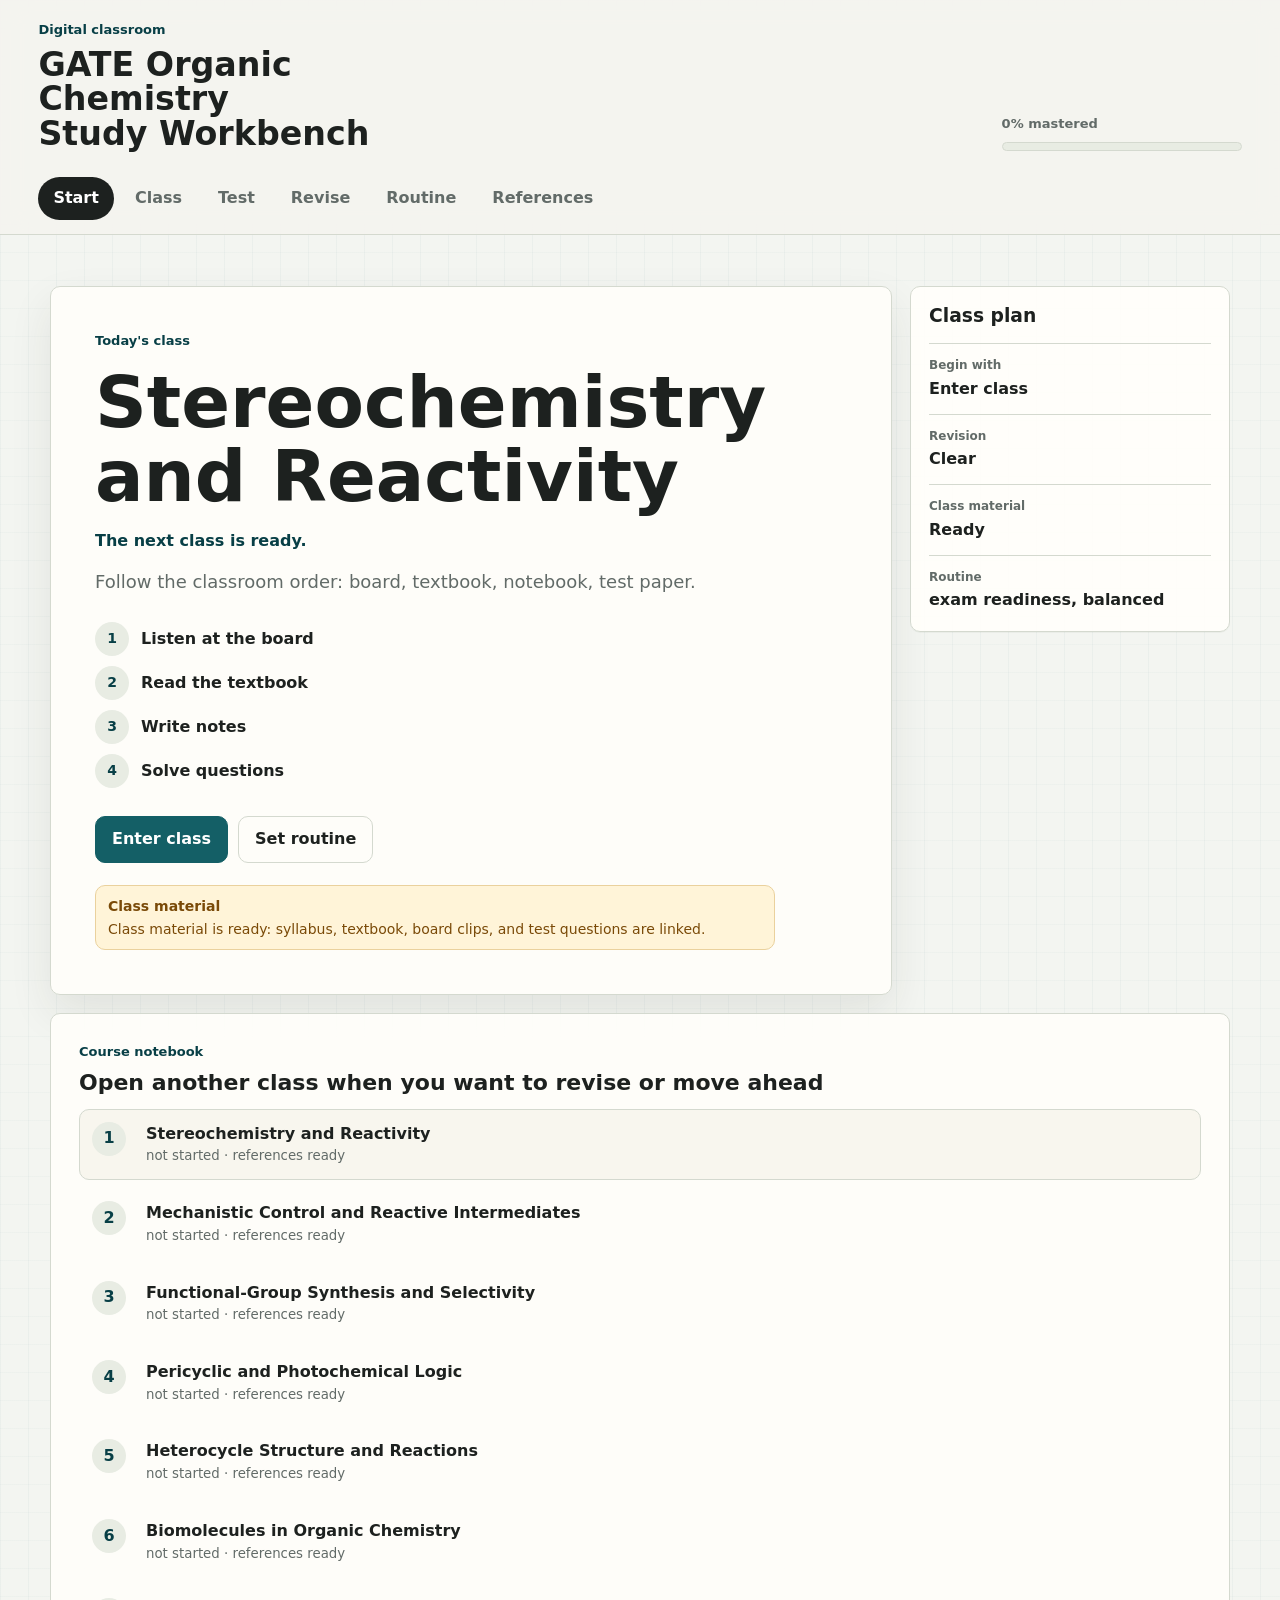
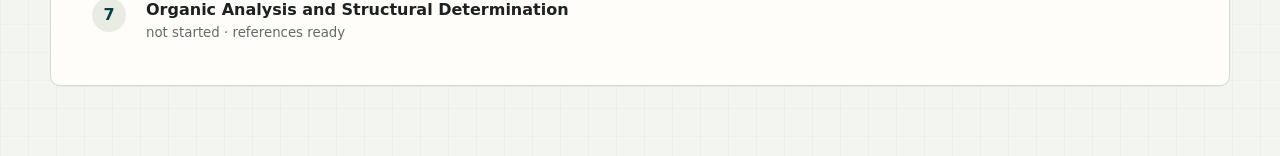
==== courses/gate_organic_chemistry/site/index.html @ 8189024d "Prepare Learning Tutor VideoDB demo submission" ====
<!doctype html>
<html lang="en">
  <head>
    <meta charset="utf-8">
    <meta name="viewport" content="width=device-width, initial-scale=1">
    <meta name="description" content="A digital classroom for guided GATE Organic Chemistry study.">
    <title>GATE Organic Chemistry Study Workbench</title>
    <link rel="stylesheet" href="styles.css">
  </head>
  <body>
    <a class="skip-link" href="#main">Skip to study area</a>
    <div class="app-shell">
      <header class="topbar">
        <div class="brand-block">
          <p class="kicker">Digital classroom</p>
          <h1>GATE Organic Chemistry Study Workbench</h1>
        </div>
        <div class="topbar-progress" aria-label="Course mastery progress">
          <span id="courseProgressText">0% mastered</span>
          <div class="progress-track"><div id="courseProgressBar" class="progress-fill"></div></div>
        </div>
        <nav class="top-nav" aria-label="Study navigation">
          <button type="button" data-view="dashboard" class="active">Start</button>
          <button type="button" data-view="lesson">Class</button>
          <button type="button" data-view="practice">Test</button>
          <button type="button" data-view="review">Revise</button>
          <button type="button" data-view="profile">Routine</button>
          <button type="button" data-view="sources">References</button>
        </nav>
      </header>

      <main id="main" class="workspace">
        <section id="dashboardView" class="app-view"></section>
        <section id="lessonView" class="app-view"></section>
        <section id="practiceView" class="app-view"></section>
        <section id="reviewView" class="app-view"></section>
        <section id="profileView" class="app-view"></section>
        <section id="sourcesView" class="app-view"></section>
      </main>
    </div>

    <script>
      window.COURSE_DATA = {"course": {"title": "GATE Organic Chemistry Study Workbench", "learner_level": "GATE Chemistry candidate", "active_scope": "Official GATE CY Organic Chemistry section only"}, "status": "ready", "lessons": [{"id": "stereochemistry", "order": 1, "title": "Stereochemistry and Reactivity", "module": "Stereochemistry", "syllabus_anchor": "Chirality and symmetry, absolute and relative configuration, topicity, stereoselective and stereospecific synthesis, conformational analysis, geometrical and optical isomerism, atropisomerism, and neighbouring group participation.", "concept_thread": {"id": "chirality_enantiomers", "label": "Chirality, mirror images, and enantiomers", "source_coverage": {"textbook": 2, "video": 2, "questions": 2}, "missing_source_types": [], "alignment_state": "source_backed", "alignment_score": 41.0, "evidence_ids": {"syllabus": ["stereochemistry:syllabus"], "textbook": ["openstax_orgchem_stereo_5_1", "openstax_orgchem_stereo_5_5"], "video": ["gate_organic_graph_stereochemistry_specific_rotation:139.91-203.86", "gate_organic_graph_stereochemistry_specific_rotation:277.68-348.28"], "questions": ["official_gate_cy_2025_0039", "official_gate_cy_2024_0021"]}}, "source_grounded_summary": "Study this lesson as the stereochemical control layer of the official Organic Chemistry syllabus. Use the textbook and video evidence before adding any mechanism-level explanation.", "textbook_evidence": [{"source_id": "openstax_organic_chemistry", "citation_label": "OpenStax Organic Chemistry, John McMurry, 10th edition, 5.1 Enantiomers and the Tetrahedral Carbon", "source_url": "https://openstax.org/books/organic-chemistry/pages/5-1-enantiomers-and-the-tetrahedral-carbon", "license": "CC BY-NC-SA 4.0", "section_title": "5.1 Enantiomers and the Tetrahedral Carbon", "page": null, "chunk_id": "openstax_orgchem_stereo_5_1", "text_preview": "A molecule that is not identical to its mirror image is chiral. OpenStax introduces enantiomers through tetrahedral carbon centers, mirror-image relationships, and the structural test for handedness.", "full_text": "What causes molecular handedness? Look at generalized molecules of the type CH 3 X, CH 2 XY, and CHXYZ shown in Figure 5.2 . On the left are three molecules, and on the right are their images reflected in a mirror. The CH 3 X and CH 2 XY molecules are identical to their mirror images and thus are not handed. If you make a molecular model of each molecule and its mirror image, you find that you can superimpose one on the other so that all atoms coincide. The CHXYZ molecule, by contrast, is not identical to its mirror image. You can’t superimpose a model of this molecule on a model of its mirror image for the same reason that you can’t superimpose a left hand on a right hand: they simply aren’t the same.\n\nFigure 5.2 Tetrahedral carbon atoms and their mirror images. Molecules of the type CH 3 X and CH 2 XY are identical to their mirror images, but a molecule of the type CHXYZ is not. A CHXYZ molecule is related to its mirror image in the same way a right hand is related to a left hand.\n\nA molecule that is not identical to its mirror image is a kind of stereoisomer ( Section 4.2 ) called an enantiomer (e- nan -tee-oh-mer, from the Greek enantio, meaning “opposite”). Enantiomers are related to each other as a right hand is related to a left hand and result whenever a tetrahedral carbon is bonded to four different substituents (one need not be H). For example, lactic acid (2-hydroxypropanoic acid) exists as a pair of enantiomers because there are four different groups (-H, -OH, -CH 3 , -CO 2 H) bonded to the central carbon atom. The enantiomers are called (+)-lactic acid and (-)-lactic acid. Both are found in sour milk, but only the (+) enantiomer occurs in muscle tissue.\n\nNo matter how hard you try, you can’t superimpose a molecule of (+)-lactic acid on a molecule of (-)-lactic acid. If any two groups match up, say -H and -CO 2 H, the remaining two groups don’t match ( Figure 5.3 ).\n\nFigure 5.3 Attempts at superimposing the mirror-image forms of lactic acid. (a) When the -H and -OH substituents match up, the -CO 2 H and -CH 3 substituents don’t; (b) when -CO 2 H and -CH 3 match up, -H and -OH don’t. Regardless of how the molecules are oriented, they aren’t identical.", "content_blocks": [{"type": "paragraph", "text": "What causes molecular handedness? Look at generalized molecules of the type CH 3 X, CH 2 XY, and CHXYZ shown in Figure 5.2 . On the left are three molecules, and on the right are their images reflected in a mirror. The CH 3 X and CH 2 XY molecules are identical to their mirror images and thus are not handed. If you make a molecular model of each molecule and its mirror image, you find that you can superimpose one on the other so that all atoms coincide. The CHXYZ molecule, by contrast, is not identical to its mirror image. You can’t superimpose a model of this molecule on a model of its mirror image for the same reason that you can’t superimpose a left hand on a right hand: they simply aren’t the same."}, {"type": "figure", "caption": "Figure 5.2 Tetrahedral carbon atoms and their mirror images. Molecules of the type CH 3 X and CH 2 XY are identical to their mirror images, but a molecule of the type CHXYZ is not. A CHXYZ molecule is related to its mirror image in the same way a right hand is related to a left hand.", "image_url": "https://openstax.org/apps/image-cdn/v1/f=webp/apps/archive/20260604.144757/resources/ea0210f47007c9dca0b66089bace537efb8982d5", "alt": "The figure shows condensed formulas, structures, and ball-and-stick models of C H 3 X, C H 2 X Y, and C H X Y Z along with their mirror images."}, {"type": "paragraph", "text": "A molecule that is not identical to its mirror image is a kind of stereoisomer ( Section 4.2 ) called an enantiomer (e- nan -tee-oh-mer, from the Greek enantio, meaning “opposite”). Enantiomers are related to each other as a right hand is related to a left hand and result whenever a tetrahedral carbon is bonded to four different substituents (one need not be H). For example, lactic acid (2-hydroxypropanoic acid) exists as a pair of enantiomers because there are four different groups (-H, -OH, -CH 3 , -CO 2 H) bonded to the central carbon atom. The enantiomers are called (+)-lactic acid and (-)-lactic acid. Both are found in sour milk, but only the (+) enantiomer occurs in muscle tissue."}, {"type": "figure", "caption": "", "image_url": "https://openstax.org/apps/image-cdn/v1/f=webp/apps/archive/20260604.144757/resources/691eef8f331622edfe544d197c1810c1d3fc5714", "alt": "Structure of lactic acid with a molecule of the general formula C H X Y Z. Ball-and-stick model and structure of (plus)-lactic acid with its mirror image, displaying (minus)-lactic acid."}, {"type": "paragraph", "text": "No matter how hard you try, you can’t superimpose a molecule of (+)-lactic acid on a molecule of (-)-lactic acid. If any two groups match up, say -H and -CO 2 H, the remaining two groups don’t match ( Figure 5.3 )."}, {"type": "figure", "caption": "Figure 5.3 Attempts at superimposing the mirror-image forms of lactic acid. (a) When the -H and -OH substituents match up, the -CO 2 H and -CH 3 substituents don’t; (b) when -CO 2 H and -CH 3 match up, -H and -OH don’t. Regardless of how the molecules are oriented, they aren’t identical.", "image_url": "https://openstax.org/apps/image-cdn/v1/f=webp/apps/archive/20260604.144757/resources/31713a43f02c4a3216433092dfb8e830aea04a9a", "alt": "Two pairs of lactic acid molecules. Pair a shows the positions of substituents mismatching except hydrogen and hydroxyl groups. Pair b shows substituents mismatching except methyl and carboxylic acid groups."}], "keywords": ["chiral", "enantiomers", "tetrahedral", "mirror", "stereochemistry", "configuration"], "lesson_ids": ["stereochemistry"], "matched_terms": ["curated_lesson_mapping"]}, {"source_id": "openstax_organic_chemistry", "citation_label": "OpenStax Organic Chemistry, John McMurry, 10th edition, 5.5 Sequence Rules for Specifying Configuration", "source_url": "https://openstax.org/books/organic-chemistry/pages/5-5-sequence-rules-for-specifying-configuration", "license": "CC BY-NC-SA 4.0", "section_title": "5.5 Sequence Rules for Specifying Configuration", "page": null, "chunk_id": "openstax_orgchem_stereo_5_5", "text_preview": "The R/S system assigns absolute configuration by ranking substituents around a stereocenter. The section gives the priority-rule logic needed before comparing stereochemical outcomes.", "full_text": "Structural drawings provide a visual representation of stereochemistry, but a written method for indicating the three-dimensional arrangement, or configuration , of substituents at a chirality center is also needed. The method used a set of sequence rules to rank the four groups attached to the chirality center and then looks at the handedness with which those groups are attached. Called the Cahn-Ingold-Prelog rules after the chemists who proposed them, the sequence rules are as follows:\n\nRULE 1 Look at the four atoms directly attached to the chirality center, and rank them according to atomic number. The atom with the highest atomic number has the highest ranking (first), and the atom with the lowest atomic number (usually hydrogen) has the lowest ranking (fourth). When different isotopes of the same element are compared, such as deuterium ( 2 H) and protium ( 1 H), the heavier isotope ranks higher than the lighter isotope. Thus, atoms commonly found in organic compounds have the following order.\n\nRULE 2 If a decision can’t be reached by ranking the first atoms in the substituent, look at the second, third, or fourth atoms away from the chirality center until the first difference is found. A -CH 2 CH 3 substituent and a -CH 3 substituent are equivalent by rule 1 because both have carbon as the first atom. By rule 2, however, ethyl ranks higher than methyl because ethyl has a carbon as its highest second atom, while methyl has only hydrogen as its second atom. Look at the following pairs of examples to see how the rule works:\n\nRULE 3 Multiple-bonded atoms are equivalent to the same number of single-bonded atoms. For example, an aldehyde substituent ( -CH═O -CH═O ), which has a carbon atom doubly bonded to one oxygen, is equivalent to a substituent having a carbon atom singly bonded to two oxygens:\n\nAs further examples, the following pairs are equivalent:\n\nHaving ranked the four groups attached to a chiral carbon, we describe the stereochemical configuration around the carbon by orienting the molecule so that the group with the lowest ranking (4) points directly away from us. We then look at the three remaining substituents, which now appear to radiate toward us like the spokes on a steering wheel ( Figure 5.8 ). If a curved arrow drawn from the highest to second-highest to third-highest ranked substituent (1 → 2 → 3) is clockwise, we say that the chirality center has the R configuration (Latin rectus, meaning “right”). If an arrow from 1 → 2 → 3 is counterclockwise, the chirality center has the S configuration (Latin sinister , meaning “left”). To remember these assignments, think of a car’s steering wheel when making a R ight (clockwise) turn.\n\nFigure 5.8 Assigning R and S configurations to chirality centers. When the molecule is oriented so that the lowest-ranked group ( 4 ) is toward the rear, the remaining three groups radiate toward the viewer like the spokes of a steering wheel. If the direction of travel 1 → 2 → 3 is clockwise (right turn), the center has the R configuration. If the direction of travel 1 → 2 → 3 is counterclockwise (left turn), the center is S .\n\nLook at (-)-lactic acid in Figure 5.9 for an example of how to assign configuration. Sequence rule 1 says that -OH is ranked 1 and -H is ranked 4, but it doesn’t allow us to distinguish between -CH 3 and -CO 2 H because both groups have carbon as their first atom. Sequence rule 2, however, says that -CO 2 H ranks higher than -CH 3 because O (the highest second atom in -CO 2 H) outranks H (the highest second atom in -CH 3 ). Now, turn the molecule so that the fourth-ranked group (-H) is oriented toward the rear, away from the observer. Since a curved arrow from 1 (-OH) to 2 (-CO 2 H) to 3 (-CH 3 ) is clockwise (right turn of the steering wheel), (-)-lactic acid has the R configuration. Applying the same procedure to (+)-lactic acid leads to the opposite assignment.\n\nFigure 5.9 Assigning configuration to (a) ( R )-(-)-lactic acid and (b) ( S )-(+)-lactic acid.\n\nFurther examples are provided by naturally occurring (-)-glyceraldehyde and (+)-alanine, which both have the S configuration as shown in Figure 5.10 . Note that the sign of optical rotation, (+) or (-), is not related to the R,S designation. ( S )-Glyceraldehyde happens to be levorotatory (-), and ( S )-alanine happens to be dextrorotatory (+). There is no simple correlation between R,S configuration and direction or magnitude of optical rotation.\n\nFigure 5.10 Assigning configuration to (a) (-)-glyceraldehyde. (b) (+)-alanine. Both happen to have the S configuration, although one is levorotatory and the other is dextrorotatory.\n\nOne additional point needs to be mentioned-the matter of absolute configuration . How do we know that the assignments of R and S configuration are correct in an absolute sense , rather than a relative, sense? Since there is no correlation between the R,S configuration and the direction or magnitude of optical rotation, how do we know that the R configuration belongs to the levorotatory enantiomer of lactic acid? This difficult question was finally solved in 1951, when an X-ray diffraction method was found for determining the absolute spatial arrangement of atoms in a molecule. Based on those results, we can say with certainty that the R , S conventions are correct.\n\nWorked Example 5.3 Assigning Configuration to Chirality Centers Orient each of the following drawings so that the lowest-ranked group is toward the rear, and then assign R or S configuration to each: Strategy It takes practice to be able to visualize and orient a chirality center in three dimensions. You might start by indicating where the observer must be located-180° opposite the lowest-ranked group. Then imagine yourself in the position of the observer, and redraw what you would see. Solution In (a) , you would be located in front of the page toward the top right of the molecule, and you would see group 2 to your left, group 3 to your right, and group 1 below you. This corresponds to an R configuration. In (b) , you would be located behind the page toward the top left of the molecule from your point of view, and you would see group 3 to your left, group 1 to your right, and group 2 below you. This also corresponds to an R configuration.\n\nWorked Example 5.4 Drawing the Three-Dimensional Structure of a Specific Enantiomer Draw a tetrahedral representation of ( R )-2-chlorobutane. Strategy Begin by ranking the four substituents bonded to the chirality center: (1) -Cl, (2) -CH 2 CH 3 , (3) -CH 3 , (4) -H. To draw a tetrahedral representation of the molecule, orient the lowest-ranked group (-H) away from you and imagine that the other three groups are coming out of the page toward you. Then, place the remaining three substituents such that the direction of travel 1 → 2 → 3 is clockwise (right turn), and tilt the molecule toward you to bring the rear hydrogen into view. Using molecular models is a real help in working problems of this sort. Solution\n\nProblem 5-7 Which member in each of the following sets ranks higher? (a) -H or -Br (b) -Cl or -Br (c) -CH 3 or -CH 2 CH 3 (d) -NH 2 or -OH (e) -CH 2 OH or -CH 3 (f) -CH 2 OH or -CH = O Problem 5-8 Rank each of the following sets of substituents: (a) -H, -OH, -CH 2 CH 3 , -CH 2 CH 2 OH (b) -CO 2 H, -CO 2 CH 3 , -CH 2 OH, -OH (c) -CN, -CH 2 NH 2 , -CH 2 NHCH 3 , -NH 2 (d) -SH, -CH 2 SCH 3 , -CH 3 , -SSCH 3 Problem 5-9 Orient each of the following drawings so that the lowest-ranked group is toward the rear, and then assign R or S configuration: (a) (b) (c) Problem 5-10 Assign R or S configuration to the chirality center in each of the following molecules: (a) (b) (c) Problem 5-11 Draw a tetrahedral representation of ( S )-2-pentanol (2-hydroxypentane). Problem 5-12 Assign R or S configuration to the chirality center in the following molecular model of the amino acid methionine (blue = N, yellow = S):", "content_blocks": [{"type": "paragraph", "text": "Structural drawings provide a visual representation of stereochemistry, but a written method for indicating the three-dimensional arrangement, or configuration , of substituents at a chirality center is also needed. The method used a set of sequence rules to rank the four groups attached to the chirality center and then looks at the handedness with which those groups are attached. Called the Cahn-Ingold-Prelog rules after the chemists who proposed them, the sequence rules are as follows:"}, {"type": "paragraph", "text": "RULE 1 Look at the four atoms directly attached to the chirality center, and rank them according to atomic number. The atom with the highest atomic number has the highest ranking (first), and the atom with the lowest atomic number (usually hydrogen) has the lowest ranking (fourth). When different isotopes of the same element are compared, such as deuterium ( 2 H) and protium ( 1 H), the heavier isotope ranks higher than the lighter isotope. Thus, atoms commonly found in organic compounds have the following order."}, {"type": "figure", "caption": "", "image_url": "https://openstax.org/apps/image-cdn/v1/f=webp/apps/archive/20260604.144757/resources/d4494b9d9e93d9a06f0db4aca584418416851f59", "alt": "The atoms are arranged in descending order of their ranking and atomic number as follows: B r, C l, S, P, O, N, C, 2 H, and 1 H."}, {"type": "paragraph", "text": "RULE 2 If a decision can’t be reached by ranking the first atoms in the substituent, look at the second, third, or fourth atoms away from the chirality center until the first difference is found. A -CH 2 CH 3 substituent and a -CH 3 substituent are equivalent by rule 1 because both have carbon as the first atom. By rule 2, however, ethyl ranks higher than methyl because ethyl has a carbon as its highest second atom, while methyl has only hydrogen as its second atom. Look at the following pairs of examples to see how the rule works:"}, {"type": "figure", "caption": "", "image_url": "https://openstax.org/apps/image-cdn/v1/f=webp/apps/archive/20260604.144757/resources/51cf31dd72ca5bab6103fe7f69308164c00c2e8e", "alt": "Four pairs of structures are ranked. Within each pair, one structure is labeled as lower while the other as higher."}, {"type": "paragraph", "text": "RULE 3 Multiple-bonded atoms are equivalent to the same number of single-bonded atoms. For example, an aldehyde substituent ( -CH═O -CH═O ), which has a carbon atom doubly bonded to one oxygen, is equivalent to a substituent having a carbon atom singly bonded to two oxygens:"}, {"type": "figure", "caption": "", "image_url": "https://openstax.org/apps/image-cdn/v1/f=webp/apps/archive/20260604.144757/resources/f4103fdb17b6bd0efe5a9551cb1377828c50ddc3", "alt": "Two equivalent structures. The first structure has a carbonyl group. The second structure has a carbon bonded to hydrogen and two oxygens. One of the oxygens is bonded to carbon."}, {"type": "paragraph", "text": "As further examples, the following pairs are equivalent:"}, {"type": "figure", "caption": "", "image_url": "https://openstax.org/apps/image-cdn/v1/f=webp/apps/archive/20260604.144757/resources/504d497384085135e5d9ba1f4d7055b5ea8b410a", "alt": "Two pairs of equivalent structures. First pair shows alkene and a 4-carbon chain. Second pair shows alkyne and a 2-carbon chain, in which each carbon is bonded to two carbons"}, {"type": "paragraph", "text": "Having ranked the four groups attached to a chiral carbon, we describe the stereochemical configuration around the carbon by orienting the molecule so that the group with the lowest ranking (4) points directly away from us. We then look at the three remaining substituents, which now appear to radiate toward us like the spokes on a steering wheel ( Figure 5.8 ). If a curved arrow drawn from the highest to second-highest to third-highest ranked substituent (1 → 2 → 3) is clockwise, we say that the chirality center has the R configuration (Latin rectus, meaning “right”). If an arrow from 1 → 2 → 3 is counterclockwise, the chirality center has the S configuration (Latin sinister , meaning “left”). To remember these assignments, think of a car’s steering wheel when making a R ight (clockwise) turn."}, {"type": "figure", "caption": "Figure 5.8 Assigning R and S configurations to chirality centers. When the molecule is oriented so that the lowest-ranked group ( 4 ) is toward the rear, the remaining three groups radiate toward the viewer like the spokes of a steering wheel. If the direction of travel 1 → 2 → 3 is clockwise (right turn), the center has the R configuration. If the direction of travel 1 → 2 → 3 is counterclockwise (left turn), the center is S .", "image_url": "https://openstax.org/apps/image-cdn/v1/f=webp/apps/archive/20260604.144757/resources/0fb436033dd896bd19bc760c52806b4fd5b8063f", "alt": "Substituents in the compound form R configuration, depicted as a right turn of the steering wheel. Its mirror image forms S configuration, depicted as left turn of the steering wheel."}, {"type": "paragraph", "text": "Look at (-)-lactic acid in Figure 5.9 for an example of how to assign configuration. Sequence rule 1 says that -OH is ranked 1 and -H is ranked 4, but it doesn’t allow us to distinguish between -CH 3 and -CO 2 H because both groups have carbon as their first atom. Sequence rule 2, however, says that -CO 2 H ranks higher than -CH 3 because O (the highest second atom in -CO 2 H) outranks H (the highest second atom in -CH 3 ). Now, turn the molecule so that the fourth-ranked group (-H) is oriented toward the rear, away from the observer. Since a curved arrow from 1 (-OH) to 2 (-CO 2 H) to 3 (-CH 3 ) is clockwise (right turn of the steering wheel), (-)-lactic acid has the R configuration. Applying the same procedure to (+)-lactic acid leads to the opposite assignment."}, {"type": "figure", "caption": "Figure 5.9 Assigning configuration to (a) ( R )-(-)-lactic acid and (b) ( S )-(+)-lactic acid.", "image_url": "https://openstax.org/apps/image-cdn/v1/f=webp/apps/archive/20260604.144757/resources/9d735eb45ff80921e4e4dbd2658124fc9581c053", "alt": "Structure and ball-and-stick model of (minus)-lactic acid with R configuration. Its mirror image shows ball-and-stick model of (plus)-lactic acid with S configuration. The figure also shows structure of (plus)-lactic acid."}, {"type": "paragraph", "text": "Further examples are provided by naturally occurring (-)-glyceraldehyde and (+)-alanine, which both have the S configuration as shown in Figure 5.10 . Note that the sign of optical rotation, (+) or (-), is not related to the R,S designation. ( S )-Glyceraldehyde happens to be levorotatory (-), and ( S )-alanine happens to be dextrorotatory (+). There is no simple correlation between R,S configuration and direction or magnitude of optical rotation."}, {"type": "figure", "caption": "Figure 5.10 Assigning configuration to (a) (-)-glyceraldehyde. (b) (+)-alanine. Both happen to have the S configuration, although one is levorotatory and the other is dextrorotatory.", "image_url": "https://openstax.org/apps/image-cdn/v1/f=webp/apps/archive/20260604.144757/resources/2e34e20602f17714860b222edd832cbeb4d4a0c0", "alt": "The structures and ball-and-stick models of (S)-Glyceraldehyde [(S)-(minus)-2,3-dihydroxypropanal] and (S)-alanine [(S)-(plus)-2-aminopropanoic acid with their [alpha] D values equals minus 8.7 and plus 8.5, respectively."}, {"type": "paragraph", "text": "One additional point needs to be mentioned-the matter of absolute configuration . How do we know that the assignments of R and S configuration are correct in an absolute sense , rather than a relative, sense? Since there is no correlation between the R,S configuration and the direction or magnitude of optical rotation, how do we know that the R configuration belongs to the levorotatory enantiomer of lactic acid? This difficult question was finally solved in 1951, when an X-ray diffraction method was found for determining the absolute spatial arrangement of atoms in a molecule. Based on those results, we can say with certainty that the R , S conventions are correct."}, {"type": "paragraph", "text": "Worked Example 5.3 Assigning Configuration to Chirality Centers Orient each of the following drawings so that the lowest-ranked group is toward the rear, and then assign R or S configuration to each: Strategy It takes practice to be able to visualize and orient a chirality center in three dimensions. You might start by indicating where the observer must be located-180° opposite the lowest-ranked group. Then imagine yourself in the position of the observer, and redraw what you would see. Solution In (a) , you would be located in front of the page toward the top right of the molecule, and you would see group 2 to your left, group 3 to your right, and group 1 below you. This corresponds to an R configuration. In (b) , you would be located behind the page toward the top left of the molecule from your point of view, and you would see group 3 to your left, group 1 to your right, and group 2 below you. This also corresponds to an R configuration."}, {"type": "paragraph", "text": "Worked Example 5.4 Drawing the Three-Dimensional Structure of a Specific Enantiomer Draw a tetrahedral representation of ( R )-2-chlorobutane. Strategy Begin by ranking the four substituents bonded to the chirality center: (1) -Cl, (2) -CH 2 CH 3 , (3) -CH 3 , (4) -H. To draw a tetrahedral representation of the molecule, orient the lowest-ranked group (-H) away from you and imagine that the other three groups are coming out of the page toward you. Then, place the remaining three substituents such that the direction of travel 1 → 2 → 3 is clockwise (right turn), and tilt the molecule toward you to bring the rear hydrogen into view. Using molecular models is a real help in working problems of this sort. Solution"}, {"type": "paragraph", "text": "Problem 5-7 Which member in each of the following sets ranks higher? (a) -H or -Br (b) -Cl or -Br (c) -CH 3 or -CH 2 CH 3 (d) -NH 2 or -OH (e) -CH 2 OH or -CH 3 (f) -CH 2 OH or -CH = O Problem 5-8 Rank each of the following sets of substituents: (a) -H, -OH, -CH 2 CH 3 , -CH 2 CH 2 OH (b) -CO 2 H, -CO 2 CH 3 , -CH 2 OH, -OH (c) -CN, -CH 2 NH 2 , -CH 2 NHCH 3 , -NH 2 (d) -SH, -CH 2 SCH 3 , -CH 3 , -SSCH 3 Problem 5-9 Orient each of the following drawings so that the lowest-ranked group is toward the rear, and then assign R or S configuration: (a) (b) (c) Problem 5-10 Assign R or S configuration to the chirality center in each of the following molecules: (a) (b) (c) Problem 5-11 Draw a tetrahedral representation of ( S )-2-pentanol (2-hydroxypentane). Problem 5-12 Assign R or S configuration to the chirality center in the following molecular model of the amino acid methionine (blue = N, yellow = S):"}], "keywords": ["sequence", "rules", "configuration", "absolute", "stereocenter", "priority"], "lesson_ids": ["stereochemistry"], "matched_terms": ["curated_lesson_mapping"]}], "video_evidence": [{"source_id": "gate_organic_graph_stereochemistry_specific_rotation", "title": "Optical Activity - Specific Rotation & Enantiomeric Excess - Stereochemistry", "citation_label": "The Organic Chemistry Tutor optical activity and specific rotation lecture via VideoDB", "source_url": "https://www.youtube.com/watch?v=duGxp_XZzvw", "video_id": "m-z-019f9f53-86c6-79f3-8304-d9dabec3e2b5", "collection_id": "c-fae8a4fb-d45d-4489-9993-16b861216501", "timestamp_start": 139.91, "timestamp_end": 203.86, "timestamp_label": "02:19-03:23", "transcript_preview": "So the molecule on the left is called S lactic acid, whereas the molecule on the right, this is called R lactic acid. These two enantiomers, which are mirrored images of each other, they have different optical properties, but they have the same physical properties. So enantiomers have same physical properties, like boiling point, melting point density, solubility is the same. For these two isomers. However, their optical properties are different. The way they rotate plane polarized light is not the same. It turns out that the S isomer rotates light towards the right and the ART isomer rotates plane polarized light towards the left.", "evidence_mode": "videodb_spoken_word_search"}], "question_evidence": [{"question_id": "official_gate_cy_2025_0039", "citation_label": "Official GATE 2025 Chemistry question paper", "year": 2025, "source_url": "https://gate2026.iitg.ac.in/doc/download/2025/CY2025.pdf", "source_path": "resources/question_banks/official_gate/gate_cy_2025_question_paper.pdf", "page": 24, "prompt_preview": "Q.33 The specific rotation of enantiomerically pure ( S)-2-butanol is +14 . The specific rotation of enantiomeric mixture of 2 -butanol obtained from an asymmetric reduction of 2-butanone is found to be +7. The percentage of (R)-2-butanol present in the reaction mixture is _____ (in integer).", "keywords": ["specific", "rotation", "enantiomerically", "butanol", "enantiomeric", "mixture", "obtained", "asymmetric", "reduction", "butanone", "found", "percentage", "present", "reaction", "integer"], "matched_terms": ["specific rotation", "asymmetric"]}, {"question_id": "official_gate_cy_2024_0021", "citation_label": "Official GATE 2024 Chemistry question paper", "year": 2024, "source_url": "https://gate2026.iitg.ac.in/doc/download/2024/CY24S1.pdf", "source_path": "resources/question_banks/official_gate/gate_cy_2024_question_paper.pdf", "page": 12, "prompt_preview": "Q.15 Among the following, the chiral compound is (A) P (B) Q (C) R (D) S", "keywords": ["among", "following", "chiral", "compound"], "matched_terms": ["chiral"]}], "review_prompts": ["Can you identify the stereochemical relation before choosing a reaction pathway?", "Can you separate configurational effects from conformational effects?"], "readiness": {"state": "ready", "completeness": {"syllabus": true, "textbook": true, "video": true, "questions": true}, "source_states": {"syllabus": {"state": "source_backed", "label": "Source-backed", "message": "This lesson has processed source evidence."}, "textbook": {"state": "source_backed", "label": "Source-backed", "message": "This lesson has processed source evidence."}, "video": {"state": "source_backed", "label": "Source-backed", "message": "This lesson has processed source evidence."}, "questions": {"state": "source_backed", "label": "Source-backed", "message": "This lesson has processed source evidence."}}, "source_integrity_state": "source_backed", "evidence_completeness_score": 1.0, "missing_messages": []}, "mastery_state": "not_started"}, {"id": "reaction_mechanisms", "order": 2, "title": "Mechanistic Control and Reactive Intermediates", "module": "Reaction Mechanisms", "syllabus_anchor": "Kinetic versus thermodynamic control, Hammond postulate, Curtin-Hammett principle, mechanism determination, linear free-energy relationships, substitution, addition, elimination, reactive intermediates, and rearrangements.", "concept_thread": {"id": "mechanisms_and_intermediates", "label": "Reaction mechanisms and intermediates", "source_coverage": {"textbook": 2, "video": 3, "questions": 2}, "missing_source_types": [], "alignment_state": "source_backed", "alignment_score": 42.5, "evidence_ids": {"syllabus": ["reaction_mechanisms:syllabus"], "textbook": ["openstax_orgchem_mechanisms_6_2", "openstax_orgchem_mechanisms_6_10"], "video": ["gate_organic_pilot_reaction_mechanism_ifas:270.06-360.94", "gate_organic_pilot_reaction_mechanism_ifas:2520.03-2610.13", "gate_organic_pilot_reaction_mechanism_ifas:7474.11-7560.08"], "questions": ["official_gate_cy_2025_0033", "official_gate_cy_2025_0062"]}}, "source_grounded_summary": "Study this lesson as the decision layer for why a pathway is favored. Keep claims tied to mechanism evidence, product evidence, kinetics, or intermediate stability.", "textbook_evidence": [{"source_id": "openstax_organic_chemistry", "citation_label": "OpenStax Organic Chemistry, John McMurry, 10th edition, 6.2 How Organic Reactions Occur: Mechanisms", "source_url": "https://openstax.org/books/organic-chemistry/pages/6-2-how-organic-reactions-occur-mechanisms", "license": "CC BY-NC-SA 4.0", "section_title": "6.2 How Organic Reactions Occur: Mechanisms", "page": null, "chunk_id": "openstax_orgchem_mechanisms_6_2", "text_preview": "A reaction mechanism describes the individual steps by which reactants are converted into products. OpenStax frames mechanisms as bond-breaking and bond-forming events tracked with electron movement.", "full_text": "Having looked at the kinds of reactions that take place, let’s now see how they occur. An overall description of how a reaction occurs is called a reaction mechanism . A mechanism describes in detail exactly what takes place at each stage of a chemical transformation-which bonds are broken and in what order, which bonds are formed and in what order, and what the relative rates are for each step. A complete mechanism must also account for all reactants used and all products formed.\n\nAll chemical reactions involve bond-breaking and bond-making. When two molecules come together, react, and yield products, specific bonds in the reactant molecules are broken and specific bonds in the product molecules are formed. Fundamentally, there are two ways in which a covalent two-electron bond can break. A bond can break in an electronically unsymmetrical way so that both bonding electrons remain with one product fragment, leaving the other with a vacant orbital, or a bond can break in an electronically symmetrical way so that one electron remains with each product fragment. The unsymmetrical cleavage is said to be heterolytic , and the symmetrical cleavage is said to be homolytic .\n\nWe’ll develop this point in more detail later, but note for now that the movement of two electrons in the unsymmetrical process is indicated using a full-headed curved arrow ( ), whereas the movement of one electron in the symmetrical process is indicated using a half-headed, or “fishhook,” arrow ( ).\n\nJust as there are two ways in which a bond can break, there are two ways in which a covalent two-electron bond can form. A bond can form in an electronically unsymmetrical way if both bonding electrons are donated to the new bond by one reactant, or in a symmetrical way if one electron is donated by each reactant.\n\nProcesses that involve unsymmetrical bond-breaking and bond-making are called polar reactions . Polar reactions involve species that have an even number of electrons and thus have only electron pairs in their orbitals. Polar processes are by far the more common reaction type in both organic and biological chemistry, and a large part of this book is devoted to their description.\n\nProcesses that involve symmetrical bond-breaking and bond-making are called radical reactions . A radical , often called a free radical , is a neutral chemical species that contains an odd number of electrons and thus has a single, unpaired electron in one of its orbitals.\n\nIn addition to polar and radical reactions, there is a third, less commonly encountered process called a pericyclic reaction . Rather than explain pericyclic reactions now, though, we’ll look at them more carefully in Chapter 30.", "content_blocks": [{"type": "paragraph", "text": "Having looked at the kinds of reactions that take place, let’s now see how they occur. An overall description of how a reaction occurs is called a reaction mechanism . A mechanism describes in detail exactly what takes place at each stage of a chemical transformation-which bonds are broken and in what order, which bonds are formed and in what order, and what the relative rates are for each step. A complete mechanism must also account for all reactants used and all products formed."}, {"type": "paragraph", "text": "All chemical reactions involve bond-breaking and bond-making. When two molecules come together, react, and yield products, specific bonds in the reactant molecules are broken and specific bonds in the product molecules are formed. Fundamentally, there are two ways in which a covalent two-electron bond can break. A bond can break in an electronically unsymmetrical way so that both bonding electrons remain with one product fragment, leaving the other with a vacant orbital, or a bond can break in an electronically symmetrical way so that one electron remains with each product fragment. The unsymmetrical cleavage is said to be heterolytic , and the symmetrical cleavage is said to be homolytic ."}, {"type": "paragraph", "text": "We’ll develop this point in more detail later, but note for now that the movement of two electrons in the unsymmetrical process is indicated using a full-headed curved arrow ( ), whereas the movement of one electron in the symmetrical process is indicated using a half-headed, or “fishhook,” arrow ( )."}, {"type": "figure", "caption": "", "image_url": "https://openstax.org/apps/image-cdn/v1/f=webp/apps/archive/20260604.144757/resources/b23a7575ae41777f18d7770474ea204f58189e4e", "alt": "Two reactions of A B with a shared pair of electrons show unsymmetrical bond-breaking (full arrow) and symmetrical bond-breaking (fish hook arrows), respectively."}, {"type": "paragraph", "text": "Just as there are two ways in which a bond can break, there are two ways in which a covalent two-electron bond can form. A bond can form in an electronically unsymmetrical way if both bonding electrons are donated to the new bond by one reactant, or in a symmetrical way if one electron is donated by each reactant."}, {"type": "figure", "caption": "", "image_url": "https://openstax.org/apps/image-cdn/v1/f=webp/apps/archive/20260604.144757/resources/043b2271f5b3754c94f984657871f9a8a968ffc4", "alt": "Two reactions for the formation of A B with a shared pair of electrons show unsymmetrical bond-making (full arrow) and symmetrical bond-making (fish hook arrows), respectively."}, {"type": "paragraph", "text": "Processes that involve unsymmetrical bond-breaking and bond-making are called polar reactions . Polar reactions involve species that have an even number of electrons and thus have only electron pairs in their orbitals. Polar processes are by far the more common reaction type in both organic and biological chemistry, and a large part of this book is devoted to their description."}, {"type": "paragraph", "text": "Processes that involve symmetrical bond-breaking and bond-making are called radical reactions . A radical , often called a free radical , is a neutral chemical species that contains an odd number of electrons and thus has a single, unpaired electron in one of its orbitals."}, {"type": "paragraph", "text": "In addition to polar and radical reactions, there is a third, less commonly encountered process called a pericyclic reaction . Rather than explain pericyclic reactions now, though, we’ll look at them more carefully in Chapter 30."}], "keywords": ["mechanism", "reactions", "electron", "bond", "reactants", "products"], "lesson_ids": ["reaction_mechanisms"], "matched_terms": ["curated_lesson_mapping"]}, {"source_id": "openstax_organic_chemistry", "citation_label": "OpenStax Organic Chemistry, John McMurry, 10th edition, 6.10 Describing a Reaction: Intermediates", "source_url": "https://openstax.org/books/organic-chemistry/pages/6-10-describing-a-reaction-intermediates", "license": "CC BY-NC-SA 4.0", "section_title": "6.10 Describing a Reaction: Intermediates", "page": null, "chunk_id": "openstax_orgchem_mechanisms_6_10", "text_preview": "Reaction-coordinate diagrams distinguish transition states from intermediates. This supports the lesson's focus on kinetic reasoning, intermediate stability, and evidence for a proposed pathway.", "full_text": "How can we describe the carbocation formed in the first step of the reaction of ethylene with HBr? The carbocation is clearly different from the reactants, yet it isn’t a transition state and it isn’t a final product.\n\nWe call the carbocation, which exists only transiently during the course of the multistep reaction, a reaction intermediate . As soon as the intermediate is formed in the first step by reaction of ethylene with H + , it reacts further with Br - in a second step to give the final product, bromoethane. This second step has its own activation energy (Δ G ‡ ), its own transition state, and its own energy change (Δ G °). We can picture the second transition state as an activated complex between the electrophilic carbocation intermediate and the nucleophilic bromide anion, in which Br - donates a pair of electrons to the positively charged carbon atom as the new C-Br bond just starts to form.\n\nA complete energy diagram for the overall reaction of ethylene with HBr is shown in Figure 6.8 . In essence, we draw a diagram for each of the individual steps and then join them so that the carbocation product of step 1 is the reactant for step 2. As indicated in Figure 6.8 , the reaction intermediate lies at an energy minimum between steps. Because the energy level of the intermediate is higher than the level of either the reactant that formed it or the product it yields, the intermediate can’t normally be isolated. It is, however, more stable than its two neighboring transition states.\n\nFigure 6.8 An energy diagram for the reaction of ethylene with HBr. Two separate steps are involved, each with its own activation energy (Δ G ‡ ) and free-energy change (Δ G °). The overall Δ G ‡ for the complete reaction is the energy difference between reactants and the highest transition state (which corresponds to Δ G 1 ‡ in this case), and the overall Δ G ° for the reaction is the energy difference between reactants and final products.\n\nEach step in a multistep process can always be considered separately. Each step has its own Δ G ‡ and its own Δ G °. The overall activation energy that controls the rate of the reaction, however, is the energy difference between initial reactants and the highest transition state, regardless of which step it occurs in. The overall Δ G ° of the reaction is the energy difference between reactants and final products.\n\nThe biological reactions that take place in living organisms have the same energy requirements as reactions that take place in the laboratory and can be described in similar ways. They are, however, constrained by the fact that they must have low enough activation energies to occur at moderate temperatures, and they must release energy in relatively small amounts to avoid overheating the organism. These constraints can be met through the use of large, structurally complex, enzyme catalysts that alter the mechanism of a reaction to a pathway that can proceed through a series of small steps rather than one or two large steps. Thus, an energy diagram for a biological reaction might look like that in Figure 6.9 .\n\nFigure 6.9 Energy diagrams for a typical, enzyme-catalyzed biological reaction and an uncatalyzed laboratory reaction . The biological reaction involves many steps, each of which has a relatively small activation energy and small energy change. The end result is the same, however.\n\nWorked Example 6.3 Drawing a Reaction Energy Diagram Sketch an energy diagram for a one-step reaction that is fast and highly exergonic. Strategy A fast reaction has a small Δ G ‡ , and a highly exergonic reaction has a large negative Δ G °. Solution\n\nWorked Example 6.4 Drawing a Reaction Energy Diagram Sketch an energy diagram for a two-step exergonic reaction whose second step has a higher-energy transition state than its first step. Show Δ G ‡ and Δ G ° for the overall reaction. Strategy A two-step reaction has two transition states and an intermediate between them. The Δ G ‡ for the overall reaction is the energy change between reactants and the highest-energy transition state-the second one in this case. An exergonic reaction has a negative overall Δ G °. Solution\n\nProblem 6-13 Sketch an energy diagram for a two-step reaction in which both steps are exergonic and in which the second step has a higher-energy transition state than the first. Label the parts of the diagram corresponding to reactant, product, intermediate, overall Δ G ‡ , and overall Δ G °.", "content_blocks": [{"type": "paragraph", "text": "How can we describe the carbocation formed in the first step of the reaction of ethylene with HBr? The carbocation is clearly different from the reactants, yet it isn’t a transition state and it isn’t a final product."}, {"type": "figure", "caption": "", "image_url": "https://openstax.org/apps/image-cdn/v1/f=webp/apps/archive/20260604.144757/resources/ed10b6e09d79fa30d221fedd077f131e1c3c77cb", "alt": "A reaction mechanism shows ethene attacking hydrogen bromide to form a carbocation (labeled intermediate), which is attacked by a bromide ion to form ethyl bromide."}, {"type": "paragraph", "text": "We call the carbocation, which exists only transiently during the course of the multistep reaction, a reaction intermediate . As soon as the intermediate is formed in the first step by reaction of ethylene with H + , it reacts further with Br - in a second step to give the final product, bromoethane. This second step has its own activation energy (Δ G ‡ ), its own transition state, and its own energy change (Δ G °). We can picture the second transition state as an activated complex between the electrophilic carbocation intermediate and the nucleophilic bromide anion, in which Br - donates a pair of electrons to the positively charged carbon atom as the new C-Br bond just starts to form."}, {"type": "paragraph", "text": "A complete energy diagram for the overall reaction of ethylene with HBr is shown in Figure 6.8 . In essence, we draw a diagram for each of the individual steps and then join them so that the carbocation product of step 1 is the reactant for step 2. As indicated in Figure 6.8 , the reaction intermediate lies at an energy minimum between steps. Because the energy level of the intermediate is higher than the level of either the reactant that formed it or the product it yields, the intermediate can’t normally be isolated. It is, however, more stable than its two neighboring transition states."}, {"type": "figure", "caption": "Figure 6.8 An energy diagram for the reaction of ethylene with HBr. Two separate steps are involved, each with its own activation energy (Δ G ‡ ) and free-energy change (Δ G °). The overall Δ G ‡ for the complete reaction is the energy difference between reactants and the highest transition state (which corresponds to Δ G 1 ‡ in this case), and the overall Δ G ° for the reaction is the energy difference between reactants and final products.", "image_url": "https://openstax.org/apps/image-cdn/v1/f=webp/apps/archive/20260604.144757/resources/6da88a01383de5fd0291b93a6db6790e38c7cc9d", "alt": "Energy diagram for ethyl bromide formation shows two transition state peaks (first is higher), with net negative delta G naught."}, {"type": "paragraph", "text": "Each step in a multistep process can always be considered separately. Each step has its own Δ G ‡ and its own Δ G °. The overall activation energy that controls the rate of the reaction, however, is the energy difference between initial reactants and the highest transition state, regardless of which step it occurs in. The overall Δ G ° of the reaction is the energy difference between reactants and final products."}, {"type": "paragraph", "text": "The biological reactions that take place in living organisms have the same energy requirements as reactions that take place in the laboratory and can be described in similar ways. They are, however, constrained by the fact that they must have low enough activation energies to occur at moderate temperatures, and they must release energy in relatively small amounts to avoid overheating the organism. These constraints can be met through the use of large, structurally complex, enzyme catalysts that alter the mechanism of a reaction to a pathway that can proceed through a series of small steps rather than one or two large steps. Thus, an energy diagram for a biological reaction might look like that in Figure 6.9 ."}, {"type": "figure", "caption": "Figure 6.9 Energy diagrams for a typical, enzyme-catalyzed biological reaction and an uncatalyzed laboratory reaction . The biological reaction involves many steps, each of which has a relatively small activation energy and small energy change. The end result is the same, however.", "image_url": "https://openstax.org/apps/image-cdn/v1/f=webp/apps/archive/20260604.144757/resources/dc3e7cd31d405f66de01a1ef1ff4bcf4425513b3", "alt": "Two energy diagrams for the same reaction; catalyzed shows multiple transition states each with low activation barrier, uncatalyzed shows single transition state with high activation barrier."}, {"type": "paragraph", "text": "Worked Example 6.3 Drawing a Reaction Energy Diagram Sketch an energy diagram for a one-step reaction that is fast and highly exergonic. Strategy A fast reaction has a small Δ G ‡ , and a highly exergonic reaction has a large negative Δ G °. Solution"}, {"type": "paragraph", "text": "Worked Example 6.4 Drawing a Reaction Energy Diagram Sketch an energy diagram for a two-step exergonic reaction whose second step has a higher-energy transition state than its first step. Show Δ G ‡ and Δ G ° for the overall reaction. Strategy A two-step reaction has two transition states and an intermediate between them. The Δ G ‡ for the overall reaction is the energy change between reactants and the highest-energy transition state-the second one in this case. An exergonic reaction has a negative overall Δ G °. Solution"}, {"type": "paragraph", "text": "Problem 6-13 Sketch an energy diagram for a two-step reaction in which both steps are exergonic and in which the second step has a higher-energy transition state than the first. Label the parts of the diagram corresponding to reactant, product, intermediate, overall Δ G ‡ , and overall Δ G °."}], "keywords": ["intermediates", "transition", "state", "kinetic", "energy", "reaction"], "lesson_ids": ["reaction_mechanisms"], "matched_terms": ["curated_lesson_mapping"]}], "video_evidence": [{"source_id": "gate_organic_pilot_reaction_mechanism_ifas", "title": "Reaction Mechanism | Organic Chemistry | CSIR NET Chemistry | IFAS", "citation_label": "IFAS reaction mechanism video via VideoDB", "source_url": "https://www.youtube.com/watch?v=hkh70pllOlo", "video_id": "m-z-019f9deb-0e6e-7533-b064-09fa80d54428", "collection_id": "c-fae8a4fb-d45d-4489-9993-16b861216501", "timestamp_start": 2520.03, "timestamp_end": 2610.13, "timestamp_label": "42:00-43:30", "transcript_preview": "बीच का इंटरमीडिएट है वो ऑप्टिकली एक्टिव है या इनएक्टिव सर देखिये आपने अभी न 1 ही फॉर्म बनाई है। आप इसका रेजुनेटिंग स्ट्रक्चर भी तो बना सकते हैं। बात तो सही है। तो अगर मैं रेजोनेंस हाइब्रिड स्ट्रक्चर को ड्रा करूँ तो ऑक्सीजन ऑक्सीजन ऐसा बीच में पॉजिटिव। देखिये सिर कितना फर्स्ट क्लास इसमें प्लेन ऑफ सिमिट्री प्रेजेंट है तो हम क्या कहेंगे हम ये कहेंगे सिर कि इसमें पी ओ एस प्रेजेंट है। अब की तो शार्ट ट्रिक लगा लीजिये। अगर आपका इन्टरमीडिएट ऑप्टिकली इन एक्टिव बनता है न तो डायरेक्ट बता दीजिये की आपका प्रोडक्ट भी क्या होगा ऑप्टिकली इन एक्टिव होगा। अच्छा अच्छा मतलब आंसर तो मिल गया लेकिन ऑप्टिकली इनएक्टिव कैसे बनेगा। क्योंकि जो प्रोडक्ट्स होंगे रेस्मिक मिक्चर होंगे। 1 बार अटैक यहाँ हो सकता है और 1 बार अटैक यहाँ हो सकता है। दोनों प्रोडक्ट्स को देखने की कोशिश करिएगा। देखो अगर ऊपर वाले सेंटर पर एसिटेट अटैक करेगा तो बेलोदी प्लेन और अबवधीप्लेन और अगर नीचे वाले सेंटर से ओपन करेगा तो यहाँ पर बेलोदी प्लेन और यहाँ पर अबवदीप्लेन जल्दी बताएगा। अगर ये 2 प्रोडक्ट्स हैं एक्स और वाई तो इनके बीच में क्या रिलेशनशिप है। अगर मैंने 2 प्रोडक्ट्स बनाये, 1 ऊपर वाले सेंटर से अटैक करके बनाया, 1 नीचे वाले सेंटर से अटैक करके बनाया तो इन दोनों में क्या रिलेशनशिप", "evidence_mode": "videodb_spoken_word_search"}], "question_evidence": [{"question_id": "official_gate_cy_2025_0033", "citation_label": "Official GATE 2025 Chemistry question paper", "year": 2025, "source_url": "https://gate2026.iitg.ac.in/doc/download/2025/CY2025.pdf", "source_path": "resources/question_banks/official_gate/gate_cy_2025_question_paper.pdf", "page": 22, "prompt_preview": "Q.27 Choose the correct option(s) with regard to mechanism of the following transformation. (A) It proceeds through divinyl cyclopropane rearrangement (B) It involves a diradical intermediate (C) It proceeds through di--methane rearrangement (D) It proceeds through [2+2+2] cycloaddition reaction", "keywords": ["choose", "correct", "options", "regard", "mechanism", "following", "transformation", "proceeds", "through", "divinyl", "cyclopropane", "rearrangement", "involves", "diradical", "intermediate", "methane", "cycloaddition", "reaction"], "matched_terms": ["mechanism", "transformation", "rearrangement", "intermediate"]}, {"question_id": "official_gate_cy_2025_0062", "citation_label": "Official GATE 2025 Chemistry question paper", "year": 2025, "source_url": "https://gate2026.iitg.ac.in/doc/download/2025/CY2025.pdf", "source_path": "resources/question_banks/official_gate/gate_cy_2025_question_paper.pdf", "page": 41, "prompt_preview": "Q.54 The process(es) and/or intermediate(s) through which the following transformation proceeds is/are (A) 1,2-methide shift (B) 1,3-methide shift (C) non-classical carbocation (D) tertiary carbocation", "keywords": ["processes", "andor", "intermediates", "through", "which", "following", "transformation", "proceeds", "isare", "methide", "shift", "classical", "carbocation", "tertiary"], "matched_terms": ["transformation", "intermediate"]}], "review_prompts": ["What evidence would distinguish a kinetic product from a thermodynamic product?", "Which intermediate or transition-state argument is actually being tested?"], "readiness": {"state": "ready", "completeness": {"syllabus": true, "textbook": true, "video": true, "questions": true}, "source_states": {"syllabus": {"state": "source_backed", "label": "Source-backed", "message": "This lesson has processed source evidence."}, "textbook": {"state": "source_backed", "label": "Source-backed", "message": "This lesson has processed source evidence."}, "video": {"state": "source_backed", "label": "Source-backed", "message": "This lesson has processed source evidence."}, "questions": {"state": "source_backed", "label": "Source-backed", "message": "This lesson has processed source evidence."}}, "source_integrity_state": "source_backed", "evidence_completeness_score": 1.0, "missing_messages": []}, "mastery_state": "not_started"}, {"id": "organic_synthesis", "order": 3, "title": "Functional-Group Synthesis and Selectivity", "module": "Organic Synthesis", "syllabus_anchor": "Reactions, mechanisms and selectivity of major functional groups; main-group reagents; coupling reactions; retrosynthesis; atom economy; umpolung; chemo-, regio- and stereoselectivity; protection/deprotection; asymmetric synthesis; enolate and carbonyl stereoselective additions.", "concept_thread": {"id": "synthesis_planning", "label": "Synthesis planning and reaction sequences", "source_coverage": {"textbook": 2, "video": 2, "questions": 5}, "missing_source_types": [], "alignment_state": "source_backed", "alignment_score": 42.0, "evidence_ids": {"syllabus": ["organic_synthesis:syllabus"], "textbook": ["openstax_orgchem_synthesis_9_matters", "openstax_orgchem_synthesis_19_11"], "video": ["gate_organic_pilot_organic_synthesis_retrosynthesis:180.12-270.14", "gate_organic_pilot_organic_synthesis_retrosynthesis:90.03-180.12"], "questions": ["official_gate_cy_2025_0031", "official_gate_cy_2025_0061", "official_gate_cy_2025_0049", "official_gate_cy_2025_0051", "official_gate_cy_2025_0052"]}}, "source_grounded_summary": "Study this lesson as a synthesis planning layer. The app should connect reactions to selectivity, disconnections, reagent choice, and evidence-backed practice.", "textbook_evidence": [{"source_id": "openstax_organic_chemistry", "citation_label": "OpenStax Organic Chemistry, John McMurry, 10th edition, Chemistry Matters: The Art of Organic Synthesis", "source_url": "https://openstax.org/books/organic-chemistry/pages/9-chemistry-matters-the-art-of-organic-synthesis", "license": "CC BY-NC-SA 4.0", "section_title": "Chemistry Matters: The Art of Organic Synthesis", "page": null, "chunk_id": "openstax_orgchem_synthesis_9_matters", "text_preview": "OpenStax presents synthesis as planned construction of complex molecules, where route design often forces chemists to revise reactions and discover new chemical principles.", "full_text": "Chemistry Matters - The Art of Organic Synthesis 9 • Chemistry Matters 9 • Chemistry Matters Figure 9.8 Vitamin B 12 has been synthesized from scratch in the laboratory, but the bacteria growing on sludge from municipal sewage plants do a much better job. (credit: “Aeration and sludge-wasting” by U.S. Department of Agriculture/Flickr, Public Domain) If you think some of the synthesis problems at the end of this chapter are difficult, try devising a synthesis of vitamin B 12 starting only from simple substances you can buy in a chemical catalog. This extraordinary achievement was reported in 1973 as the culmination of a collaborative effort headed by Robert B. Woodward of Harvard University and Albert Eschenmoser of the Swiss Federal Institute of Technology in Zürich. More than 100 graduate students and postdoctoral associates contributed to the work, which took more than a decade to complete. Why put such extraordinary effort into the laboratory synthesis of a molecule so easily obtained from natural sources? There are many reasons. On a basic human level, a chemist might be motivated primarily by the challenge, much as a climber might be challenged by the ascent of a difficult peak. Beyond the pure challenge, the completion of a difficult synthesis is also valuable in that it establishes new standards and raises the field to a new level. If vitamin B 12 can be made, then why can’t any molecule found in nature be made? Indeed, the decades that have passed since the work of Woodward and Eschenmoser have seen the laboratory synthesis of many enormously complex and valuable substances. Sometimes these substances-for instance, the anticancer compound paclitaxel, trade named Taxol-are not easily available in nature, so laboratory synthesis is the only method for obtaining larger quantities. But perhaps the most important reason for undertaking a complex synthesis is that, in so doing, new reactions and new chemistry are discovered. It invariably happens in a complex synthesis that a point is reached at which the planned route fails. At such a time, the only alternatives are either to quit or to devise a way around the difficulty. New reactions and new principles come from such situations, and it is in this way that the science of organic chemistry grows richer. In the synthesis of vitamin B 12 , for example, unexpected findings emerged that led to the understanding of an entire new class of reactions-the pericyclic reactions that are the subject of Chapter 30 in this book. From synthesizing vitamin B 12 to understanding pericyclic reactions-no one could have possibly predicted such a link at the beginning of the synthesis, but that is the way of science.", "content_blocks": [{"type": "paragraph", "text": "Chemistry Matters - The Art of Organic Synthesis 9 • Chemistry Matters 9 • Chemistry Matters Figure 9.8 Vitamin B 12 has been synthesized from scratch in the laboratory, but the bacteria growing on sludge from municipal sewage plants do a much better job. (credit: “Aeration and sludge-wasting” by U.S. Department of Agriculture/Flickr, Public Domain) If you think some of the synthesis problems at the end of this chapter are difficult, try devising a synthesis of vitamin B 12 starting only from simple substances you can buy in a chemical catalog. This extraordinary achievement was reported in 1973 as the culmination of a collaborative effort headed by Robert B. Woodward of Harvard University and Albert Eschenmoser of the Swiss Federal Institute of Technology in Zürich. More than 100 graduate students and postdoctoral associates contributed to the work, which took more than a decade to complete. Why put such extraordinary effort into the laboratory synthesis of a molecule so easily obtained from natural sources? There are many reasons. On a basic human level, a chemist might be motivated primarily by the challenge, much as a climber might be challenged by the ascent of a difficult peak. Beyond the pure challenge, the completion of a difficult synthesis is also valuable in that it establishes new standards and raises the field to a new level. If vitamin B 12 can be made, then why can’t any molecule found in nature be made? Indeed, the decades that have passed since the work of Woodward and Eschenmoser have seen the laboratory synthesis of many enormously complex and valuable substances. Sometimes these substances-for instance, the anticancer compound paclitaxel, trade named Taxol-are not easily available in nature, so laboratory synthesis is the only method for obtaining larger quantities. But perhaps the most important reason for undertaking a complex synthesis is that, in so doing, new reactions and new chemistry are discovered. It invariably happens in a complex synthesis that a point is reached at which the planned route fails. At such a time, the only alternatives are either to quit or to devise a way around the difficulty. New reactions and new principles come from such situations, and it is in this way that the science of organic chemistry grows richer. In the synthesis of vitamin B 12 , for example, unexpected findings emerged that led to the understanding of an entire new class of reactions-the pericyclic reactions that are the subject of Chapter 30 in this book. From synthesizing vitamin B 12 to understanding pericyclic reactions-no one could have possibly predicted such a link at the beginning of the synthesis, but that is the way of science."}], "keywords": ["synthesis", "route", "reactions", "complex", "molecules", "planning"], "lesson_ids": ["organic_synthesis"], "matched_terms": ["curated_lesson_mapping"]}, {"source_id": "openstax_organic_chemistry", "citation_label": "OpenStax Organic Chemistry, John McMurry, 10th edition, 19.11 Nucleophilic Addition of Phosphorus Ylides: The Wittig Reaction", "source_url": "https://openstax.org/books/organic-chemistry/pages/19-11-nucleophilic-addition-of-phosphorus-ylides-the-wittig-reaction", "license": "CC BY-NC-SA 4.0", "section_title": "19.11 Nucleophilic Addition of Phosphorus Ylides: The Wittig Reaction", "page": null, "chunk_id": "openstax_orgchem_synthesis_19_11", "text_preview": "The Wittig reaction is presented as a carbonyl-to-alkene transformation using a phosphorus ylide. It is useful evidence for functional-group synthesis and selectivity planning.", "full_text": "Aldehydes and ketones are converted into alkenes by means of a nucleophilic addition called the Wittig reaction , after the German chemist Georg Wittig who won the 1979 Nobel Prize in Chemistry. The reaction has no direct biological counterpart but is important both because of its wide use in drug manufacture and because of its mechanistic similarity to reactions of the coenzyme thiamin diphosphate, which we’ll see in Section 29.6 .\n\nIn the Wittig reaction, a triphenylphosphorus ylide, R 2 C - - P + Ph 3 R 2 C - - P + Ph 3 also called a phosphorane and sometimes written in the resonance form R 2 C═ P(Ph) 3 R 2 C═ P(Ph) 3 , adds to an aldehyde or ketone to yield a four-membered cyclic intermediate called an oxaphosphetane. The oxaphosphetane is not isolated, but instead spontaneously decomposes to give an alkene plus triphenylphosphine oxide, O═ PPh 3 O═ PPh 3 . In effect, the oxygen atom of the aldehyde or ketone and the R 2 C= bonded to phosphorus exchange places. (An ylide -pronounced ill -id-is a neutral, dipolar compound with adjacent positive and negative charges.)\n\nThe initial addition takes place by different pathways depending on the structure of the reactants and the exact experimental conditions. One pathway involves a one-step cycloaddition process analogous to the Diels-Alder cycloaddition reaction ( Section 14.4 ). The other pathway involves a nucleophilic addition reaction to give a dipolar intermediate called a betaine ( bay -ta-een), which undergoes ring closure.\n\nThe phosphorus ylides necessary for Wittig reaction are easily prepared by S N 2 reaction of primary (and some secondary) alkyl halides with triphenylphosphine, (Ph) 3 P, followed by treatment with base. Triphenylphosphine is a good nucleophile in S N 2 reactions, and yields of the resultant alkyltriphenylphosphonium salts are high. Because of the positive charge on phosphorus, the hydrogen on the neighboring carbon is weakly acidic and can be removed by a strong base such as butyllithium (BuLi) to generate the neutral ylide. For example:\n\nThe Wittig reaction is extremely general, and a great many monosubstituted, disubstituted, and trisubstituted alkenes can be prepared from the appropriate combination of phosphorane and aldehyde or ketone. Tetrasubstituted alkenes, however, can’t be prepared this way because of steric hindrance.\n\nThe real value of the Wittig reaction is that it yields a pure alkene of predictable structure. The C═C C═C bond in the product is always exactly where the C═O C═O group was in the reactant, and no alkene isomers (except E , Z isomers) are formed. For example, Wittig reaction of cyclohexanone with methylenetriphenylphosphorane yields only the single alkene product methylenecyclohexane. By contrast, addition of methylmagnesium bromide to cyclohexanone, followed by dehydration with POCl 3 , yields a roughly 9 : 1 mixture of two alkenes.\n\nWittig reactions are used commercially in the synthesis of numerous pharmaceutical products. For example, the German chemical company BASF prepares vitamin A by using a Wittig reaction between a 15-carbon ylide and a 5-carbon aldehyde.\n\nWorked Example 19.3 Synthesizing an Alkene Using a Wittig Reaction What carbonyl compound and what phosphorus ylide might you use to prepare 3-ethyl-2-pentene? Strategy An aldehyde or ketone reacts with a phosphorus ylide to yield an alkene in which the oxygen atom of the carbonyl reactant is replaced by the ═CR 2 of the ylide. Preparation of the phosphorus ylide itself usually involves S N 2 reaction of a primary alkyl halide with triphenylphosphine, so the ylide is typically primary, RCH═ P(Ph) 3 RCH═ P(Ph) 3 . This means that the disubstituted alkene carbon in the product comes from the carbonyl reactant, while the monosubstituted alkene carbon comes from the ylide. Solution\n\nProblem 19-16 What carbonyl compound and what phosphorus ylide might you use to prepare each of the following compounds? (a) (b) (c) (d) (e) (f) Problem 19-17 β -Carotene, a yellow food-coloring agent and dietary source of vitamin A can be prepared by a double Wittig reaction between 2 equivalents of β -ionylideneacetaldehyde and a diylide. Show the structure of the β -carotene product.", "content_blocks": [{"type": "paragraph", "text": "Aldehydes and ketones are converted into alkenes by means of a nucleophilic addition called the Wittig reaction , after the German chemist Georg Wittig who won the 1979 Nobel Prize in Chemistry. The reaction has no direct biological counterpart but is important both because of its wide use in drug manufacture and because of its mechanistic similarity to reactions of the coenzyme thiamin diphosphate, which we’ll see in Section 29.6 ."}, {"type": "paragraph", "text": "In the Wittig reaction, a triphenylphosphorus ylide, R 2 C - - P + Ph 3 R 2 C - - P + Ph 3 also called a phosphorane and sometimes written in the resonance form R 2 C═ P(Ph) 3 R 2 C═ P(Ph) 3 , adds to an aldehyde or ketone to yield a four-membered cyclic intermediate called an oxaphosphetane. The oxaphosphetane is not isolated, but instead spontaneously decomposes to give an alkene plus triphenylphosphine oxide, O═ PPh 3 O═ PPh 3 . In effect, the oxygen atom of the aldehyde or ketone and the R 2 C= bonded to phosphorus exchange places. (An ylide -pronounced ill -id-is a neutral, dipolar compound with adjacent positive and negative charges.)"}, {"type": "figure", "caption": "", "image_url": "https://openstax.org/apps/image-cdn/v1/f=webp/apps/archive/20260604.144757/resources/65e9368151273bd8f815a8d35bbcc3e6305930c4", "alt": "An aldehyde or ketone reacts with ylide to form an oxaphosphetane. This further forms alkene plus triphenylphosphine oxide."}, {"type": "paragraph", "text": "The initial addition takes place by different pathways depending on the structure of the reactants and the exact experimental conditions. One pathway involves a one-step cycloaddition process analogous to the Diels-Alder cycloaddition reaction ( Section 14.4 ). The other pathway involves a nucleophilic addition reaction to give a dipolar intermediate called a betaine ( bay -ta-een), which undergoes ring closure."}, {"type": "figure", "caption": "", "image_url": "https://openstax.org/apps/image-cdn/v1/f=webp/apps/archive/20260604.144757/resources/e2e42986bc368006462b641d4f3155c142648820", "alt": "A cyclic reversible reaction where aldehyde or ketone reacts with ylide, to form betaine (intermediate), which further forms oxaphosphetane. This transforms back to the reactants, aldehyde or ketone and ylide."}, {"type": "paragraph", "text": "The phosphorus ylides necessary for Wittig reaction are easily prepared by S N 2 reaction of primary (and some secondary) alkyl halides with triphenylphosphine, (Ph) 3 P, followed by treatment with base. Triphenylphosphine is a good nucleophile in S N 2 reactions, and yields of the resultant alkyltriphenylphosphonium salts are high. Because of the positive charge on phosphorus, the hydrogen on the neighboring carbon is weakly acidic and can be removed by a strong base such as butyllithium (BuLi) to generate the neutral ylide. For example:"}, {"type": "figure", "caption": "", "image_url": "https://openstax.org/apps/image-cdn/v1/f=webp/apps/archive/20260604.144757/resources/4ea2f2d49e6e420825ceaa74fa652259d5aef3d2", "alt": "Triphenylphosphine reacts with bromomethane via an S N 2 reaction to produce methyltriphenylphosphonium bromide, which then reacts with B u L i and T H F to form methylenetriphenylphosphorane."}, {"type": "paragraph", "text": "The Wittig reaction is extremely general, and a great many monosubstituted, disubstituted, and trisubstituted alkenes can be prepared from the appropriate combination of phosphorane and aldehyde or ketone. Tetrasubstituted alkenes, however, can’t be prepared this way because of steric hindrance."}, {"type": "paragraph", "text": "The real value of the Wittig reaction is that it yields a pure alkene of predictable structure. The C═C C═C bond in the product is always exactly where the C═O C═O group was in the reactant, and no alkene isomers (except E , Z isomers) are formed. For example, Wittig reaction of cyclohexanone with methylenetriphenylphosphorane yields only the single alkene product methylenecyclohexane. By contrast, addition of methylmagnesium bromide to cyclohexanone, followed by dehydration with POCl 3 , yields a roughly 9 : 1 mixture of two alkenes."}, {"type": "figure", "caption": "", "image_url": "https://openstax.org/apps/image-cdn/v1/f=webp/apps/archive/20260604.144757/resources/fc2a4c30db5ee715a631a0f0d0b9ecbd2eb10f26", "alt": "Cyclohexanone reacts with methylmagnesium bromide, then phosphoryl trichloride, forming1-methylcyclohexene and methylenecyclohexane in 9: 1 ratio. It also reacts with methylenenetriphenylphosphorane and tetrahydrofuran to form methylenecyclohexane and Ph 3 P O."}, {"type": "paragraph", "text": "Wittig reactions are used commercially in the synthesis of numerous pharmaceutical products. For example, the German chemical company BASF prepares vitamin A by using a Wittig reaction between a 15-carbon ylide and a 5-carbon aldehyde."}, {"type": "figure", "caption": "", "image_url": "https://openstax.org/apps/image-cdn/v1/f=webp/apps/archive/20260604.144757/resources/9ee34dda75791fee22141b29403c19096db14a87", "alt": "A reaction where fifteen-carbon ylide, carbon-carbon aldehyde react in the presence of methanol, and sodium methoxide form vitamin A acetate."}, {"type": "paragraph", "text": "Worked Example 19.3 Synthesizing an Alkene Using a Wittig Reaction What carbonyl compound and what phosphorus ylide might you use to prepare 3-ethyl-2-pentene? Strategy An aldehyde or ketone reacts with a phosphorus ylide to yield an alkene in which the oxygen atom of the carbonyl reactant is replaced by the ═CR 2 of the ylide. Preparation of the phosphorus ylide itself usually involves S N 2 reaction of a primary alkyl halide with triphenylphosphine, so the ylide is typically primary, RCH═ P(Ph) 3 RCH═ P(Ph) 3 . This means that the disubstituted alkene carbon in the product comes from the carbonyl reactant, while the monosubstituted alkene carbon comes from the ylide. Solution"}, {"type": "paragraph", "text": "Problem 19-16 What carbonyl compound and what phosphorus ylide might you use to prepare each of the following compounds? (a) (b) (c) (d) (e) (f) Problem 19-17 β -Carotene, a yellow food-coloring agent and dietary source of vitamin A can be prepared by a double Wittig reaction between 2 equivalents of β -ionylideneacetaldehyde and a diylide. Show the structure of the β -carotene product."}], "keywords": ["wittig", "carbonyl", "alkene", "phosphorus", "ylide", "synthesis"], "lesson_ids": ["organic_synthesis"], "matched_terms": ["curated_lesson_mapping"]}], "video_evidence": [{"source_id": "gate_organic_pilot_organic_synthesis_retrosynthesis", "title": "Retrosynthesis Organic Chemistry MSc Chemistry | Disconnection Approach | Reductive Amination | Umpolung", "citation_label": "J Chemistry Team retrosynthesis video via VideoDB", "source_url": "https://www.youtube.com/watch?v=2I5vmNkYTOk", "video_id": "m-z-019f9df7-8edd-79a1-869d-a5ceb34bcea6", "collection_id": "c-fae8a4fb-d45d-4489-9993-16b861216501", "timestamp_start": 90.03, "timestamp_end": 180.12, "timestamp_label": "01:30-03:00", "transcript_preview": "ऑर्गेनिक अभी तक पढ़ी है वो सब सब चीजें हम यहाँ पर यूज करेंगे। मोस्टली जितने भी रिएक्शंस है ठीक है इसमें कवरअप हो जायेंगे। तो ये बहुत बड़ा कारण है जिसके लिए आपको रेट्रो सिंथेसिस पढ़ना चाहिए और 1 पर्सनल कारण भी है कि रेट्रोसिंटसिस पढके आपको मजा भी आएगा ठीक है। इट इज वेरी इंटरेस्टिंग टॉपिक सो, वो चीजें तो प्रोसीड करने से पहले आपको बताता हूं फिर कुछ टर्म्स आपको पता नी चाहिए थी। सबसे पहले तो आपको रेट्रो सिंटसाइजटदेखोरेडरो का मतलब क्या है? यू गो बैक आ पीछे जाते हो, पीछे जाने का मतलब है फॉर एग्जांपल, अगर आपके पास स्टार्टिंग मटीरियल है आपको सिंथेसाइज करते हो उसको जो आपने सिंथेसाइज किया उसको बोलते हो टार्गेट मालिकूल तो वो तो फॉरवर्ड सिंथेसिस है। ठीक है बट उस फॉरवर्ड सिंथेसिस को प्लान करने के लिए देखो आपको बताए आपको ये चीज बनानी है, आपको कोई टारगेट मॉलिक्यूल बनाना है उस टारगेट मॉलिक्यूल को बनाने के लिए आपको कौन कौन से रॉ मैटीरियल्स चाहिए होंगे जो रेड लि अवेलेबल भी है कमर्शली ठीक है और रूट्स क्या क्या होंगी राइट? तो उसको प्लान करने के लिए रेट्रो सं 10 इस इम्पॉर्टेंट है यह आपको क्या देगा बेसिकली बैकवर्ड में आपको समझ आएगी कि आप क्या क्या चीजें ले सकते हो जिसे आप ये टारगेट मालिकुल बना सकते हो। यूजिंग यौर ऑर्गेनिक केमिस्ट्री नॉलेज, ठीक है। तो इसी के साथ अभी हम स्टार्ट करते हैं, ठीक है। तो मैं कुछ टर्म्स बोल रहा था वो मैं एग्जाम्पल के थ्रू आपको टर्म समझा भी दूंगा देखो", "evidence_mode": "videodb_spoken_word_search"}], "question_evidence": [{"question_id": "official_gate_cy_2025_0031", "citation_label": "Official GATE 2025 Chemistry question paper", "year": 2025, "source_url": "https://gate2026.iitg.ac.in/doc/download/2025/CY2025.pdf", "source_path": "resources/question_banks/official_gate/gate_cy_2025_question_paper.pdf", "page": 20, "prompt_preview": "Q.25 The correct option(s) of reagents and reaction sequences suitable for carrying out the following transformation is/are (A) (i) NBS, (PhCOO)2; (ii) aq. NaOH; (iii) active MnO2; (iv) Li/liq.NH3, t-BuOH (B) (i) m-CPBA; (ii) BF3.Et2O (C) (i) SeO2; (ii) Dess-Martin periodinane; (iii) K[BH(s-Bu)3] (K-selectride) (D) (i) dil. KMnO4; (ii) NaIO4", "keywords": ["correct", "options", "reagents", "reaction", "sequences", "suitable", "carrying", "following", "transformation", "isare", "phcoo2", "active", "liliqnh3", "bf3et2o", "martin", "periodinane", "selectride", "kmno4", "naio4"], "matched_terms": ["reaction sequence", "reagents", "transformation"]}, {"question_id": "official_gate_cy_2025_0061", "citation_label": "Official GATE 2025 Chemistry question paper", "year": 2025, "source_url": "https://gate2026.iitg.ac.in/doc/download/2025/CY2025.pdf", "source_path": "resources/question_banks/official_gate/gate_cy_2025_question_paper.pdf", "page": 40, "prompt_preview": "Q.53 The correct option(s) of reagents and reaction sequences suitable for carrying out the following transformation is/are (A) (B) (C) (D)", "keywords": ["correct", "options", "reagents", "reaction", "sequences", "suitable", "carrying", "following", "transformation", "isare"], "matched_terms": ["reaction sequence", "reagents", "transformation"]}, {"question_id": "official_gate_cy_2025_0049", "citation_label": "Official GATE 2025 Chemistry question paper", "year": 2025, "source_url": "https://gate2026.iitg.ac.in/doc/download/2025/CY2025.pdf", "source_path": "resources/question_banks/official_gate/gate_cy_2025_question_paper.pdf", "page": 30, "prompt_preview": "Q.41 The major products X and Y formed in the following reaction sequences are (A) (B) (C) (D)", "keywords": ["major", "products", "formed", "following", "reaction", "sequences"], "matched_terms": ["major product", "reaction sequence"]}, {"question_id": "official_gate_cy_2025_0051", "citation_label": "Official GATE 2025 Chemistry question paper", "year": 2025, "source_url": "https://gate2026.iitg.ac.in/doc/download/2025/CY2025.pdf", "source_path": "resources/question_banks/official_gate/gate_cy_2025_question_paper.pdf", "page": 32, "prompt_preview": "Q.43 The major product formed in the following reaction sequences is (A) (B) (C) (D)", "keywords": ["major", "product", "formed", "following", "reaction", "sequences"], "matched_terms": ["major product", "reaction sequence"]}, {"question_id": "official_gate_cy_2025_0052", "citation_label": "Official GATE 2025 Chemistry question paper", "year": 2025, "source_url": "https://gate2026.iitg.ac.in/doc/download/2025/CY2025.pdf", "source_path": "resources/question_banks/official_gate/gate_cy_2025_question_paper.pdf", "page": 33, "prompt_preview": "Q.44 In the following asymmetric transformation, the key aldol reaction involves the attack of (A) Si face of enolate on to the Re face of aldehyde (B) Si face of enolate on to the Si face of aldehyde (C) Re face of enolate on to the Re face of aldehyde (D) Re face of enolate on to the Si face of aldehyde", "keywords": ["following", "asymmetric", "transformation", "aldol", "reaction", "involves", "attack", "enolate", "aldehyde"], "matched_terms": ["transformation", "aldol"]}], "review_prompts": ["Can you explain the role of each reagent instead of memorizing the sequence?", "Can you state the selectivity issue before solving the transformation?"], "readiness": {"state": "ready", "completeness": {"syllabus": true, "textbook": true, "video": true, "questions": true}, "source_states": {"syllabus": {"state": "source_backed", "label": "Source-backed", "message": "This lesson has processed source evidence."}, "textbook": {"state": "source_backed", "label": "Source-backed", "message": "This lesson has processed source evidence."}, "video": {"state": "source_backed", "label": "Source-backed", "message": "This lesson has processed source evidence."}, "questions": {"state": "source_backed", "label": "Source-backed", "message": "This lesson has processed source evidence."}}, "source_integrity_state": "source_backed", "evidence_completeness_score": 1.0, "missing_messages": []}, "mastery_state": "not_started"}, {"id": "pericyclic_photochemistry", "order": 4, "title": "Pericyclic and Photochemical Logic", "module": "Pericyclic Reactions and Photochemistry", "syllabus_anchor": "Electrocyclic, cycloaddition and sigmatropic reactions; FMO and PMO treatments; Woodward-Hoffmann rule; photochemistry of alkenes, arenes and carbonyl compounds; photooxidation, photoreduction, di-pi-methane rearrangement, Barton-McCombie reaction, and Norrish type-I and II cleavage.", "concept_thread": {"id": "pericyclic_selection_rules", "label": "Pericyclic selection rules and electrocyclic motion", "source_coverage": {"textbook": 2, "video": 1, "questions": 1}, "missing_source_types": [], "alignment_state": "source_backed", "alignment_score": 38.5, "evidence_ids": {"syllabus": ["pericyclic_photochemistry:syllabus"], "textbook": ["openstax_orgchem_pericyclic_30_intro", "openstax_orgchem_photochemistry_30_8"], "video": ["gate_organic_expansion_pericyclic_photochemistry_jchem:1530.18-1620.07"], "questions": ["official_gate_cy_2025_0033"]}}, "source_grounded_summary": "Study this lesson as orbital-symmetry and excited-state evidence. Do not reduce it to name recall; require orbital or photochemical rationale from sources.", "textbook_evidence": [{"source_id": "openstax_organic_chemistry", "citation_label": "OpenStax Organic Chemistry, John McMurry, 10th edition, 30.9 A Summary of Rules for Pericyclic Reactions", "source_url": "https://openstax.org/books/organic-chemistry/pages/30-9-a-summary-of-rules-for-pericyclic-reactions", "license": "CC BY-NC-SA 4.0", "section_title": "30.9 A Summary of Rules for Pericyclic Reactions", "page": null, "chunk_id": "openstax_orgchem_pericyclic_30_intro", "text_preview": "Pericyclic reactions occur through concerted cyclic transition states. The OpenStax treatment connects electrocyclic, cycloaddition, and sigmatropic outcomes to orbital symmetry.", "full_text": "How can you keep straight all the rules about pericyclic reactions? The summary in Table 30.1 , Table 30.2 , and Table 30.3 can be distilled into a mnemonic phrase that provides an easy way to predict the stereochemical outcome of any pericyclic reaction:\n\nThe Electrons Circle Around ( TECA )\n\nT hermal reactions with an E ven number of electron pairs are C onrotatory or A ntarafacial.\n\nA change either from thermal to photochemical or from an even to an odd number of electron pairs changes the outcome from conrotatory/antarafacial to disrotatory/suprafacial. A change from both thermal and even to photochemical and odd causes no change because two negatives make a positive.\n\nThese selection rules are summarized in Table 30.4 ; knowing them gives you the ability to predict the stereochemistry of literally thousands of pericyclic reactions.\n\nTable 30.4 Stereochemical Rules for Pericyclic Reactions Electronic state Electron pairs Stereochemistry Ground state (thermal) Even number Odd number Antara-con Supra-dis Excited state (photochemical) Even number Odd number Supra-dis Antara-con\n\nProblem 30-12 Predict the stereochemistry of the following pericyclic reactions: (a) The thermal cyclization of a conjugated tetraene (b) The photochemical cyclization of a conjugated tetraene (c) A photochemical [4 + 4] cycloaddition (d) A thermal [2 + 6] cycloaddition (e) A photochemical [3,5] sigmatropic rearrangement", "content_blocks": [{"type": "paragraph", "text": "How can you keep straight all the rules about pericyclic reactions? The summary in Table 30.1 , Table 30.2 , and Table 30.3 can be distilled into a mnemonic phrase that provides an easy way to predict the stereochemical outcome of any pericyclic reaction:"}, {"type": "paragraph", "text": "The Electrons Circle Around ( TECA )"}, {"type": "paragraph", "text": "T hermal reactions with an E ven number of electron pairs are C onrotatory or A ntarafacial."}, {"type": "paragraph", "text": "A change either from thermal to photochemical or from an even to an odd number of electron pairs changes the outcome from conrotatory/antarafacial to disrotatory/suprafacial. A change from both thermal and even to photochemical and odd causes no change because two negatives make a positive."}, {"type": "paragraph", "text": "These selection rules are summarized in Table 30.4 ; knowing them gives you the ability to predict the stereochemistry of literally thousands of pericyclic reactions."}, {"type": "paragraph", "text": "Table 30.4 Stereochemical Rules for Pericyclic Reactions Electronic state Electron pairs Stereochemistry Ground state (thermal) Even number Odd number Antara-con Supra-dis Excited state (photochemical) Even number Odd number Supra-dis Antara-con"}, {"type": "paragraph", "text": "Problem 30-12 Predict the stereochemistry of the following pericyclic reactions: (a) The thermal cyclization of a conjugated tetraene (b) The photochemical cyclization of a conjugated tetraene (c) A photochemical [4 + 4] cycloaddition (d) A thermal [2 + 6] cycloaddition (e) A photochemical [3,5] sigmatropic rearrangement"}], "keywords": ["pericyclic", "thermal", "photochemical", "conrotatory", "disrotatory", "suprafacial", "antarafacial", "selection", "rules"], "lesson_ids": ["pericyclic_photochemistry"], "matched_terms": ["curated_lesson_mapping"]}, {"source_id": "openstax_organic_chemistry", "citation_label": "OpenStax Organic Chemistry, John McMurry, 10th edition, 30.4 Photochemical Electrocyclic Reactions", "source_url": "https://openstax.org/books/organic-chemistry/pages/30-4-photochemical-electrocyclic-reactions", "license": "CC BY-NC-SA 4.0", "section_title": "30.4 Photochemical Electrocyclic Reactions", "page": null, "chunk_id": "openstax_orgchem_photochemistry_30_8", "text_preview": "Photochemical electrocyclic reactions reverse the orbital-occupancy logic of thermal reactions. The section supports comparing ground-state and excited-state reaction pathways.", "full_text": "We noted previously that photochemical electrocyclic reactions take a different stereochemical course than their thermal counterparts, and we can now explain this difference. Ultraviolet irradiation of a polyene causes an excitation of one electron from the ground-state HOMO to the ground-state LUMO, thus changing their symmetries. But because electronic excitation changes the symmetries of HOMO and LUMO, it also changes the reaction stereochemistry. (2 E ,4 E )-2,4-Hexadiene, for instance, undergoes photochemical cyclization by a disrotatory path, whereas the thermal reaction is conrotatory. Similarly, (2 E ,4 Z ,6 E )-2,4,6-octatriene undergoes photochemical cyclization by a conrotatory path, whereas the thermal reaction is disrotatory ( Figure 30.8 ).\n\nFigure 30.8 Photochemical cyclizations of conjugated dienes and trienes. The two processes occur with different stereochemistry because of their different orbital symmetries.\n\nThermal and photochemical electrocyclic reactions always take place with opposite stereochemistry because the symmetries of the frontier orbitals are always different. Table 30.1 gives some simple rules that make it possible to predict the stereochemistry of electrocyclic reactions.\n\nTable 30.1 Stereochemical Rules for Electrocyclic Reactions Electron pairs (double bonds) Thermal reaction Photochemical reaction Even number Conrotatory Disrotatory Odd number Disrotatory Conrotatory\n\nProblem 30-4 What product would you expect to obtain from the photochemical cyclization of (2 E ,4 Z ,6 E )-2,4,6-octatriene? Of (2 E ,4 Z ,6 Z )-2,4,6-octatriene?", "content_blocks": [{"type": "paragraph", "text": "We noted previously that photochemical electrocyclic reactions take a different stereochemical course than their thermal counterparts, and we can now explain this difference. Ultraviolet irradiation of a polyene causes an excitation of one electron from the ground-state HOMO to the ground-state LUMO, thus changing their symmetries. But because electronic excitation changes the symmetries of HOMO and LUMO, it also changes the reaction stereochemistry. (2 E ,4 E )-2,4-Hexadiene, for instance, undergoes photochemical cyclization by a disrotatory path, whereas the thermal reaction is conrotatory. Similarly, (2 E ,4 Z ,6 E )-2,4,6-octatriene undergoes photochemical cyclization by a conrotatory path, whereas the thermal reaction is disrotatory ( Figure 30.8 )."}, {"type": "figure", "caption": "Figure 30.8 Photochemical cyclizations of conjugated dienes and trienes. The two processes occur with different stereochemistry because of their different orbital symmetries.", "image_url": "https://openstax.org/apps/image-cdn/v1/f=webp/apps/archive/20260604.144757/resources/a6b4df9b6e3c412f7f320e3ee4d4adce7f5a846b", "alt": "Conjugated dienes and trienes undergoing photochemical cyclization. (2E,4E)-2,4-hexadiene reacts with light through disrotation to form cis-3,4-dimethylcyclobutene. (2E,4Z,6E)-2,4,6-octatriene reacts with light through conrotation to form trans-5,6-dimethyl-1,3-cyclohexadiene."}, {"type": "paragraph", "text": "Thermal and photochemical electrocyclic reactions always take place with opposite stereochemistry because the symmetries of the frontier orbitals are always different. Table 30.1 gives some simple rules that make it possible to predict the stereochemistry of electrocyclic reactions."}, {"type": "paragraph", "text": "Table 30.1 Stereochemical Rules for Electrocyclic Reactions Electron pairs (double bonds) Thermal reaction Photochemical reaction Even number Conrotatory Disrotatory Odd number Disrotatory Conrotatory"}, {"type": "paragraph", "text": "Problem 30-4 What product would you expect to obtain from the photochemical cyclization of (2 E ,4 Z ,6 E )-2,4,6-octatriene? Of (2 E ,4 Z ,6 Z )-2,4,6-octatriene?"}], "keywords": ["photochemical", "electrocyclic", "pericyclic", "conrotatory", "disrotatory", "frontier", "orbitals"], "lesson_ids": ["pericyclic_photochemistry"], "matched_terms": ["curated_lesson_mapping"]}], "video_evidence": [{"source_id": "gate_organic_expansion_pericyclic_photochemistry_jchem", "title": "Pericyclic Reactions | Photochemistry | GATE Chemistry Crash Course | IIT JAM Crash Course Chemistry", "citation_label": "J Chemistry Team pericyclic and photochemistry crash course via VideoDB", "source_url": "https://www.youtube.com/watch?v=vCUhjaAPc20", "video_id": "m-z-019f9e12-1767-77b0-83b1-76e80dae1106", "collection_id": "c-fae8a4fb-d45d-4489-9993-16b861216501", "timestamp_start": 1530.18, "timestamp_end": 1620.07, "timestamp_label": "25:30-27:00", "transcript_preview": "पा इलेक्ट्रॉन वॉलेस में देखो यहाँ पे एनआईएन है तुझ ये दुबारा से क्लोजिंग करेगा तो क्लोजिंग में देखो आप देख सकते हो 22 नाइन के पाल इलेक्ट्रॉन हो गए और 2 इस डबल वान के हो गए तो टोटल कितने बार लेक्ट्रॉनसइनवाल्ड है फोर पाई इलेक्ट्रॉन इन बोल्ड सो फोरएनपायलेक्ट्रॉन सिस्टम है अंडर थर्मल कंडीशंस हम करा रहे हैं तो आपको क्या मिलेगा कॉनोटेशन मिलेगी ठीक है आपको क्या मिलेगा कौन रोटेशन मिलेगी अब यहाँ से आप यहाँ जा रहे हो है अब आपने देखना है कि इन 2 कीस्तीरोकमिस्ट्री कैसे रहे देखो अगर मैं यहाँ पर मैंने क्या दिखाया दोनों आउटवर्ड दिखाया है सिमिलर ली मैं दोनों इनवर्ट भी दिखा सकता हूँ तो दोनों आउटवर्ड रहेंगे दोनों इनवर्ड रहेंगे अंडर कॉनटेन क्या चले जायेंगे 1 दूसरे के ट्रांस से ले जाएंगे तो यहाँ पर क्या है दोनों यहाँ पर 1 दूसरे के सिस है तो वहाँ पर स्टीरियो क्या होगी क्योंकि आपको पता यहाँ पे फुरेन पाय इलेक्ट्रॉन सिस्टम है मींस के वहाँ पर कॉनोटेशन है तो कॉन्डेटेशन के बाद तो इनको तो ट्रांस आना चाहिए था न बिकाज हमने बात करी बोतारआउटवर्ड तो बोथार आउटवर्ड मींज के अगर हम कॉन्डिडेशन करेंगे तो दोनों ट्रांस आ जाने चाहिए पर रिंग क्लोजिग देख रहा हूँ रंग क्लोजिंग में वो आपस में क्या जा रहे हैं से जा रहे हैं सो पर डस दैट मीन के ये आउटवर्ड इनवर्ड है क्या है बहुत आउटवर्ड है बहुत इनवर्ड नहीं है आउटवर्ड इनवर्ड है तो वहा", "evidence_mode": "videodb_spoken_word_search"}], "question_evidence": [{"question_id": "official_gate_cy_2025_0033", "citation_label": "Official GATE 2025 Chemistry question paper", "year": 2025, "source_url": "https://gate2026.iitg.ac.in/doc/download/2025/CY2025.pdf", "source_path": "resources/question_banks/official_gate/gate_cy_2025_question_paper.pdf", "page": 22, "prompt_preview": "Q.27 Choose the correct option(s) with regard to mechanism of the following transformation. (A) It proceeds through divinyl cyclopropane rearrangement (B) It involves a diradical intermediate (C) It proceeds through di--methane rearrangement (D) It proceeds through [2+2+2] cycloaddition reaction", "keywords": ["choose", "correct", "options", "regard", "mechanism", "following", "transformation", "proceeds", "through", "divinyl", "cyclopropane", "rearrangement", "involves", "diradical", "intermediate", "methane", "cycloaddition", "reaction"], "matched_terms": ["cycloaddition", "divinyl cyclopropane", "rearrangement"]}], "review_prompts": ["Can you identify the reaction class before applying a rule?", "Can you connect the allowed pathway to orbital symmetry or excited-state behavior?"], "readiness": {"state": "ready", "completeness": {"syllabus": true, "textbook": true, "video": true, "questions": true}, "source_states": {"syllabus": {"state": "source_backed", "label": "Source-backed", "message": "This lesson has processed source evidence."}, "textbook": {"state": "source_backed", "label": "Source-backed", "message": "This lesson has processed source evidence."}, "video": {"state": "source_backed", "label": "Source-backed", "message": "This lesson has processed source evidence."}, "questions": {"state": "source_backed", "label": "Source-backed", "message": "This lesson has processed source evidence."}}, "source_integrity_state": "source_backed", "evidence_completeness_score": 1.0, "missing_messages": []}, "mastery_state": "not_started"}, {"id": "heterocycles", "order": 5, "title": "Heterocycle Structure and Reactions", "module": "Heterocyclic Compounds", "syllabus_anchor": "Structure, preparation, properties and reactions of furan, pyrrole, thiophene, pyridine, indole, quinoline and isoquinoline.", "concept_thread": {"id": "aromatic_heterocycles", "label": "Aromatic heterocycles and heteroatom effects", "source_coverage": {"textbook": 1, "video": 4, "questions": 1}, "missing_source_types": [], "alignment_state": "source_backed", "alignment_score": 40.0, "evidence_ids": {"syllabus": ["heterocycles:syllabus"], "textbook": ["openstax_orgchem_heterocycles_15_5"], "video": ["gate_organic_expansion_heterocycles_sp_structure_reactions:630.04-720.06", "gate_organic_expansion_heterocycles_sp_structure_reactions:2160.03-2250.08", "gate_organic_expansion_heterocycles_sp_structure_reactions:900.39-990.16", "gate_organic_expansion_heterocycles_sp_structure_reactions:1890.09-1980.12"], "questions": ["official_gate_cy_2024_0029"]}}, "source_grounded_summary": "Study this lesson as structure-reactivity comparison across named heterocycles. Claims should cite the source treatment of aromaticity, heteroatom effect, and reaction position.", "textbook_evidence": [{"source_id": "openstax_organic_chemistry", "citation_label": "OpenStax Organic Chemistry, John McMurry, 10th edition, 15.5 Aromatic Heterocycles: Pyridine and Pyrrole", "source_url": "https://openstax.org/books/organic-chemistry/pages/15-5-aromatic-heterocycles-pyridine-and-pyrrole", "license": "CC BY-NC-SA 4.0", "section_title": "15.5 Aromatic Heterocycles: Pyridine and Pyrrole", "page": null, "chunk_id": "openstax_orgchem_heterocycles_15_5", "text_preview": "Pyridine and pyrrole are aromatic heterocycles with different lone-pair roles. The section gives the structure-reactivity contrast needed for heterocycle comparison.", "full_text": "Look back once again at the definition of aromaticity in Section 15.3 : a cyclic, conjugated molecule containing 4 n + 2 π electrons. Nothing in this definition says that the atoms in the ring must be carbon. In fact, heterocyclic compounds can also be aromatic. A heterocycle is a cyclic compound that contains atoms of more than one element in its ring, usually carbon along with nitrogen, oxygen, or sulfur. Pyridine and pyrimidine, for example, are six-membered heterocycles with carbon and nitrogen in their rings ( Figure 15.9 ).\n\nFigure 15.9 Pyridine and pyrimidine are nitrogen-containing aromatic heterocycles with π electron arrangements like that of benzene. Both have a lone pair of electrons on nitrogen in an sp 2 orbital in the plane of the ring.\n\nPyridine is much like benzene in its π electron structure. Each of the five sp 2 -hybridized carbons has a p orbital perpendicular to the plane of the ring, and each p orbital contains one π electron. The nitrogen atom is also sp 2 -hybridized and has one electron in a p orbital, bringing the total to six π electrons. The nitrogen lone-pair electrons (red in an electrostatic potential map) are in a sp 2 orbital in the plane of the ring and are not part of the aromatic π system. Pyrimidine, also shown in Figure 15.9 , is a benzene analog that has two nitrogen atoms in a six-membered, unsaturated ring. Both nitrogens are sp 2 -hybridized, and each contributes one electron to the aromatic π system.\n\nPyrrole (spelled with two r ’s and one l ) and imidazole are five -membered heterocycles, yet both have six π electrons and are aromatic. In pyrrole, each of the four sp 2 -hybridized carbons contributes one π electron and the sp 2 -hybridized nitrogen atom contributes the two from its lone pair, which occupies a p orbital ( Figure 15.10 ). Imidazole, also shown in Figure 15.10 , is an analog of pyrrole that has two nitrogen atoms in a five-membered, unsaturated ring. Both nitrogens are sp 2 -hybridized, but one is in a double bond and contributes only one electron to the aromatic π system whereas the other is not in a double bond and contributes two from its lone pair.\n\nFigure 15.10 Pyrrole and imidazole are five-membered, nitrogen-containing heterocycles but have six- π -electron arrangements like that of the cyclopentadienyl anion. Both have a lone pair of electrons on nitrogen in a p orbital perpendicular to the ring.\n\nNote that nitrogen atoms have different roles depending on the structure of the molecule. The nitrogen atoms in pyridine and pyrimidine are both in double bonds and contribute only one π electron to the aromatic sextet, just as a carbon atom in benzene does. The nitrogen atom in pyrrole, however, is not in a double bond and contributes two π electrons (its lone pair) to the aromatic sextet. In imidazole, both kinds of nitrogen are present in the same molecule-a double-bonded “pyridine-like” nitrogen that contributes one π electron and a “pyrrole-like” nitrogen that contributes two.\n\nPyrimidine and imidazole rings are particularly important in biological chemistry. Pyrimidine, for instance, is the parent ring system in cytosine, thymine, and uracil, three of the five heterocyclic amine bases found in nucleic acids. An aromatic imidazole ring is present in histidine, one of the 20 amino acids found in proteins.\n\nWorked Example 15.1 Accounting for the Aromaticity of a Heterocycle Thiophene, a sulfur-containing heterocycle, undergoes typical aromatic substitution reactions rather than addition reactions. Why is thiophene aromatic? Strategy Recall the requirements for aromaticity-a planar, cyclic, conjugated molecule with 4 n + 2 π electrons-and see how these requirements apply to thiophene. Solution Thiophene is the sulfur analog of pyrrole. The sulfur atom is sp 2 -hybridized and has a lone pair of electrons in a p orbital perpendicular to the plane of the ring. Sulfur also has a second lone pair of electrons in the ring plane.\n\nProblem 15-9 Draw an orbital picture of furan to show how the molecule is aromatic. Problem 15-10 Thiamin, or vitamin B 1 , contains a positively charged five-membered nitrogen-sulfur heterocycle called a thiazolium ring. Explain why the thiazolium ring is aromatic.", "content_blocks": [{"type": "paragraph", "text": "Look back once again at the definition of aromaticity in Section 15.3 : a cyclic, conjugated molecule containing 4 n + 2 π electrons. Nothing in this definition says that the atoms in the ring must be carbon. In fact, heterocyclic compounds can also be aromatic. A heterocycle is a cyclic compound that contains atoms of more than one element in its ring, usually carbon along with nitrogen, oxygen, or sulfur. Pyridine and pyrimidine, for example, are six-membered heterocycles with carbon and nitrogen in their rings ( Figure 15.9 )."}, {"type": "figure", "caption": "Figure 15.9 Pyridine and pyrimidine are nitrogen-containing aromatic heterocycles with π electron arrangements like that of benzene. Both have a lone pair of electrons on nitrogen in an sp 2 orbital in the plane of the ring.", "image_url": "https://openstax.org/apps/image-cdn/v1/f=webp/apps/archive/20260604.144757/resources/d74473162ee2f9b4ed49ad74bcbc80758babd7ad", "alt": "Structures, orbital representations, and ball-and-stick model along with electrostatic potential maps of pyridine and pyrimidine. The lone pair in s p 2 orbital is labeled in both structures."}, {"type": "paragraph", "text": "Pyridine is much like benzene in its π electron structure. Each of the five sp 2 -hybridized carbons has a p orbital perpendicular to the plane of the ring, and each p orbital contains one π electron. The nitrogen atom is also sp 2 -hybridized and has one electron in a p orbital, bringing the total to six π electrons. The nitrogen lone-pair electrons (red in an electrostatic potential map) are in a sp 2 orbital in the plane of the ring and are not part of the aromatic π system. Pyrimidine, also shown in Figure 15.9 , is a benzene analog that has two nitrogen atoms in a six-membered, unsaturated ring. Both nitrogens are sp 2 -hybridized, and each contributes one electron to the aromatic π system."}, {"type": "paragraph", "text": "Pyrrole (spelled with two r ’s and one l ) and imidazole are five -membered heterocycles, yet both have six π electrons and are aromatic. In pyrrole, each of the four sp 2 -hybridized carbons contributes one π electron and the sp 2 -hybridized nitrogen atom contributes the two from its lone pair, which occupies a p orbital ( Figure 15.10 ). Imidazole, also shown in Figure 15.10 , is an analog of pyrrole that has two nitrogen atoms in a five-membered, unsaturated ring. Both nitrogens are sp 2 -hybridized, but one is in a double bond and contributes only one electron to the aromatic π system whereas the other is not in a double bond and contributes two from its lone pair."}, {"type": "figure", "caption": "Figure 15.10 Pyrrole and imidazole are five-membered, nitrogen-containing heterocycles but have six- π -electron arrangements like that of the cyclopentadienyl anion. Both have a lone pair of electrons on nitrogen in a p orbital perpendicular to the ring.", "image_url": "https://openstax.org/apps/image-cdn/v1/f=webp/apps/archive/20260604.144757/resources/3cc81c513bd6ba229c9b922528fd64811d973d6f", "alt": "Structures, orbital representations, and ball-and-stick model along with electrostatic potential maps of pyrrole and imidazole. The lone pair in p and s p 2 orbital is labeled in both structures."}, {"type": "paragraph", "text": "Note that nitrogen atoms have different roles depending on the structure of the molecule. The nitrogen atoms in pyridine and pyrimidine are both in double bonds and contribute only one π electron to the aromatic sextet, just as a carbon atom in benzene does. The nitrogen atom in pyrrole, however, is not in a double bond and contributes two π electrons (its lone pair) to the aromatic sextet. In imidazole, both kinds of nitrogen are present in the same molecule-a double-bonded “pyridine-like” nitrogen that contributes one π electron and a “pyrrole-like” nitrogen that contributes two."}, {"type": "paragraph", "text": "Pyrimidine and imidazole rings are particularly important in biological chemistry. Pyrimidine, for instance, is the parent ring system in cytosine, thymine, and uracil, three of the five heterocyclic amine bases found in nucleic acids. An aromatic imidazole ring is present in histidine, one of the 20 amino acids found in proteins."}, {"type": "figure", "caption": "", "image_url": "https://openstax.org/apps/image-cdn/v1/f=webp/apps/archive/20260604.144757/resources/82df9386fce5cdf89c049d15edb2e537c083cf8f", "alt": "The structures of cytosine (in D N A and R N A), thymine (in D N A), uracil (in R N A), and histidine (an amino acid)."}, {"type": "paragraph", "text": "Worked Example 15.1 Accounting for the Aromaticity of a Heterocycle Thiophene, a sulfur-containing heterocycle, undergoes typical aromatic substitution reactions rather than addition reactions. Why is thiophene aromatic? Strategy Recall the requirements for aromaticity-a planar, cyclic, conjugated molecule with 4 n + 2 π electrons-and see how these requirements apply to thiophene. Solution Thiophene is the sulfur analog of pyrrole. The sulfur atom is sp 2 -hybridized and has a lone pair of electrons in a p orbital perpendicular to the plane of the ring. Sulfur also has a second lone pair of electrons in the ring plane."}, {"type": "paragraph", "text": "Problem 15-9 Draw an orbital picture of furan to show how the molecule is aromatic. Problem 15-10 Thiamin, or vitamin B 1 , contains a positively charged five-membered nitrogen-sulfur heterocycle called a thiazolium ring. Explain why the thiazolium ring is aromatic."}], "keywords": ["heterocycles", "pyridine", "pyrrole", "aromatic", "lone", "reactivity"], "lesson_ids": ["heterocycles"], "matched_terms": ["curated_lesson_mapping"]}], "video_evidence": [{"source_id": "gate_organic_expansion_heterocycles_sp_structure_reactions", "title": "Heterocyclic Compound | Structure And Chemical Reaction of Pyridine | Indole | Quinoline | CSIR NET", "citation_label": "SP Chemistry Classes heterocyclic structure and reactions lecture via VideoDB", "source_url": "https://www.youtube.com/watch?v=7vJS_Yikogo", "video_id": "m-z-019f9f35-9950-79a0-9630-6046f9c7f2e0", "collection_id": "c-fae8a4fb-d45d-4489-9993-16b861216501", "timestamp_start": 900.39, "timestamp_end": 990.16, "timestamp_label": "15:00-16:30", "transcript_preview": "नाइट्रोजन। और ये सेकेंड पोजिशन में आ जाएगा एनएच टू। तो ये था बेसिक इनफार्मेशन। अबाउट कैमिकल रिएक्शन ऑफ पिरिडीन, इंडोलल्वीनोलीन इतना करने के बाद अब मैं बड़ा रही हूँ वन बाय वन के कैसे कैमिकल रिएक्शन होता है पिरिडीन में क्या रीजन है कि उसके थर्ड पोजीशन पे ही जाके। जो इलेक्ट्रो फाइल है वो अटैच होगा या सब्स्टिट्यूट करेगा हैड्रोजन को और निकलो फाइल जो है वो ज्यादातर सेकेंड पोजीशन में ही क्यूं आता है। सारे रीजन पढ़ेंगे टीक है, स्टार्ट कर मैं स्टडी। अबाउट द स्ट्रक्चर ऑफ ब्रेडी, उसका ऑरबिट कैसे होता है, कैसे हैरान होता है। फिर हर रीजन क्या रीजन है की कोई भी जो हमारा ब्रेडी है वो निकली फिलिकबसरएक्शन ज्यादा अच्छे से शो करता है कंपेयर टू, इलेक्ट्रॉ फ्लिक, सब्स वोट रीजन की एडिशनरिशनस के लिए ज्यादा फेवरेबल नहीं है। इसके साथ ही हम यह भी बताएंगे कि जो इलेक्ट्रॉ फाइल है उसका पोजीशन क्यों थर्ड है और क्यों निकली फाइल जो है वो परिदीन के सेकेंड पोजीशन में हैडरेजनकोसब्स्टीट्यूट करके टेस्ट होता है। तो सारा डिटेल इंफॉर्मेशन स्टार्ट कर ले में भी सबसे पहले उसकी थोड़ी सी बेसिक स्ट्रक्चर का पता करता है कि एक्शन में पेंटिग है कैसा? तो अगर मैं फिर स्ट्रक्चर बनाऊं तो कैसा होता है? आपका नाट्रोजन कंटेनिंग कंपाउंस है जो सारा पढ़ रहा है हमने यहाँ से अगर बनाना, स्टार्ट करें तो ऐसे आरटेनाइटबपहुचहोता है। ठीक है। हैबलाइशनस की बात करूँ तो सारे ही ग्रुप में क्या है, एस पी टू हैव, लाशन है सारे के सारे। सबसे पहले तो ये जो रिंग है वो कैसा", "evidence_mode": "videodb_spoken_word_search"}], "question_evidence": [{"question_id": "official_gate_cy_2024_0029", "citation_label": "Official GATE 2024 Chemistry question paper", "year": 2024, "source_url": "https://gate2026.iitg.ac.in/doc/download/2024/CY24S1.pdf", "source_path": "resources/question_banks/official_gate/gate_cy_2024_question_paper.pdf", "page": 19, "prompt_preview": "Q.25 The reaction(s) that yield(s) 2-methylquinoline as the major product is (are) (A) (B) (C) (D)", "keywords": ["reactions", "yields", "methylquinoline", "major", "product"], "matched_terms": ["quinoline", "2-methylquinoline"]}], "review_prompts": ["Can you compare two heterocycles by electron distribution and position of attack?", "Can you explain the preparation or reaction pattern with a source-backed structure argument?"], "readiness": {"state": "ready", "completeness": {"syllabus": true, "textbook": true, "video": true, "questions": true}, "source_states": {"syllabus": {"state": "source_backed", "label": "Source-backed", "message": "This lesson has processed source evidence."}, "textbook": {"state": "source_backed", "label": "Source-backed", "message": "This lesson has processed source evidence."}, "video": {"state": "source_backed", "label": "Source-backed", "message": "This lesson has processed source evidence."}, "questions": {"state": "source_backed", "label": "Source-backed", "message": "This lesson has processed source evidence."}}, "source_integrity_state": "source_backed", "evidence_completeness_score": 1.0, "missing_messages": []}, "mastery_state": "not_started"}, {"id": "biomolecules", "order": 6, "title": "Biomolecules in Organic Chemistry", "module": "Biomolecules", "syllabus_anchor": "Structure, properties and reactions of mono- and di-saccharides; physicochemical properties of amino acids; peptide synthesis and structure determination; structural features of proteins, nucleic acids, lipids, steroids, terpenoids, carotenoids and alkaloids.", "concept_thread": {"id": "carbohydrates_amino_acids_peptides", "label": "Carbohydrates, amino acids, and peptides", "source_coverage": {"textbook": 3, "video": 4, "questions": 2}, "missing_source_types": [], "alignment_state": "source_backed", "alignment_score": 44.0, "evidence_ids": {"syllabus": ["biomolecules:syllabus"], "textbook": ["openstax_orgchem_biomolecules_25_1", "openstax_orgchem_biomolecules_26_1", "openstax_orgchem_biomolecules_28_1"], "video": ["gate_organic_expansion_biomolecules_short_apna_sapna:2070.01-2160.03", "gate_organic_expansion_biomolecules_short_apna_sapna:1170.03-1260.03", "gate_organic_expansion_biomolecules_short_apna_sapna:360.18-450.05", "gate_organic_expansion_biomolecules_short_apna_sapna:630.09-720.09"], "questions": ["official_gate_cy_2025_0038", "official_gate_cy_2024_0027"]}}, "source_grounded_summary": "Study this lesson as organic structure and functional-group reasoning applied to biological molecule classes.", "textbook_evidence": [{"source_id": "openstax_organic_chemistry", "citation_label": "OpenStax Organic Chemistry, John McMurry, 10th edition, 25.1 Classification of Carbohydrates", "source_url": "https://openstax.org/books/organic-chemistry/pages/25-1-classification-of-carbohydrates", "license": "CC BY-NC-SA 4.0", "section_title": "25.1 Classification of Carbohydrates", "page": null, "chunk_id": "openstax_orgchem_biomolecules_25_1", "text_preview": "Carbohydrates are classified by carbonyl type and carbon count, with monosaccharides, disaccharides, and polysaccharides treated as structure-defined organic molecule classes.", "full_text": "Carbohydrates are generally classified as either simple or complex. Simple sugars , or monosaccharides , are carbohydrates like glucose and fructose that can’t be converted into smaller sugars by hydrolysis. Complex carbohydrates are made of two or more simple sugars linked together by acetal bonds ( Section 19.10 ). Sucrose (table sugar), for instance, consists of one glucose linked to one fructose. Similarly, cellulose is made up of several thousand glucose units linked together. Enzyme-catalyzed hydrolysis of a complex carbohydrate breaks it down into its constituent monosaccharides.\n\nMonosaccharides are further classified as either aldoses or ketoses . The - ose suffix designates a carbohydrate, and the prefixes aldo - and keto - identify the kind of carbonyl group in the molecule, whether aldehyde or ketone. The number of carbon atoms in the monosaccharide is indicated by the appropriate numerical prefix tri -, tetr -, pent -, hex -, and so forth, in the name. Putting it all together, glucose is an aldohexose, a six-carbon aldehyde sugar; fructose is a ketohexose, a six-carbon keto sugar; ribose is an aldopentose, a five-carbon aldehyde sugar; and sedoheptulose is a ketoheptose, a seven-carbon keto sugar. Most of the common simple sugars are either pentoses or hexoses.\n\nProblem 25-1 Classify each of the following monosaccharides: (a) (b) (c) (d)", "content_blocks": [{"type": "paragraph", "text": "Carbohydrates are generally classified as either simple or complex. Simple sugars , or monosaccharides , are carbohydrates like glucose and fructose that can’t be converted into smaller sugars by hydrolysis. Complex carbohydrates are made of two or more simple sugars linked together by acetal bonds ( Section 19.10 ). Sucrose (table sugar), for instance, consists of one glucose linked to one fructose. Similarly, cellulose is made up of several thousand glucose units linked together. Enzyme-catalyzed hydrolysis of a complex carbohydrate breaks it down into its constituent monosaccharides."}, {"type": "figure", "caption": "", "image_url": "https://openstax.org/apps/image-cdn/v1/f=webp/apps/archive/20260604.144757/resources/bc16b550390c7f597296a8bbfb9106a24939faba", "alt": "Enzyme-catalyzed hydrolysis decomposes sucrose (a disaccharide) into glucose and fructose. Similarly, cellulose (a polysaccharide) decomposes into approximately three thousand glucose units."}, {"type": "paragraph", "text": "Monosaccharides are further classified as either aldoses or ketoses . The - ose suffix designates a carbohydrate, and the prefixes aldo - and keto - identify the kind of carbonyl group in the molecule, whether aldehyde or ketone. The number of carbon atoms in the monosaccharide is indicated by the appropriate numerical prefix tri -, tetr -, pent -, hex -, and so forth, in the name. Putting it all together, glucose is an aldohexose, a six-carbon aldehyde sugar; fructose is a ketohexose, a six-carbon keto sugar; ribose is an aldopentose, a five-carbon aldehyde sugar; and sedoheptulose is a ketoheptose, a seven-carbon keto sugar. Most of the common simple sugars are either pentoses or hexoses."}, {"type": "figure", "caption": "", "image_url": "https://openstax.org/apps/image-cdn/v1/f=webp/apps/archive/20260604.144757/resources/3b949eb2254720592ac8d95d43ad9423c9d58b50", "alt": "The structures of glucose (an aldohexose), fructose (a ketohexose), ribose (an aldopentose), and sedoheptulose (a ketoheptose), presented in Fischer projection."}, {"type": "paragraph", "text": "Problem 25-1 Classify each of the following monosaccharides: (a) (b) (c) (d)"}], "keywords": ["carbohydrates", "monosaccharides", "disaccharides", "polysaccharides", "carbonyl", "structure"], "lesson_ids": ["biomolecules"], "matched_terms": ["curated_lesson_mapping"]}, {"source_id": "openstax_organic_chemistry", "citation_label": "OpenStax Organic Chemistry, John McMurry, 10th edition, 26.1 Structures of Amino Acids", "source_url": "https://openstax.org/books/organic-chemistry/pages/26-1-structures-of-amino-acids", "license": "CC BY-NC-SA 4.0", "section_title": "26.1 Structures of Amino Acids", "page": null, "chunk_id": "openstax_orgchem_biomolecules_26_1", "text_preview": "Amino acids are described by shared amino and carboxyl groups plus variable side chains. This anchors peptide, protein, and physicochemical-property questions in organic structure.", "full_text": "We saw in Section 20.3 and Section 24.5 that a carboxyl group is deprotonated and exists as the carboxylate anion at a physiological pH of 7.3, while an amino group is protonated and exists as the ammonium cation. Thus, amino acids exist in aqueous solution primarily in the form of a dipolar ion, or zwitterion (from the German zwitter, meaning “hybrid”).\n\nAmino acid zwitterions are internal salts and therefore have many of the physical properties associated with salts. They have large dipole moments, are relatively soluble in water but insoluble in hydrocarbons, and are crystalline with relatively high melting points. In addition, amino acids are amphiprotic; they can react either as acids or as bases, depending on the circumstances. In aqueous acid solution, an amino acid zwitterion is a base that accepts a proton onto its -CO 2 - group to yield a cation. In aqueous base solution, the zwitterion is an acid that loses a proton from its -NH 3 + group to form an anion.\n\nThe structures, abbreviations (both three- and one-letter), and p K a values of the 20 amino acids commonly found in proteins are shown in Table 26.1 . All are α -amino acids , meaning that the amino group in each is a substituent on the α carbon-the one next to the carbonyl group. Nineteen of the twenty amino acids are primary amines, RNH 2 , and differ only in the nature of their side chain -the substituent attached to the α carbon. Proline is a secondary amine whose nitrogen and α carbon atoms are part of a five-membered pyrrolidine ring.\n\nTable 26.1 The 20 Common Amino Acids in Proteins Name Abbreviations MW Structure p K a α -CO 2 H p K a α -NH 3 + p K a side chain p I Neutral Amino Acids Alanine Ala A 89 2.34 9.69 - 6.01 Asparagine Asn N 132 2.02 8.80 - 5.41 Cysteine Cys C 121 1.96 10.28 8.18 5.07 Glutamine Gln Q 146 2.17 9.13 - 5.65 Glycine Gly G 75 2.34 9.60 - 5.97 Isoleucine Ile I 131 2.36 9.60 - 6.02 Leucine Leu L 131 2.36 9.60 - 5.98 Methionine Met M 149 2.28 9.21 - 5.74 Phenylalanine Phe F 165 1.83 9.13 - 5.48 Proline Pro P 115 1.99 10.60 - 6.30 Serine Ser S 105 2.21 9.15 - 5.68 Threonine Thr T 119 2.09 9.10 - 5.60 Tryptophan Trp W 204 2.83 9.39 - 5.89 Tyrosine Tyr Y 181 2.20 9.11 10.07 5.66 Valine Val V 117 2.32 9.62 - 5.96 Acidic Amino Acids Aspartic acid Asp D 133 1.88 9.60 3.65 2.77 Glutamic acid Glu E 147 2.19 9.67 4.25 3.22 Basic Amino Acids Arginine Arg R 174 2.17 9.04 12.48 10.76 Histidine His H 155 1.82 9.17 6.00 7.59 Lysine Lys K 146 2.18 8.95 10.53 9.74\n\nIn addition to the 20 amino acids commonly found in proteins, 2 others-selenocysteine and pyrrolysine-are found in some organisms, and more than 700 nonprotein amino acids are also found in nature. γ -Aminobutyric acid (GABA), for instance, is found in the brain and acts as a neurotransmitter; homocysteine is found in blood and is linked to coronary heart disease; and thyroxine is found in the thyroid gland, where it acts as a hormone.\n\nExcept for glycine, H 2 NCH 2 CO 2 H, the α carbons of amino acids are chirality centers. Two enantiomers of each are therefore possible, but nature uses only one to build proteins. In Fischer projections, naturally occurring amino acids are represented by placing the -CO 2 - group at the top and pointing the side chain downwards, as if drawing a carbohydrate ( Section 25.2 ) and then placing the -NH 3 + group on the left. Because of their stereochemical similarity to L sugars ( Section 25.3 ), the naturally occurring α -amino acids are often referred to as L amino acids. The nonnaturally occurring enantiomers are called D amino acids.\n\nThe 20 common amino acids can be further classified as neutral, acidic, or basic, depending on the structure of their side chains. Fifteen of the twenty have neutral side chains, two (aspartic acid and glutamic acid) have an extra carboxylic acid function in their side chains, and three (lysine, arginine, and histidine) have basic amino groups in their side chains. Note that both cysteine (a thiol) and tyrosine (a phenol), although usually classified as neutral amino acids, nevertheless have weakly acidic side chains that can be deprotonated in a sufficiently basic solution.\n\nAt the physiological pH of 7.3, the side-chain carboxyl groups of aspartic acid and glutamic acid are deprotonated and the basic side-chain nitrogens of lysine and arginine are protonated. Histidine, however, which contains a heterocyclic imidazole ring in its side chain, is not quite basic enough to be protonated at pH 7.3. Note that only the pyridine-like, doubly bonded nitrogen in histidine is basic. The pyrrole-like singly bonded nitrogen is nonbasic because its lone pair of electrons is part of the six- π -electron aromatic imidazole ring ( Section 24.9 ).\n\nHumans are able to biosynthesize only 11 of the 20 protein amino acids, called nonessential amino acids. The other 9, called essential amino acids, are biosynthesized only in plants and microorganisms and must be obtained in our diet. The division between essential and nonessential amino acids is not clear-cut, however. Tyrosine, for instance, is sometimes considered nonessential because humans can produce it from phenylalanine, but phenylalanine itself is essential and must be obtained in the diet. Arginine can be synthesized by humans, but much of the arginine we need also comes from our diet.\n\nProblem 26-1 How many of the α -amino acids shown in Table 26.1 contain aromatic rings? How many contain sulfur? How many contain alcohol groups? How many contain hydrocarbon side chains? Problem 26-2 Of the 19 L amino acids, 18 have the S configuration at the α carbon. Cysteine is the only L amino acid that has an R configuration. Explain. Problem 26-3 The amino acid threonine, (2 S ,3 R )-2-amino-3-hydroxybutanoic acid, has two chirality centers. (a) Draw threonine, using normal, wedged, and dashed lines to show dimensionality. (b) Draw a diastereomer of threonine, and label its chirality centers as R or S .", "content_blocks": [{"type": "paragraph", "text": "We saw in Section 20.3 and Section 24.5 that a carboxyl group is deprotonated and exists as the carboxylate anion at a physiological pH of 7.3, while an amino group is protonated and exists as the ammonium cation. Thus, amino acids exist in aqueous solution primarily in the form of a dipolar ion, or zwitterion (from the German zwitter, meaning “hybrid”)."}, {"type": "figure", "caption": "", "image_url": "https://openstax.org/apps/image-cdn/v1/f=webp/apps/archive/20260604.144757/resources/fa9c9030e91c016258e709e1f9f37372458a1c89", "alt": "A protonated alanine reacts with water reversibly to form a zwitterion and hydronium ion. The zwitterion further reacts with water reversibly to form an anion and hydronium ion."}, {"type": "paragraph", "text": "Amino acid zwitterions are internal salts and therefore have many of the physical properties associated with salts. They have large dipole moments, are relatively soluble in water but insoluble in hydrocarbons, and are crystalline with relatively high melting points. In addition, amino acids are amphiprotic; they can react either as acids or as bases, depending on the circumstances. In aqueous acid solution, an amino acid zwitterion is a base that accepts a proton onto its -CO 2 - group to yield a cation. In aqueous base solution, the zwitterion is an acid that loses a proton from its -NH 3 + group to form an anion."}, {"type": "figure", "caption": "", "image_url": "https://openstax.org/apps/image-cdn/v1/f=webp/apps/archive/20260604.144757/resources/525b6abd131afc615c9788130289263804396799", "alt": "In acid solution, zwitter ions react with hydronium ion to form cation. In basic solution, zwitter ion reacts with a hydroxide ion to form an anion."}, {"type": "paragraph", "text": "The structures, abbreviations (both three- and one-letter), and p K a values of the 20 amino acids commonly found in proteins are shown in Table 26.1 . All are α -amino acids , meaning that the amino group in each is a substituent on the α carbon-the one next to the carbonyl group. Nineteen of the twenty amino acids are primary amines, RNH 2 , and differ only in the nature of their side chain -the substituent attached to the α carbon. Proline is a secondary amine whose nitrogen and α carbon atoms are part of a five-membered pyrrolidine ring."}, {"type": "paragraph", "text": "Table 26.1 The 20 Common Amino Acids in Proteins Name Abbreviations MW Structure p K a α -CO 2 H p K a α -NH 3 + p K a side chain p I Neutral Amino Acids Alanine Ala A 89 2.34 9.69 - 6.01 Asparagine Asn N 132 2.02 8.80 - 5.41 Cysteine Cys C 121 1.96 10.28 8.18 5.07 Glutamine Gln Q 146 2.17 9.13 - 5.65 Glycine Gly G 75 2.34 9.60 - 5.97 Isoleucine Ile I 131 2.36 9.60 - 6.02 Leucine Leu L 131 2.36 9.60 - 5.98 Methionine Met M 149 2.28 9.21 - 5.74 Phenylalanine Phe F 165 1.83 9.13 - 5.48 Proline Pro P 115 1.99 10.60 - 6.30 Serine Ser S 105 2.21 9.15 - 5.68 Threonine Thr T 119 2.09 9.10 - 5.60 Tryptophan Trp W 204 2.83 9.39 - 5.89 Tyrosine Tyr Y 181 2.20 9.11 10.07 5.66 Valine Val V 117 2.32 9.62 - 5.96 Acidic Amino Acids Aspartic acid Asp D 133 1.88 9.60 3.65 2.77 Glutamic acid Glu E 147 2.19 9.67 4.25 3.22 Basic Amino Acids Arginine Arg R 174 2.17 9.04 12.48 10.76 Histidine His H 155 1.82 9.17 6.00 7.59 Lysine Lys K 146 2.18 8.95 10.53 9.74"}, {"type": "figure", "caption": "", "image_url": "https://openstax.org/apps/image-cdn/v1/f=webp/apps/archive/20260604.144757/resources/6e25d8259b46a2ea1a6c801833af9e949afc46b9", "alt": "The structure of a generic primary alpha-amino acid, with an arrow pointing towards R, denoting the side chain  and L-proline, a secondary alpha-amino acid."}, {"type": "paragraph", "text": "In addition to the 20 amino acids commonly found in proteins, 2 others-selenocysteine and pyrrolysine-are found in some organisms, and more than 700 nonprotein amino acids are also found in nature. γ -Aminobutyric acid (GABA), for instance, is found in the brain and acts as a neurotransmitter; homocysteine is found in blood and is linked to coronary heart disease; and thyroxine is found in the thyroid gland, where it acts as a hormone."}, {"type": "figure", "caption": "", "image_url": "https://openstax.org/apps/image-cdn/v1/f=webp/apps/archive/20260604.144757/resources/6fc52d00e697486c84e2efd4a425f30ab305f425", "alt": "The structure of five amino acids. Selenocysteine and pyrrolysine are at the top whereas gamma-aminobutyric acid, homocysteine, and thyroxine are at the bottom."}, {"type": "paragraph", "text": "Except for glycine, H 2 NCH 2 CO 2 H, the α carbons of amino acids are chirality centers. Two enantiomers of each are therefore possible, but nature uses only one to build proteins. In Fischer projections, naturally occurring amino acids are represented by placing the -CO 2 - group at the top and pointing the side chain downwards, as if drawing a carbohydrate ( Section 25.2 ) and then placing the -NH 3 + group on the left. Because of their stereochemical similarity to L sugars ( Section 25.3 ), the naturally occurring α -amino acids are often referred to as L amino acids. The nonnaturally occurring enantiomers are called D amino acids."}, {"type": "figure", "caption": "", "image_url": "https://openstax.org/apps/image-cdn/v1/f=webp/apps/archive/20260604.144757/resources/af80211dfc0b5a616e2f4507943b5f65775324fd", "alt": "The structure of four amino acids from left to right, L-Serine or (S)-Serine, L-Cysteine or (R)-Cysteine, L-Alanine or (S)-Alanine, and D-Alanine or (R)-Alanine. The last structure is enclosed inside parentheses."}, {"type": "paragraph", "text": "The 20 common amino acids can be further classified as neutral, acidic, or basic, depending on the structure of their side chains. Fifteen of the twenty have neutral side chains, two (aspartic acid and glutamic acid) have an extra carboxylic acid function in their side chains, and three (lysine, arginine, and histidine) have basic amino groups in their side chains. Note that both cysteine (a thiol) and tyrosine (a phenol), although usually classified as neutral amino acids, nevertheless have weakly acidic side chains that can be deprotonated in a sufficiently basic solution."}, {"type": "paragraph", "text": "At the physiological pH of 7.3, the side-chain carboxyl groups of aspartic acid and glutamic acid are deprotonated and the basic side-chain nitrogens of lysine and arginine are protonated. Histidine, however, which contains a heterocyclic imidazole ring in its side chain, is not quite basic enough to be protonated at pH 7.3. Note that only the pyridine-like, doubly bonded nitrogen in histidine is basic. The pyrrole-like singly bonded nitrogen is nonbasic because its lone pair of electrons is part of the six- π -electron aromatic imidazole ring ( Section 24.9 )."}, {"type": "figure", "caption": "", "image_url": "https://openstax.org/apps/image-cdn/v1/f=webp/apps/archive/20260604.144757/resources/2ba22d3b8c9e91cd514260ec379cbec439bc12ef", "alt": "Ball-and-stick model with the electrostatic potential map and structure of histidine. Basic pyridine-like nitrogen, basic pyrrole-like nitrogen, and imidazole ring are labeled. Basic and nonbasic nitrogen are labeled in model."}, {"type": "paragraph", "text": "Humans are able to biosynthesize only 11 of the 20 protein amino acids, called nonessential amino acids. The other 9, called essential amino acids, are biosynthesized only in plants and microorganisms and must be obtained in our diet. The division between essential and nonessential amino acids is not clear-cut, however. Tyrosine, for instance, is sometimes considered nonessential because humans can produce it from phenylalanine, but phenylalanine itself is essential and must be obtained in the diet. Arginine can be synthesized by humans, but much of the arginine we need also comes from our diet."}, {"type": "paragraph", "text": "Problem 26-1 How many of the α -amino acids shown in Table 26.1 contain aromatic rings? How many contain sulfur? How many contain alcohol groups? How many contain hydrocarbon side chains? Problem 26-2 Of the 19 L amino acids, 18 have the S configuration at the α carbon. Cysteine is the only L amino acid that has an R configuration. Explain. Problem 26-3 The amino acid threonine, (2 S ,3 R )-2-amino-3-hydroxybutanoic acid, has two chirality centers. (a) Draw threonine, using normal, wedged, and dashed lines to show dimensionality. (b) Draw a diastereomer of threonine, and label its chirality centers as R or S ."}], "keywords": ["amino", "acids", "peptide", "protein", "carboxyl", "structure"], "lesson_ids": ["biomolecules"], "matched_terms": ["curated_lesson_mapping"]}, {"source_id": "openstax_organic_chemistry", "citation_label": "OpenStax Organic Chemistry, John McMurry, 10th edition, 28.1 Nucleotides and Nucleic Acids", "source_url": "https://openstax.org/books/organic-chemistry/pages/28-1-nucleotides-and-nucleic-acids", "license": "CC BY-NC-SA 4.0", "section_title": "28.1 Nucleotides and Nucleic Acids", "page": null, "chunk_id": "openstax_orgchem_biomolecules_28_1", "text_preview": "Nucleotides combine a sugar, phosphate, and heterocyclic base. The section supports structure-based reasoning for nucleic acids within the biomolecules syllabus.", "full_text": "Just as proteins are biopolymers made of amino acids, the nucleic acids are biopolymers made of nucleotides , joined together to form a long chain. Each nucleotide is composed of a nucleoside bonded to a phosphate group, and each nucleoside is composed of an aldopentose sugar linked through its anomeric carbon to the nitrogen atom of a heterocyclic purine or pyrimidine base.\n\nThe sugar component in RNA is ribose, and the sugar in DNA is 2′-deoxyribose. (In naming and numbering nucleotides, numbers with a prime superscript refer to positions on the sugar and numbers without a prime superscript refer to positions on the heterocyclic base. Thus, the prefix 2′-deoxy indicates that oxygen is missing from C2′ of ribose.) DNA contains four different amine bases: two substituted purines ( A , adenine, and G , guanine) and two substituted pyrimidines ( C , cytosine, and T , thymine). Adenine, guanine, and cytosine also occur in RNA, but thymine is replaced in RNA by a closely related pyrimidine base called U , uracil.\n\nThe structures of the four deoxyribonucleotides and the four ribonucleotides are shown in Figure 28.2 . Although similar chemically, DNA and RNA differ dramatically in size. Molecules of DNA are enormous, containing as many as 245 million nucleotides and having molecular weights as high as 75 billion. Molecules of RNA, by contrast, are much smaller, containing as few as 21 nucleotides and having molecular weights as low as 7000.\n\nFigure 28.2 Structures of the four deoxyribonucleotides and the four ribonucleotides.\n\nNucleotides are linked together in DNA and RNA by phosphodiester bonds [RO-(PO 2 - )-OR′] between phosphate, the 5′-hydroxyl group on one nucleoside, and the 3′-hydroxyl group on another nucleoside. One end of the nucleic acid polymer has a free hydroxyl at C3′ (the 3′ end ), and the other end has a phosphate at C5′ (the 5′ end ). The sequence of nucleotides in a chain is described by starting at the 5′ end and identifying the bases in order of occurrence, using the abbreviations G, C, A, T (or U in RNA). Thus, a typical DNA sequence might be written as TAGGCT.\n\nProblem 28-1 Draw the full structure of the DNA dinucleotide AG. Problem 28-2 Draw the full structure of the RNA dinucleotide UA.", "content_blocks": [{"type": "paragraph", "text": "Just as proteins are biopolymers made of amino acids, the nucleic acids are biopolymers made of nucleotides , joined together to form a long chain. Each nucleotide is composed of a nucleoside bonded to a phosphate group, and each nucleoside is composed of an aldopentose sugar linked through its anomeric carbon to the nitrogen atom of a heterocyclic purine or pyrimidine base."}, {"type": "figure", "caption": "", "image_url": "https://openstax.org/apps/image-cdn/v1/f=webp/apps/archive/20260604.144757/resources/0f7cf7f268ebdc83024bf4337d1d630ee7e8ee59", "alt": "D N A with nuclease and water is cleaved to nucleotides. Nucleotidase liberates phosphate from nucleotides. Resulting nucleoside liberates phosphate upon interaction with nucleosidase forming free base and pentose sugars."}, {"type": "paragraph", "text": "The sugar component in RNA is ribose, and the sugar in DNA is 2′-deoxyribose. (In naming and numbering nucleotides, numbers with a prime superscript refer to positions on the sugar and numbers without a prime superscript refer to positions on the heterocyclic base. Thus, the prefix 2′-deoxy indicates that oxygen is missing from C2′ of ribose.) DNA contains four different amine bases: two substituted purines ( A , adenine, and G , guanine) and two substituted pyrimidines ( C , cytosine, and T , thymine). Adenine, guanine, and cytosine also occur in RNA, but thymine is replaced in RNA by a closely related pyrimidine base called U , uracil."}, {"type": "figure", "caption": "", "image_url": "https://openstax.org/apps/image-cdn/v1/f=webp/apps/archive/20260604.144757/resources/da60c3c9a061a2b4329225b868567e24e6d1f31d", "alt": "The structure of ribose, 2-deoxyribose, purine, and pyrimidine. Adenine, Guanine, Cytosine and Thymine are present in D N A, whereas R N A contains Uracil instead of Thymine."}, {"type": "paragraph", "text": "The structures of the four deoxyribonucleotides and the four ribonucleotides are shown in Figure 28.2 . Although similar chemically, DNA and RNA differ dramatically in size. Molecules of DNA are enormous, containing as many as 245 million nucleotides and having molecular weights as high as 75 billion. Molecules of RNA, by contrast, are much smaller, containing as few as 21 nucleotides and having molecular weights as low as 7000."}, {"type": "figure", "caption": "Figure 28.2 Structures of the four deoxyribonucleotides and the four ribonucleotides.", "image_url": "https://openstax.org/apps/image-cdn/v1/f=webp/apps/archive/20260604.144757/resources/6feb289cc3943fe0e88a3712550272c3ba877105", "alt": "Four forms of deoxyribonucleotides are 2'-deoxyadenosine 5'-phosphate, 2'-deoxyguanosine 5'-phosphate, 2'-deoxycytidine 5'-phosphate, thymidine 5'-phosphate. Four forms of ribonucleotides are adenosine 5'-phosphate, guanosine 5'-phosphate, cytidine 5'-phosphate, uridine 5'-phosphate."}, {"type": "paragraph", "text": "Nucleotides are linked together in DNA and RNA by phosphodiester bonds [RO-(PO 2 - )-OR′] between phosphate, the 5′-hydroxyl group on one nucleoside, and the 3′-hydroxyl group on another nucleoside. One end of the nucleic acid polymer has a free hydroxyl at C3′ (the 3′ end ), and the other end has a phosphate at C5′ (the 5′ end ). The sequence of nucleotides in a chain is described by starting at the 5′ end and identifying the bases in order of occurrence, using the abbreviations G, C, A, T (or U in RNA). Thus, a typical DNA sequence might be written as TAGGCT."}, {"type": "figure", "caption": "", "image_url": "https://openstax.org/apps/image-cdn/v1/f=webp/apps/archive/20260604.144757/resources/63b82980da2632be4149a1e55570ea23dc1d50da", "alt": "Two figures show the structure of D N A. Nucleotides join together in deoxyribonucleic and ribonucleic acid via phosphate between the 5-prime on one nucleotide and the 3-prime on another."}, {"type": "paragraph", "text": "Problem 28-1 Draw the full structure of the DNA dinucleotide AG. Problem 28-2 Draw the full structure of the RNA dinucleotide UA."}], "keywords": ["nucleotides", "nucleic", "acids", "phosphate", "sugar", "heterocyclic"], "lesson_ids": ["biomolecules"], "matched_terms": ["curated_lesson_mapping"]}], "video_evidence": [{"source_id": "gate_organic_expansion_biomolecules_short_apna_sapna", "title": "Composition, Structure and Function of Biomolecules", "citation_label": "Apna Sapna JRF biomolecules structure and function lecture via VideoDB", "source_url": "https://www.youtube.com/watch?v=UEkBle3kuww", "video_id": "m-z-019f9e34-c978-7652-8e88-6a9acb307a35", "collection_id": "c-fae8a4fb-d45d-4489-9993-16b861216501", "timestamp_start": 360.18, "timestamp_end": 450.05, "timestamp_label": "06:00-07:30", "transcript_preview": "सारे। जब मिल जाती है किसी बांड से जुड़ जाती है तब वो बना देती है। पोलीमर ठीक है तो बायो मैक्रो मॉलिक्यूल का जो एग्जाम्पल है वो है प्रोटीन प्रोटीन इसका एग्जाम्पल है जैसे की कार्बो हाइड रेड्स जैसे की कार्बो हाइ डेट्स जैसे कि लिपिड्स जैसे कि न्यूक्लिक एसिड जिसमे की डीएनए एंड आर एन ए आता है तो ये सब क्या है ये सब है बायो मैक्रो मॉलिक्यूल ठीक है यानि कि इनका वेट इनका साइज काफी बड़ा होता है और ये लिविंग सिस्टम के अंदर मिलते है। अगर बात करते हैं बायो माइक्रो मॉलिक्यूल की तो इसका एग्जाम्पल होता है जैसे की अमायनोएसिड जैसे की अमाइनो एसिड जैसे की मोनो सेकराइट, जैसे कि मोनो सेकराइट और जैसे की न्यूक्लियर टाइड, ये सब क्या है जैसे की न्यूक्लियर टाइड, ये सब क्या है ये होते हैं बायो माइक्रो मॉलिक्यूल और बायो माइक्रो मॉलिक्यूल्स ही होते हैं मोनोमर और मोस्टली बायो मैक्रो मॉलिक्यूल्स होते हैं पोलिमर हालांकि सारे नहीं होते है लेकिन मोस्टली जो बायो मैक्रो मॉलिक्यूल है वो पोलिमर ही होते है जो कि मोनोमर या", "evidence_mode": "videodb_spoken_word_search"}], "question_evidence": [{"question_id": "official_gate_cy_2025_0038", "citation_label": "Official GATE 2025 Chemistry question paper", "year": 2025, "source_url": "https://gate2026.iitg.ac.in/doc/download/2025/CY2025.pdf", "source_path": "resources/question_banks/official_gate/gate_cy_2025_question_paper.pdf", "page": 24, "prompt_preview": "Q.32 Partial hydrolysis of a pentapeptide yields all possible tripeptides and dipeptides. The dipeptides that are obtained upon hydrolysis are given below. Val-Ala, Gln-His, Phe-Val and Ala-Gln The total number of tripeptides obtained that contain ‘Ala’ as one of the amino acids is____ (in integer).", "keywords": ["partial", "hydrolysis", "pentapeptide", "yields", "possible", "tripeptides", "dipeptides", "obtained", "given", "below", "total", "number", "contain", "amino", "acids", "integer"], "matched_terms": ["peptide", "amino acids", "pentapeptide", "tripeptides", "dipeptides"]}, {"question_id": "official_gate_cy_2024_0027", "citation_label": "Official GATE 2024 Chemistry question paper", "year": 2024, "source_url": "https://gate2026.iitg.ac.in/doc/download/2024/CY24S1.pdf", "source_path": "resources/question_banks/official_gate/gate_cy_2024_question_paper.pdf", "page": 17, "prompt_preview": "Q.23 Among the following metalloproteins, the pair(s) of non-heme proteins is (are) (A) Hemoglobin and Myoglobin (B) Hemocyanin and Carboxypeptidase (C) Hemerythrin and Carbonic anhydrase (D) Cytochrome P-450 and Hemocyanin", "keywords": ["among", "following", "metalloproteins", "pairs", "proteins", "hemoglobin", "myoglobin", "hemocyanin", "carboxypeptidase", "hemerythrin", "carbonic", "anhydrase", "cytochrome"], "matched_terms": ["cytochrome", "metalloproteins"]}], "review_prompts": ["Can you describe the relevant functional groups before naming the biomolecule class?", "Can you connect structure determination evidence to the molecule type?"], "readiness": {"state": "ready", "completeness": {"syllabus": true, "textbook": true, "video": true, "questions": true}, "source_states": {"syllabus": {"state": "source_backed", "label": "Source-backed", "message": "This lesson has processed source evidence."}, "textbook": {"state": "source_backed", "label": "Source-backed", "message": "This lesson has processed source evidence."}, "video": {"state": "source_backed", "label": "Source-backed", "message": "This lesson has processed source evidence."}, "questions": {"state": "source_backed", "label": "Source-backed", "message": "This lesson has processed source evidence."}}, "source_integrity_state": "source_backed", "evidence_completeness_score": 1.0, "missing_messages": []}, "mastery_state": "not_started"}, {"id": "experimental_techniques", "order": 7, "title": "Organic Analysis and Structural Determination", "module": "Experimental Techniques", "syllabus_anchor": "Optical rotation; chromatographic techniques including TLC, column, HPLC and GC; applications of UV-visible, IR, NMR and Mass spectrometry in structural determination of organic molecules.", "concept_thread": {"id": "nmr_structure_determination", "label": "NMR evidence for structure determination", "source_coverage": {"textbook": 2, "video": 6, "questions": 5}, "missing_source_types": [], "alignment_state": "source_backed", "alignment_score": 43.5, "evidence_ids": {"syllabus": ["experimental_techniques:syllabus"], "textbook": ["openstax_orgchem_spectroscopy_13_3", "openstax_orgchem_spectroscopy_12_1"], "video": ["gate_organic_expansion_spectroscopy_gate_chemistry:1348.50-1435.60", "gate_organic_expansion_spectroscopy_gate_chemistry:1259.54-1348.70", "gate_organic_expansion_nmr_pw:540.03-630.00", "gate_organic_expansion_nmr_pw:270.03-360.27", "gate_organic_expansion_nmr_pw:630.00-720.07", "gate_organic_expansion_spectroscopy_gate_chemistry:0.00-89.49"], "questions": ["official_gate_cy_2025_0022", "official_gate_cy_2025_0047", "official_gate_cy_2025_0050", "official_gate_cy_2025_0030", "official_gate_cy_2024_0022"]}}, "source_grounded_summary": "Study this lesson as evidence interpretation. The goal is to connect experimental data to structure, purity, stereochemistry, or functional group assignments.", "textbook_evidence": [{"source_id": "openstax_organic_chemistry", "citation_label": "OpenStax Organic Chemistry, John McMurry, 10th edition, 12.1 Mass Spectrometry of Small Molecules: Magnetic-Sector Instruments", "source_url": "https://openstax.org/books/organic-chemistry/pages/12-1-mass-spectrometry-of-small-molecules-magnetic-sector-instruments", "license": "CC BY-NC-SA 4.0", "section_title": "12.1 Mass Spectrometry of Small Molecules: Magnetic-Sector Instruments", "page": null, "chunk_id": "openstax_orgchem_spectroscopy_12_1", "text_preview": "Mass spectrometry measures molecular ions and fragment patterns. OpenStax uses it as structural evidence, aligning with the lesson's focus on interpreting organic-analysis data.", "full_text": "At its simplest, mass spectrometry (MS) is a technique for measuring the mass, and therefore the molecular weight (MW), of a molecule. In addition, it’s often possible to gain structural information about a molecule by measuring the masses of the fragments produced when molecules are broken apart.\n\nMore than 20 different kinds of commercial mass spectrometers are available depending on the intended application, but all have three basic parts: an ionization source in which sample molecules are given an electrical charge, a mass analyzer in which ions are separated by their mass-to-charge ratio, and a detector in which the separated ions are observed and counted.\n\nAmong the most common mass spectrometers used for routine purposes in the laboratory is the electron-impact, magnetic-sector instrument shown schematically in Figure 12.2 . A small amount of sample is vaporized into the ionization source, where it is bombarded by a stream of high-energy electrons. The energy of the electron beam can be varied but is commonly around 70 electron volts (eV), or 6700 kJ/mol. When a high-energy electron strikes an organic molecule, it dislodges a valence electron from the molecule, producing a cation radical - cation because the molecule has lost an electron and now has a positive charge; radical because the molecule now has an odd number of electrons.\n\nElectron bombardment transfers so much energy that most of the cation radicals fragment after formation. They break apart into smaller pieces, some of which retain the positive charge and some of which are neutral. The fragments then flow through a curved pipe in a strong magnetic field, which deflects them into different paths according to their mass-to-charge ratio ( m / z ). Neutral fragments are not deflected by the magnetic field and are lost on the walls of the pipe, but positively charged fragments are sorted by the mass spectrometer onto a detector, which records them as peaks at the various m / z ratios. Since the number of charges z on each ion is usually 1, the value of m / z for each ion is simply its mass m. Masses up to approximately 2500 atomic mass units (amu) can be analyzed by this type of instrument.\n\nFigure 12.2 Representation of an electron-ionization, magnetic-sector mass spectrometer. Molecules are ionized by collision with high-energy electrons, causing some of the molecules to fragment. Passage of the charged fragments through a magnetic field then sorts them according to their mass.\n\nAnother common type of mass spectrometer uses what is called a quadrupole mass analyzer , which has a set of four solid rods is arranged parallel to the direction of the ion beam, with an oscillating electrostatic field is generated in the space between the rods. For a given field, only one m/z value will make it through the quadrupole region. The others will crash into the rods or the walls of the instrument and never reach the detector Figure 12.3 .\n\nFigure 12.3 Representation of a quadrupole mass analyzer. Only ions of a certain m/z will reach the detector; other ions will collide with the rods.\n\nThe mass spectrum of a compound is typically presented as a bar graph, with masses ( m / z values) on the x axis and intensity, or relative abundance of ions of a given m / z striking the detector, on the y axis. The tallest peak, assigned an intensity of 100%, is called the base peak , and the peak that corresponds to the unfragmented cation radical is called the precursor peak , or the molecular ion ( M + , or simply M ). Figure 12.4 shows the mass spectrum of propane.\n\nFigure 12.4 Mass spectrum of propane (C 3 H 8 ; MW = 44).\n\nMass spectral fragmentation patterns are usually complex, and the molecular ion is often not the base peak. The mass spectrum of propane in Figure 12.4 , for instance, shows a molecular ion at m / z = 44 that is only about 30% as high as the base peak at m/z = 29. In addition, many other fragment ions are present.", "content_blocks": [{"type": "paragraph", "text": "At its simplest, mass spectrometry (MS) is a technique for measuring the mass, and therefore the molecular weight (MW), of a molecule. In addition, it’s often possible to gain structural information about a molecule by measuring the masses of the fragments produced when molecules are broken apart."}, {"type": "paragraph", "text": "More than 20 different kinds of commercial mass spectrometers are available depending on the intended application, but all have three basic parts: an ionization source in which sample molecules are given an electrical charge, a mass analyzer in which ions are separated by their mass-to-charge ratio, and a detector in which the separated ions are observed and counted."}, {"type": "figure", "caption": "", "image_url": "https://openstax.org/apps/image-cdn/v1/f=webp/apps/archive/20260604.144757/resources/46c96be1a2e862553f5c86c0b3d95522b70f5116", "alt": "A flowchart of the process of mass spectrometry. A sample moves from an ionization source to the mass analyzer, and then to the detector, after which results are displayed."}, {"type": "paragraph", "text": "Among the most common mass spectrometers used for routine purposes in the laboratory is the electron-impact, magnetic-sector instrument shown schematically in Figure 12.2 . A small amount of sample is vaporized into the ionization source, where it is bombarded by a stream of high-energy electrons. The energy of the electron beam can be varied but is commonly around 70 electron volts (eV), or 6700 kJ/mol. When a high-energy electron strikes an organic molecule, it dislodges a valence electron from the molecule, producing a cation radical - cation because the molecule has lost an electron and now has a positive charge; radical because the molecule now has an odd number of electrons."}, {"type": "figure", "caption": "", "image_url": "https://openstax.org/apps/image-cdn/v1/f=webp/apps/archive/20260604.144757/resources/c2ba06e8cdfafab9425c521ede9c1793c7b0aa56", "alt": "An organic molecule, RH loses an electron to generate a cation radical and an electron."}, {"type": "paragraph", "text": "Electron bombardment transfers so much energy that most of the cation radicals fragment after formation. They break apart into smaller pieces, some of which retain the positive charge and some of which are neutral. The fragments then flow through a curved pipe in a strong magnetic field, which deflects them into different paths according to their mass-to-charge ratio ( m / z ). Neutral fragments are not deflected by the magnetic field and are lost on the walls of the pipe, but positively charged fragments are sorted by the mass spectrometer onto a detector, which records them as peaks at the various m / z ratios. Since the number of charges z on each ion is usually 1, the value of m / z for each ion is simply its mass m. Masses up to approximately 2500 atomic mass units (amu) can be analyzed by this type of instrument."}, {"type": "figure", "caption": "Figure 12.2 Representation of an electron-ionization, magnetic-sector mass spectrometer. Molecules are ionized by collision with high-energy electrons, causing some of the molecules to fragment. Passage of the charged fragments through a magnetic field then sorts them according to their mass.", "image_url": "https://openstax.org/apps/image-cdn/v1/f=webp/apps/archive/20260604.144757/resources/314257e41081203e2183cd8969e66c1e6582eff0", "alt": "A schematic showing the curved path of a sample through a mass spectrometer from the inlet (with ionization), past a magnet (with deflection), to a detection screen."}, {"type": "paragraph", "text": "Another common type of mass spectrometer uses what is called a quadrupole mass analyzer , which has a set of four solid rods is arranged parallel to the direction of the ion beam, with an oscillating electrostatic field is generated in the space between the rods. For a given field, only one m/z value will make it through the quadrupole region. The others will crash into the rods or the walls of the instrument and never reach the detector Figure 12.3 ."}, {"type": "figure", "caption": "Figure 12.3 Representation of a quadrupole mass analyzer. Only ions of a certain m/z will reach the detector; other ions will collide with the rods.", "image_url": "https://openstax.org/apps/image-cdn/v1/f=webp/apps/archive/20260604.144757/resources/f5791b43510ab506108ce8cbbf2a41cc5be954a6", "alt": "A schematic of the jagged path of an ion beam through a space surrounded by four tubes (two positive, two negative, arranged with like charges opposite one another)."}, {"type": "paragraph", "text": "The mass spectrum of a compound is typically presented as a bar graph, with masses ( m / z values) on the x axis and intensity, or relative abundance of ions of a given m / z striking the detector, on the y axis. The tallest peak, assigned an intensity of 100%, is called the base peak , and the peak that corresponds to the unfragmented cation radical is called the precursor peak , or the molecular ion ( M + , or simply M ). Figure 12.4 shows the mass spectrum of propane."}, {"type": "figure", "caption": "Figure 12.4 Mass spectrum of propane (C 3 H 8 ; MW = 44).", "image_url": "https://openstax.org/apps/image-cdn/v1/f=webp/apps/archive/20260604.144757/resources/64d5420d8175eaaee7e326dfc95c0bb466803e37", "alt": "The mass spectrum of propane. The m / z ratios are 29 and 44 for two tall peaks noted with arrows. Other, less prevalent, peaks are also present."}, {"type": "paragraph", "text": "Mass spectral fragmentation patterns are usually complex, and the molecular ion is often not the base peak. The mass spectrum of propane in Figure 12.4 , for instance, shows a molecular ion at m / z = 44 that is only about 30% as high as the base peak at m/z = 29. In addition, many other fragment ions are present."}], "keywords": ["mass", "spectrometry", "molecular", "ion", "fragment", "spectrum", "magnetic", "sector"], "lesson_ids": ["experimental_techniques"], "matched_terms": ["curated_lesson_mapping"]}, {"source_id": "openstax_organic_chemistry", "citation_label": "OpenStax Organic Chemistry, John McMurry, 10th edition, 13.4 Chemical Shifts in 1H NMR Spectroscopy", "source_url": "https://openstax.org/books/organic-chemistry/pages/13-4-chemical-shifts-in-1h-nmr-spectroscopy", "license": "CC BY-NC-SA 4.0", "section_title": "13.4 Chemical Shifts in 1H NMR Spectroscopy", "page": null, "chunk_id": "openstax_orgchem_spectroscopy_13_3", "text_preview": "1H NMR chemical shifts connect proton environment to structure. This is direct evidence for the lesson's structural-determination workflow.", "full_text": "As mentioned previously, differences in chemical shifts are caused by the small local magnetic field of electrons surrounding different nuclei. Nuclei that are more strongly shielded by electrons require a higher applied field to bring them into resonance so they absorb on the right side of the NMR chart. Nuclei that are less strongly shielded need a lower applied field for resonance so they absorb on the left of the NMR chart.\n\nMost 1 H chemical shifts fall within the range 0 to 10 δ, which can be divided into the five regions shown in Table 13.2 . By remembering the positions of these regions, it’s often possible to tell at a glance what kinds of protons a molecule contains.\n\nTable 13.2 Regions of the 1 H NMR Spectrum\n\nTable 13.3 shows the correlation of 1 H chemical shift with electronic environment in more detail. In general, protons bonded to saturated, sp 3 -hybridized carbons absorb at higher fields, whereas protons bonded to sp 2 -hybridized carbons absorb at lower fields. Protons on carbons that are bonded to electronegative atoms, such as N, O, or halogen, also absorb at lower fields.\n\nTable 13.3 Correlation of 1 H Chemical Shifts with Environment Type of hydrogen Chemical shift ( δ ) Reference Si(C H 3 ) 4 0 Alkyl (primary) -C H 3 0.7-1.3 Alkyl (secondary) -C H 2 - 1.2-1.6 Alkyl (tertiary) 1.4-1.8 Allylic 1.6-2.2 Methyl ketone 2.0-2.4 Aromatic methyl Ar-C H 3 2.4-2.7 Alkynyl - C ≡ C - H - C ≡ C - H 2.5-3.0 Alkyl halide 2.5-4.0 Alcohol 2.5-5.0 Alcohol, ether 3.3-4.5 Vinylic 4.5-6.5 Aryl Ar- H 6.5-8.0 Aldehyde 9.7-10.0 Carboxylic acid 11.0-12.0\n\nWorked Example 13.1 Predicting Chemical Shifts in 1 H NMR Spectra Methyl 2,2-dimethylpropanoate (CH 3 ) 3 CCO 2 CH 3 has two peaks in its 1 H NMR spectrum. What are their approximate chemical shifts? Strategy Identify the types of hydrogens in the molecule, and note whether each is alkyl, vinylic, or next to an electronegative atom. Then predict where each absorbs, using Table 13.3 if necessary. Solution The -OCH 3 protons absorb around 3.5 to 4.0 δ because they are on carbon bonded to oxygen. The (CH 3 ) 3 C- protons absorb near 1.0 δ because they are typical alkane-like protons.\n\nProblem 13-6 Each of the following compounds has a single 1 H NMR peak. Approximately where would you expect each compound to absorb? (a) (b) (c) (d) (e) (f) Problem 13-7 Identify the different types of protons in the following molecule, and tell where you would expect each to absorb:", "content_blocks": [{"type": "paragraph", "text": "As mentioned previously, differences in chemical shifts are caused by the small local magnetic field of electrons surrounding different nuclei. Nuclei that are more strongly shielded by electrons require a higher applied field to bring them into resonance so they absorb on the right side of the NMR chart. Nuclei that are less strongly shielded need a lower applied field for resonance so they absorb on the left of the NMR chart."}, {"type": "paragraph", "text": "Most 1 H chemical shifts fall within the range 0 to 10 δ, which can be divided into the five regions shown in Table 13.2 . By remembering the positions of these regions, it’s often possible to tell at a glance what kinds of protons a molecule contains."}, {"type": "paragraph", "text": "Table 13.2 Regions of the 1 H NMR Spectrum"}, {"type": "paragraph", "text": "Table 13.3 shows the correlation of 1 H chemical shift with electronic environment in more detail. In general, protons bonded to saturated, sp 3 -hybridized carbons absorb at higher fields, whereas protons bonded to sp 2 -hybridized carbons absorb at lower fields. Protons on carbons that are bonded to electronegative atoms, such as N, O, or halogen, also absorb at lower fields."}, {"type": "paragraph", "text": "Table 13.3 Correlation of 1 H Chemical Shifts with Environment Type of hydrogen Chemical shift ( δ ) Reference Si(C H 3 ) 4 0 Alkyl (primary) -C H 3 0.7-1.3 Alkyl (secondary) -C H 2 - 1.2-1.6 Alkyl (tertiary) 1.4-1.8 Allylic 1.6-2.2 Methyl ketone 2.0-2.4 Aromatic methyl Ar-C H 3 2.4-2.7 Alkynyl - C ≡ C - H - C ≡ C - H 2.5-3.0 Alkyl halide 2.5-4.0 Alcohol 2.5-5.0 Alcohol, ether 3.3-4.5 Vinylic 4.5-6.5 Aryl Ar- H 6.5-8.0 Aldehyde 9.7-10.0 Carboxylic acid 11.0-12.0"}, {"type": "paragraph", "text": "Worked Example 13.1 Predicting Chemical Shifts in 1 H NMR Spectra Methyl 2,2-dimethylpropanoate (CH 3 ) 3 CCO 2 CH 3 has two peaks in its 1 H NMR spectrum. What are their approximate chemical shifts? Strategy Identify the types of hydrogens in the molecule, and note whether each is alkyl, vinylic, or next to an electronegative atom. Then predict where each absorbs, using Table 13.3 if necessary. Solution The -OCH 3 protons absorb around 3.5 to 4.0 δ because they are on carbon bonded to oxygen. The (CH 3 ) 3 C- protons absorb near 1.0 δ because they are typical alkane-like protons."}, {"type": "paragraph", "text": "Problem 13-6 Each of the following compounds has a single 1 H NMR peak. Approximately where would you expect each compound to absorb? (a) (b) (c) (d) (e) (f) Problem 13-7 Identify the different types of protons in the following molecule, and tell where you would expect each to absorb:"}], "keywords": ["nmr", "chemical", "shift", "proton", "shielding", "deshielding", "spectrum"], "lesson_ids": ["experimental_techniques"], "matched_terms": ["curated_lesson_mapping"]}], "video_evidence": [{"source_id": "gate_organic_expansion_spectroscopy_gate_chemistry", "title": "Organic Spectroscopy - Revision Series (CSIR-NET 2020)", "citation_label": "Gate Chemistry organic spectroscopy revision via VideoDB", "source_url": "https://www.youtube.com/watch?v=EHGIX125lWA", "video_id": "m-z-019f9e38-872e-7cc2-ac64-b6f1c50fd991", "collection_id": "c-fae8a4fb-d45d-4489-9993-16b861216501", "timestamp_start": 1348.5, "timestamp_end": 1435.6, "timestamp_label": "22:28-23:55", "transcript_preview": "Okay, then this is a very, very important chemical shift value. That is the CH bond attached to a heteroatom in particular oxygen. So an oxygen which is attached to a carbon. In that case the CH chemical shift value ranges from 3.5 to 5. It is very, very important from. In basically questions which are, which are basically asked from structure elucidation, that means four structures are given and some data is given. And, and in those kind of questions, this particular chemical shift value is very important. Generally what is seen is they will try to compare this CH stretching frequency. Sorry, not stretching frequency. This CH chemical shift value and this proton, this, this hydrogen's chemical shift value and this hydrogen's chemical shift value. Okay, I, since I was in the zone of IR spectroscopy, I was comparing the. Oh, okay. So this hydrogen over here, this hydrogen over here. So this hydrogen has a chemical shift of 9 to 10. For aldehydes, this hydrogen has a chemical, has a chemical shift of 11. This hydrogen over here has a chemical shift of 3.5 to 5. This is the range. And this hydrogen over here has a range of 2.023. So generally sometimes I've seen a lot of questions where they compare this hydrogen's chemical shift and this hydrogen's chemical shift. So this is how you can make the clear difference. Okay. The second is about the J value. This is again important from a point of view of questions that trans coupling is basically having a J value of 12-18 Hz. Okay. And CIS coupling has a value of 6-12 Hz.", "evidence_mode": "videodb_spoken_word_search"}, {"source_id": "gate_organic_expansion_nmr_pw", "title": "NMR spectroscopy | Organic spectroscopy | IIT JAM Chemistry IIT JAM 2025 | PW", "citation_label": "PW NMR spectroscopy lesson via VideoDB", "source_url": "https://www.youtube.com/watch?v=3_s2P2ZPg8U", "video_id": "m-z-019f9e3a-dd9e-7d00-a8c4-37ad5b417ce3", "collection_id": "c-fae8a4fb-d45d-4489-9993-16b861216501", "timestamp_start": 630.0, "timestamp_end": 720.07, "timestamp_label": "10:30-12:00", "transcript_preview": "है। तो बोलते हैं सारे केसेज में ही जो भी मॉलिटुल्स मिलते हैं। दे विल बी एन मार एक्टिव सिवाय 1 केस के विच ईवन एटॉमिक नंबर एंड ईवन मास नंबर ईवन ईवन तो एनेमारइनएक्टिव कार्बन इस बेस्ट एग्जाम्पल बढ़ते हैं। आगे। तो ये तो हुआ इन एक्टिव एक्टिव की कंडीशन नंबर ऑफ सिग्नल्स कैसे निकालते है कितने सिग्नल आते हैं कैसे देखेंगे अलग अलग क्राइटेरिया है। किसी भी 1 क्राइटेरिया को लेके आप नहीं चल सकते। मतलब सिंगल क्राइटेरिया विल नॉट बिवॉलिडइनआलऑफ एग्जामपल आपको डिफ्रेंट तरीके डिफ्रेंट एग्जामपल में लगाने ही पड़ेंगे। जिससे हम लोग ऐसे चेक करते हैं कि सबसे सिम्पलेस्ट एग्जाम्पल सी एच थ्री सी डबल वांटेड ओ सी एच थ्री है। तो 1 तो नंबर वन प्वाइंट होता है कि या तो आप क्वेश्चन एनवायरमेंट से कर लो है, एनवायमेंट से कर लो। नंबर टू होता है कि या तो आप प्लेन पास करके देख लो है न। प्लेन में भी 2 बातें होती हैं। अब मैं बहुत डीटेल में नहीं जाउंगी। इन शॉर्ट आपको बता रही हूँ कि प्लेन में 2 बातें होती हैं कि या तो हाइड्रोजन 1 दुसरे को रिफ्लेक्ट कर रहे हो या बायसेक् कर रहे हो। है न हम बोलते हैं, रिफ्लेक्ट कर रहे हैं तो उन सभी का सेम सिग्नल आता है, 22 सेक्ट कर रहे है तो उन सभी का डिफ्रेंट सिग्नल आता है। है न ये हमें बात पता होनी चाहिए बढ़ते हैं और क्या हो सकता है या फिर कहते हैं तीसरे नंबर पर आपके मॉलिक्यूल में कहीं कारल कार्बन तो नहीं है न। ये भी 1 अप्रोच होती है कि कारल कार्बन चेक कर सकते हो। तो दीज आल और डिफरेंट डिफरेंट एप्रोच वैलिड फॉर डिफ्रेंट एग्जापल। जैसे आपके सामने प्रेजेंट ली 1 एग्जांपल है इसमें क्या करना है। तो आपको सबसे बेस्ट क्या दिख रहा है। जिसको एनवायरमेंट आता वो एनवायरमेंट से चेक करें। जिसको नहीं समझ में आता वो प्लेन से भी चेक कर सकता है", "evidence_mode": "videodb_spoken_word_search"}], "question_evidence": [{"question_id": "official_gate_cy_2025_0050", "citation_label": "Official GATE 2025 Chemistry question paper", "year": 2025, "source_url": "https://gate2026.iitg.ac.in/doc/download/2025/CY2025.pdf", "source_path": "resources/question_banks/official_gate/gate_cy_2025_question_paper.pdf", "page": 31, "prompt_preview": "Q.42 Compound K displayed a strong band at 1680 cm-1 in its IR spectrum. Its 1H-NMR spectral data are as follows:  (ppm) 7.30 (d, J = 7.2 Hz, 2H), 6.8 (d, J = 7.2 Hz, 2H), 3.8 (septet, J = 7.0 Hz, 1H), 2.2 (s, 3H), 1.9 (d, J = 7.0 Hz, 6H). The correct structure of compound K is (A) (B) (C) (D)", "keywords": ["compound", "displayed", "strong", "spectrum", "spectral", "follows", "septet", "correct", "structure"], "matched_terms": ["nmr", "ir spectrum", "spectral"]}, {"question_id": "official_gate_cy_2025_0030", "citation_label": "Official GATE 2025 Chemistry question paper", "year": 2025, "source_url": "https://gate2026.iitg.ac.in/doc/download/2025/CY2025.pdf", "source_path": "resources/question_banks/official_gate/gate_cy_2025_question_paper.pdf", "page": 19, "prompt_preview": "Q.24 Compound(s) that show(s) an intense peak at m/z 120 in the EI mass spectrum is/are (A) (B) (C) (D)", "keywords": ["compounds", "shows", "intense", "spectrum", "isare"], "matched_terms": ["mass spectrum", "m/z"]}, {"question_id": "official_gate_cy_2025_0022", "citation_label": "Official GATE 2025 Chemistry question paper", "year": 2025, "source_url": "https://gate2026.iitg.ac.in/doc/download/2025/CY2025.pdf", "source_path": "resources/question_banks/official_gate/gate_cy_2025_question_paper.pdf", "page": 14, "prompt_preview": "Q.16 In the 1H-NMR spectrum of the following molecule, the signal of proton Ha appears as (A) singlet (B) triplet (C) quintet (D) quartet", "keywords": ["spectrum", "following", "molecule", "signal", "proton", "appears", "singlet", "triplet", "quintet", "quartet"], "matched_terms": ["nmr"]}, {"question_id": "official_gate_cy_2025_0047", "citation_label": "Official GATE 2025 Chemistry question paper", "year": 2025, "source_url": "https://gate2026.iitg.ac.in/doc/download/2025/CY2025.pdf", "source_path": "resources/question_banks/official_gate/gate_cy_2025_question_paper.pdf", "page": 28, "prompt_preview": "Q.39 The 1H NMR spectrum of the given iridium complex at room temperature gave a single signal at 2. 6 ppm, and its 31P NMR spectrum gave a single signal at 23.0 ppm. When the spectra were recorded at lower temperatures, both these signals split into a complex pattern. The intra-molecular dynamic processes shown by this molecule are (A) Berry pseudo-rotation and rotation of the ethylene units along the C=C axis (B) Berry pseudo-rotation and propeller type rotation of the ethylene units along the", "keywords": ["spectrum", "given", "iridium", "complex", "temperature", "single", "signal", "spectra", "recorded", "lower", "temperatures", "these", "signals", "split", "pattern", "intra", "molecular", "dynamic", "processes", "shown", "molecule", "berry", "pseudo", "rotation"], "matched_terms": ["nmr"]}, {"question_id": "official_gate_cy_2024_0022", "citation_label": "Official GATE 2024 Chemistry question paper", "year": 2024, "source_url": "https://gate2026.iitg.ac.in/doc/download/2024/CY24S1.pdf", "source_path": "resources/question_banks/official_gate/gate_cy_2024_question_paper.pdf", "page": 13, "prompt_preview": "Q.16 The major product in the given reaction sequence is Q. The mass spectrum of Q shows ([M] = molecular ion peak) (A) [M], [M+2], [M+4], and [M+6] peaks with relative intensity of 1:1:1:1 (B) [M], [M+2], [M+4], and [M+6] peaks with relative intensity of 1:3:3:1 (C) [M], [M+2], and [M+4] peaks with relative intensity of 1:2:1 (D) [M] and [M+2] peaks with relative intensity of 1:1", "keywords": ["major", "product", "given", "reaction", "sequence", "spectrum", "shows", "molecular", "peaks", "relative", "intensity"], "matched_terms": ["mass spectrum"]}], "review_prompts": ["Can you say what each technique proves and what it cannot prove?", "Can you connect spectral or chromatographic evidence to a structural claim?"], "readiness": {"state": "ready", "completeness": {"syllabus": true, "textbook": true, "video": true, "questions": true}, "source_states": {"syllabus": {"state": "source_backed", "label": "Source-backed", "message": "This lesson has processed source evidence."}, "textbook": {"state": "source_backed", "label": "Source-backed", "message": "This lesson has processed source evidence."}, "video": {"state": "source_backed", "label": "Source-backed", "message": "This lesson has processed source evidence."}, "questions": {"state": "source_backed", "label": "Source-backed", "message": "This lesson has processed source evidence."}}, "source_integrity_state": "source_backed", "evidence_completeness_score": 1.0, "missing_messages": []}, "mastery_state": "not_started"}], "evidence_rules": {"textbook_grounding_required": true, "videodb_required_for_generation": true, "concept_graph_required_for_generation": true, "unsupported_content_policy": "missing or disconnected evidence is shown as incomplete instead of guessed"}, "personalization": {"enabled": true, "defaults": {"goal": "exam_readiness", "supportLevel": "balanced", "sessionLength": "standard", "practiceOrder": "learn_then_practice", "sourceDetail": "essential"}}};
    </script>
    <script src="app.js"></script>
  </body>
</html>
---- courses/gate_organic_chemistry/site/styles.css ----
:root {
  --bg: #f3f5f1;
  --surface: #fffef9;
  --surface-soft: #e8ece3;
  --ink: #1d211f;
  --muted: #626b68;
  --line: #d4d9cf;
  --accent: #145f66;
  --accent-strong: #083f46;
  --accent-warm: #9f5132;
  --panel-dark: #161b1a;
  --warning-bg: #fff4d8;
  --warning-ink: #7a4a08;
  --pending-bg: #eee9dd;
  --danger-bg: #f6e6df;
  --danger-ink: #7a3020;
  --shadow: 0 18px 44px rgba(45, 49, 38, 0.09);
  --radius: 10px;
}

* {
  box-sizing: border-box;
}

html {
  min-width: 0;
  scroll-behavior: smooth;
}

body {
  margin: 0;
  background:
    linear-gradient(90deg, rgba(20, 95, 102, 0.035) 1px, transparent 1px),
    linear-gradient(180deg, rgba(20, 95, 102, 0.025) 1px, transparent 1px),
    var(--bg);
  background-size: 28px 28px;
  color: var(--ink);
  font-family: ui-sans-serif, system-ui, -apple-system, BlinkMacSystemFont, "Segoe UI", sans-serif;
  font-size: 16px;
  line-height: 1.55;
}

button,
textarea {
  font: inherit;
}

button {
  cursor: pointer;
}

button:focus-visible,
textarea:focus-visible,
a:focus-visible,
input:focus-visible {
  outline: 3px solid rgba(39, 98, 79, 0.3);
  outline-offset: 2px;
}

.skip-link {
  position: fixed;
  left: 14px;
  top: 14px;
  z-index: 30;
  transform: translateY(-140%);
  background: var(--ink);
  color: #fff;
  padding: 10px 14px;
  border-radius: var(--radius);
}

.skip-link:focus {
  transform: translateY(0);
}

.app-shell {
  min-height: 100dvh;
}

.topbar {
  position: sticky;
  top: 0;
  z-index: 20;
  display: grid;
  grid-template-columns: minmax(220px, 1fr) minmax(180px, 240px);
  gap: 16px;
  align-items: end;
  padding: 20px clamp(16px, 3vw, 44px) 14px;
  background: rgba(245, 244, 239, 0.92);
  border-bottom: 1px solid var(--line);
  backdrop-filter: blur(14px);
}

.brand-block h1,
.study-panel h2,
.start-panel h2,
.section-heading h2 {
  margin: 0;
  line-height: 1.03;
  letter-spacing: 0;
  text-wrap: balance;
}

.brand-block h1 {
  max-width: 18ch;
  font-size: clamp(24px, 2.6vw, 36px);
}

.kicker {
  margin: 0 0 8px;
  color: var(--accent-strong);
  font-size: 13px;
  font-weight: 800;
}

.lead {
  max-width: 62ch;
  margin: 14px 0 0;
  color: var(--muted);
  font-size: 18px;
  line-height: 1.55;
}

.recommendation-reason {
  max-width: 58ch;
  margin: 16px 0 0;
  color: var(--accent-strong);
  font-weight: 850;
}

.topbar-progress {
  display: grid;
  gap: 8px;
  color: var(--muted);
  font-size: 13px;
  font-weight: 700;
}

.progress-track {
  height: 9px;
  overflow: hidden;
  background: var(--surface-soft);
  border: 1px solid var(--line);
  border-radius: 999px;
}

.progress-fill {
  width: 0%;
  height: 100%;
  background: var(--accent);
  transition: width 220ms ease;
}

.top-nav {
  grid-column: 1 / -1;
  display: flex;
  gap: 6px;
  overflow-x: auto;
  padding-top: 10px;
}

.top-nav button {
  min-height: 40px;
  padding: 8px 14px;
  border: 1px solid transparent;
  border-radius: 999px;
  background: transparent;
  color: var(--muted);
  font-weight: 800;
  white-space: nowrap;
  transition: background 180ms ease, color 180ms ease, transform 120ms ease;
}

.top-nav button:hover {
  background: var(--surface-soft);
  color: var(--ink);
}

.top-nav button.active {
  background: var(--ink);
  color: #fff;
}

.top-nav button:active,
.button:active,
.path-item:active {
  transform: translateY(1px);
}

.workspace {
  width: min(1180px, calc(100% - 32px));
  margin: 0 auto;
  padding: clamp(22px, 4vw, 52px) 0 70px;
}

.view-hidden {
  display: none;
}

.dashboard-layout,
.study-layout {
  display: grid;
  grid-template-columns: minmax(0, 1fr) 320px;
  gap: 18px;
  align-items: start;
}

.start-panel,
.study-panel,
.today-panel,
.path-panel,
.next-panel,
.question-card,
.confidence-panel,
.source-card,
.empty-state,
.review-card,
.preference-group {
  background: rgba(255, 254, 250, 0.94);
  border: 1px solid var(--line);
  border-radius: var(--radius);
  box-shadow: 0 1px 0 rgba(45, 49, 38, 0.04);
}

.start-panel {
  min-height: 420px;
  padding: clamp(22px, 4vw, 44px);
  box-shadow: var(--shadow);
}

.start-panel h2 {
  max-width: 12ch;
  margin-top: 14px;
  font-size: clamp(40px, 6vw, 72px);
}

.session-steps {
  display: grid;
  gap: 10px;
  max-width: 520px;
  margin: 26px 0 0;
  padding: 0;
  list-style: none;
  counter-reset: steps;
}

.session-steps li {
  counter-increment: steps;
  display: grid;
  grid-template-columns: 34px minmax(0, 1fr);
  gap: 12px;
  align-items: center;
  color: var(--ink);
  font-weight: 750;
}

.session-steps li::before {
  content: counter(steps);
  display: grid;
  place-items: center;
  width: 34px;
  height: 34px;
  border-radius: 50%;
  background: var(--surface-soft);
  color: var(--accent-strong);
  font-size: 14px;
  font-weight: 900;
}

.demo-banner {
  display: grid;
  gap: 2px;
  max-width: 680px;
  margin-top: 22px;
  padding: 10px 12px;
  border: 1px solid #ead19d;
  border-radius: var(--radius);
  background: var(--warning-bg);
  color: var(--warning-ink);
}

.demo-banner strong {
  font-size: 14px;
}

.demo-banner span {
  font-size: 14px;
  line-height: 1.4;
}

.inline-notice {
  max-width: 720px;
  margin: 0 0 22px;
  padding: 12px 14px;
  border-left: 4px solid #c89535;
  border-radius: 0 var(--radius) var(--radius) 0;
  background: var(--warning-bg);
  color: var(--warning-ink);
  font-weight: 700;
}

.action-row {
  display: flex;
  flex-wrap: wrap;
  gap: 10px;
  margin-top: 28px;
}

.button {
  min-height: 44px;
  padding: 10px 16px;
  border: 1px solid var(--line);
  border-radius: var(--radius);
  background: var(--surface);
  color: var(--ink);
  font-weight: 850;
  transition: background 180ms ease, color 180ms ease, transform 120ms ease, border-color 180ms ease;
}

.button:hover {
  border-color: #bfb9a7;
  background: #f8f6ee;
}

.button:disabled {
  cursor: not-allowed;
  border-color: var(--line);
  background: var(--surface-soft);
  color: #9a9487;
  transform: none;
}

.button.primary {
  border-color: var(--accent);
  background: var(--accent);
  color: #fff;
}

.button.primary:hover {
  border-color: var(--accent-strong);
  background: var(--accent-strong);
}

.button.primary:disabled,
.button.primary:disabled:hover,
.button:disabled:hover {
  border-color: var(--line);
  background: var(--surface-soft);
  color: #9a9487;
}

.button.quiet,
.button.secondary {
  background: transparent;
}

.button.small {
  min-height: 38px;
  padding: 8px 12px;
}

.text-button {
  padding: 0;
  border: 0;
  background: transparent;
  color: var(--accent-strong);
  font-weight: 850;
  text-align: left;
}

.today-panel,
.next-panel {
  position: sticky;
  top: 132px;
  padding: 18px;
}

.today-panel h3,
.next-panel h3,
.path-panel h3,
.focus-block h3,
.question-card h3,
.confidence-panel h3,
.source-section h3,
.source-card h4,
.review-card h3 {
  margin: 0;
  line-height: 1.2;
  text-wrap: balance;
}

.stats-grid {
  display: grid;
  gap: 12px;
  margin: 16px 0 0;
}

.stats-grid div {
  padding-top: 12px;
  border-top: 1px solid var(--line);
}

.stats-grid dt {
  color: var(--muted);
  font-size: 12px;
  font-weight: 800;
}

.stats-grid dd {
  margin: 2px 0 0;
  color: var(--ink);
  font-weight: 850;
}

.path-panel {
  grid-column: 1 / -1;
  padding: clamp(18px, 3vw, 28px);
}

.section-heading {
  margin-bottom: 18px;
}

.section-heading.compact {
  margin-bottom: 12px;
}

.section-heading h2 {
  max-width: 720px;
  font-size: clamp(34px, 5vw, 58px);
}

.section-heading h3 {
  font-size: 22px;
}

.lesson-path,
.lesson-list {
  display: grid;
  gap: 8px;
}

.path-item,
.source-row {
  display: grid;
  grid-template-columns: 42px minmax(0, 1fr);
  gap: 12px;
  width: 100%;
  padding: 12px;
  border: 1px solid transparent;
  border-radius: var(--radius);
  background: transparent;
  color: var(--ink);
  text-align: left;
  transition: background 180ms ease, border-color 180ms ease, transform 120ms ease;
}

.path-item:hover,
.path-item.active,
.source-row:hover {
  border-color: var(--line);
  background: #f8f6ee;
}

.path-index {
  display: grid;
  place-items: center;
  width: 34px;
  height: 34px;
  border-radius: 50%;
  background: var(--surface-soft);
  color: var(--accent-strong);
  font-weight: 900;
}

.path-item strong,
.path-item small {
  display: block;
}

.path-item strong {
  font-weight: 850;
}

.path-item small,
.citation,
.muted {
  color: var(--muted);
}

.study-panel {
  padding: clamp(22px, 4vw, 42px);
}

.lesson-workbench {
  display: grid;
  gap: 18px;
}

.lesson-hero,
.video-session,
.textbook-panel,
.prompt-panel,
.practice-panel,
.session-sidebar > section {
  background: rgba(255, 254, 249, 0.96);
  border: 1px solid var(--line);
  border-radius: var(--radius);
  box-shadow: 0 1px 0 rgba(20, 31, 27, 0.04);
}

.lesson-hero {
  padding: clamp(22px, 4vw, 42px);
}

.lesson-hero-grid {
  display: grid;
  grid-template-columns: minmax(0, 1fr) minmax(210px, 300px);
  gap: clamp(18px, 4vw, 48px);
  align-items: end;
}

.lesson-hero h2 {
  max-width: 820px;
  margin: 0;
  font-size: clamp(36px, 5.6vw, 76px);
  line-height: 0.98;
  letter-spacing: 0;
  text-wrap: balance;
}

.lesson-summary {
  max-width: 70ch;
  margin: 18px 0 0;
  color: #3f4946;
  font-size: clamp(17px, 2vw, 21px);
  line-height: 1.5;
}

.lesson-proof-strip {
  display: grid;
  gap: 8px;
  align-content: end;
}

.lesson-proof-strip span {
  display: flex;
  justify-content: space-between;
  gap: 14px;
  padding: 10px 12px;
  border: 1px solid var(--line);
  border-radius: var(--radius);
  background: #f8f9f3;
  color: var(--accent-strong);
  font-size: 13px;
  font-weight: 900;
}

.session-grid {
  display: grid;
  grid-template-columns: minmax(0, 1fr) 330px;
  gap: 18px;
  align-items: start;
}

.session-main {
  display: grid;
  gap: 18px;
  min-width: 0;
}

.session-sidebar {
  position: sticky;
  top: 132px;
  display: grid;
  gap: 18px;
  min-width: 0;
}

.video-session,
.textbook-panel,
.prompt-panel,
.practice-panel {
  padding: clamp(18px, 3vw, 28px);
}

.session-section-heading {
  margin-bottom: 16px;
}

.session-section-heading h3 {
  margin: 0;
  color: var(--ink);
  font-size: clamp(24px, 3vw, 34px);
  line-height: 1.1;
  letter-spacing: 0;
  text-wrap: balance;
}

.session-section-heading p {
  max-width: 72ch;
  margin: 8px 0 0;
  color: var(--muted);
}

.video-grid {
  display: grid;
  grid-template-columns: minmax(0, 1.4fr) minmax(260px, 0.6fr);
  gap: 16px;
  align-items: stretch;
}

.video-stage {
  position: relative;
  min-height: 360px;
  overflow: hidden;
  border-radius: var(--radius);
  background:
    linear-gradient(135deg, rgba(20, 95, 102, 0.22), rgba(159, 81, 50, 0.18)),
    var(--panel-dark);
  color: #fff;
}

.video-stage iframe {
  display: block;
  width: 100%;
  height: 100%;
  min-height: 360px;
  border: 0;
}

.video-placeholder {
  display: grid;
  place-items: center;
  align-content: center;
  gap: 12px;
  width: 100%;
  height: 100%;
  min-height: 360px;
  padding: 28px;
  border: 0;
  background: transparent;
  color: inherit;
  text-align: center;
  cursor: pointer;
}

.video-placeholder:hover .play-symbol,
.video-placeholder:focus-visible .play-symbol {
  background: rgba(255, 255, 255, 0.24);
  transform: scale(1.04);
}

.video-placeholder:focus-visible {
  outline: 3px solid rgba(255, 255, 255, 0.7);
  outline-offset: -8px;
}

.video-placeholder p {
  max-width: 36ch;
  margin: 0;
  font-size: clamp(20px, 3vw, 30px);
  font-weight: 900;
  line-height: 1.15;
  text-wrap: balance;
}

.video-placeholder small {
  color: rgba(255, 255, 255, 0.72);
  font-weight: 800;
}

.play-symbol {
  display: grid;
  place-items: center;
  width: 72px;
  height: 72px;
  border: 1px solid rgba(255, 255, 255, 0.3);
  border-radius: 50%;
  background: rgba(255, 255, 255, 0.14);
  transition: background 160ms ease, transform 160ms ease;
}

.play-symbol::before {
  content: "";
  width: 0;
  height: 0;
  margin-left: 5px;
  border-top: 13px solid transparent;
  border-bottom: 13px solid transparent;
  border-left: 19px solid #fff;
}

.timestamp-panel {
  display: grid;
  align-content: start;
  gap: 12px;
  min-width: 0;
  padding: 14px;
  border: 1px solid var(--line);
  border-radius: var(--radius);
  background: #f8f9f3;
}

.timestamp-panel-head,
.textbook-meta {
  display: flex;
  gap: 12px;
  align-items: baseline;
  justify-content: space-between;
}

.timestamp-panel-head h4 {
  margin: 0;
  font-size: 16px;
}

.timestamp-panel-head span {
  color: var(--muted);
  font-size: 12px;
  font-weight: 900;
}

.timestamp-list,
.textbook-grid,
.prompt-list {
  display: grid;
  gap: 10px;
}

.timestamp-card {
  display: grid;
  gap: 8px;
  padding: 12px;
  border: 1px solid var(--line);
  border-radius: var(--radius);
  background: var(--surface);
}

.timestamp-card.active {
  border-color: rgba(20, 95, 102, 0.55);
  background: #edf6f2;
}

.timestamp-play {
  display: flex;
  gap: 10px;
  align-items: center;
  justify-content: space-between;
  width: 100%;
  padding: 0;
  border: 0;
  background: transparent;
  color: var(--ink);
  text-align: left;
}

.timestamp-play span {
  color: var(--accent-strong);
  font-weight: 950;
}

.timestamp-play strong {
  padding: 4px 8px;
  border-radius: 999px;
  background: var(--accent);
  color: #fff;
  font-size: 12px;
}

.timestamp-card p {
  margin: 0;
  color: #3f4946;
  font-size: 14px;
  line-height: 1.45;
}

.timestamp-card small,
.timestamp-card a {
  color: var(--muted);
  font-size: 12px;
  font-weight: 800;
}

.timestamp-card a {
  color: var(--accent-strong);
}

.textbook-card {
  padding: 18px;
  border: 1px solid var(--line);
  border-radius: var(--radius);
  background: #fbfcf7;
}

.textbook-reader {
  display: grid;
  gap: 12px;
}

.textbook-toolbar {
  display: flex;
  flex-wrap: wrap;
  gap: 10px;
  align-items: center;
  justify-content: space-between;
  padding: 10px;
  border: 1px solid var(--line);
  border-radius: var(--radius);
  background: #f8f9f3;
}

.textbook-toolbar span {
  color: var(--muted);
  font-size: 13px;
  font-weight: 900;
}

.textbook-page,
.section-note-card,
.textbook-empty {
  padding: 18px;
  border: 1px solid var(--line);
  border-radius: var(--radius);
  background: #fffdf4;
}

.textbook-page-head {
  display: flex;
  gap: 16px;
  align-items: flex-start;
  justify-content: space-between;
  padding-bottom: 14px;
  border-bottom: 1px solid var(--line);
}

.textbook-page-head h4 {
  margin: 0;
  color: var(--ink);
  font-size: 22px;
  line-height: 1.2;
}

.textbook-page-head span {
  color: var(--accent-strong);
  font-size: 13px;
  font-weight: 900;
  white-space: nowrap;
}

.textbook-page-body {
  display: grid;
  gap: 8px;
  margin-top: 14px;
}

.textbook-subhead {
  margin: 18px 0 4px;
  color: var(--ink);
  font-size: 18px;
}

.textbook-block {
  position: relative;
  display: grid;
  gap: 10px;
  padding: 14px 112px 14px 14px;
  border: 1px solid transparent;
  border-radius: 6px;
  background: transparent;
  color: #303936;
}

.textbook-block:hover {
  border-color: #d9c978;
  background: #fff8c7;
}

.textbook-block.teacher-marked {
  border-color: #eadb83;
  background: linear-gradient(transparent 14%, #fff0a8 14%, #fff0a8 88%, transparent 88%);
}

.textbook-block.student-marked {
  border-color: #e0cb47;
  background: #fff2a6;
}

.textbook-block p,
.textbook-block li {
  margin: 0;
  font-size: 17px;
  line-height: 1.55;
}

.textbook-block ul,
.textbook-block ol {
  display: grid;
  gap: 8px;
  margin: 0;
  padding-left: 22px;
}

.textbook-block img {
  max-width: min(100%, 560px);
  margin: 0 auto 6px;
  border: 1px solid var(--line);
  border-radius: 6px;
  background: #fff;
}

.textbook-block.figure-block,
.textbook-block.list-block,
.textbook-block.note-block {
  background: #fffef8;
}

.textbook-block.note-block {
  border-color: var(--line);
}

.highlight-control {
  position: absolute;
  top: 12px;
  right: 12px;
  padding: 5px 8px;
  border: 0;
  border-radius: 999px;
  background: transparent;
  color: var(--accent-warm);
  font-size: 11px;
  font-weight: 900;
  text-transform: uppercase;
  white-space: nowrap;
}

.highlight-control:hover,
.highlight-control:focus-visible {
  background: rgba(159, 81, 50, 0.1);
  outline: 0;
}

.textbook-page footer {
  display: flex;
  flex-wrap: wrap;
  gap: 10px;
  margin-top: 14px;
  padding-top: 12px;
  border-top: 1px solid var(--line);
  color: var(--muted);
  font-size: 12px;
  font-weight: 800;
}

.textbook-page footer a {
  color: var(--accent-strong);
}

.section-note-card {
  display: grid;
  gap: 10px;
  background: #f8f9f3;
}

.section-note-card label {
  font-weight: 900;
}

.textbook-meta span {
  color: var(--accent-strong);
  font-weight: 950;
}

.textbook-meta strong {
  color: var(--accent-warm);
  font-size: 12px;
  text-transform: uppercase;
}

.textbook-card p {
  max-width: 78ch;
  margin: 12px 0 0;
  color: #303936;
  font-size: 17px;
}

.textbook-card footer {
  display: flex;
  flex-wrap: wrap;
  gap: 10px;
  margin-top: 14px;
  color: var(--muted);
  font-size: 12px;
  font-weight: 800;
}

.prompt-panel {
  background: #f8f9f3;
}

.prompt-list p {
  margin: 0;
  padding: 12px 0;
  border-top: 1px solid var(--line);
  color: #303936;
  font-weight: 760;
}

.session-sidebar > section {
  padding: 18px;
}

.session-sidebar .notes-card {
  margin-top: 0;
  padding-top: 18px;
  border-top: 0;
}

.lesson-map-card h3 {
  margin: 0 0 10px;
}

.sidebar-actions {
  display: grid;
  margin-top: 14px;
}

.compact-confidence {
  margin-top: 18px;
}

.crumbs {
  display: flex;
  gap: 8px;
  align-items: center;
  margin-bottom: 22px;
  color: var(--muted);
  font-size: 14px;
}

.lesson-title-row {
  display: flex;
  gap: 16px;
  align-items: flex-start;
  justify-content: space-between;
  margin-bottom: 24px;
}

.lesson-title-row h2,
.study-panel > h2 {
  max-width: 720px;
  font-size: clamp(34px, 5vw, 58px);
}

.status-pill,
.source-marker {
  display: inline-flex;
  align-items: center;
  min-height: 30px;
  padding: 5px 10px;
  border-radius: 999px;
  background: #e3f0e8;
  color: var(--accent-strong);
  font-size: 12px;
  font-weight: 900;
  white-space: nowrap;
}

.status-pill.demo_placeholder,
.source-marker.demo_placeholder,
.status-pill.pending,
.source-marker {
  background: var(--pending-bg);
  color: #6d6148;
}

.status-pill.needs_processing,
.source-marker.needs_processing {
  background: var(--danger-bg);
  color: var(--danger-ink);
}

.status-pill.source_backed,
.source-marker.source_backed {
  background: #e3f0e8;
  color: var(--accent-strong);
}

.focus-block {
  padding: 22px 0;
  border-top: 1px solid var(--line);
}

.focus-block p {
  max-width: 66ch;
  margin: 10px 0 0;
  color: #444b42;
  font-size: 18px;
}

.step-label {
  display: inline-block;
  margin-bottom: 8px;
  color: var(--accent-strong);
  font-size: 13px;
  font-weight: 900;
}

.support-list {
  display: grid;
  gap: 8px;
  max-width: 62ch;
  margin: 16px 0 0;
  padding-left: 20px;
  color: #444b42;
}

.sticky-actions {
  width: fit-content;
  padding: 10px;
  border: 1px solid var(--line);
  border-radius: calc(var(--radius) + 4px);
  background: rgba(255, 254, 250, 0.92);
  backdrop-filter: blur(14px);
  box-shadow: 0 8px 18px rgba(45, 49, 38, 0.08);
}

.loop-step {
  display: grid;
  grid-template-columns: 12px minmax(0, 1fr);
  gap: 10px;
  align-items: center;
  padding: 12px 0;
  border-top: 1px solid var(--line);
  color: var(--ink);
  font-weight: 800;
}

.loop-step strong,
.loop-step small {
  display: block;
}

.loop-step small {
  margin-top: 2px;
  color: var(--muted);
  font-size: 12px;
  font-weight: 700;
}

.loop-step span {
  width: 10px;
  height: 10px;
  border-radius: 50%;
  background: var(--accent);
}

.loop-step.pending span {
  background: #b9b2a3;
}

.notes-card {
  display: grid;
  gap: 10px;
  margin-top: 18px;
  padding-top: 16px;
  border-top: 1px solid var(--line);
}

.notes-card label {
  font-weight: 900;
}

.microcopy {
  margin: 10px 0 0;
  color: var(--muted);
  font-size: 13px;
  line-height: 1.4;
}

textarea {
  width: 100%;
  resize: vertical;
  border: 1px solid var(--line);
  border-radius: var(--radius);
  padding: 12px;
  background: var(--surface);
  color: var(--ink);
}

.practice-layout,
.single-column {
  max-width: 900px;
  margin: 0 auto;
}

.question-card,
.confidence-panel {
  margin-top: 16px;
  padding: 22px;
}

.question-topline,
.source-section-title,
.source-card-head {
  display: flex;
  gap: 12px;
  align-items: flex-start;
  justify-content: space-between;
}

.question-card p,
.confidence-panel p,
.source-card p {
  max-width: 66ch;
}

.compact-actions {
  margin-top: 16px;
}

.hint-panel {
  margin-top: 12px;
  padding: 12px 14px;
  border-radius: var(--radius);
  background: #edf4ef;
  color: var(--accent-strong);
  font-weight: 750;
}

.answer-panel {
  margin-top: 14px;
  padding: 14px;
  border-radius: var(--radius);
  background: var(--surface-soft);
}

.answer-panel h4 {
  margin: 0 0 8px;
}

.confidence-grid {
  display: flex;
  flex-wrap: wrap;
  gap: 10px;
  margin-top: 14px;
}

.profile-form {
  display: grid;
  gap: 16px;
}

.preference-group {
  margin: 0;
  padding: 18px;
}

.preference-group legend {
  padding: 0 8px;
  color: var(--ink);
  font-weight: 900;
}

.preference-grid {
  display: grid;
  grid-template-columns: repeat(auto-fit, minmax(220px, 1fr));
  gap: 10px;
}

.preference-option {
  display: grid;
  grid-template-columns: 18px minmax(0, 1fr);
  gap: 10px;
  align-items: start;
  min-height: 88px;
  padding: 12px;
  border: 1px solid var(--line);
  border-radius: var(--radius);
  background: #fbfaf4;
}

.preference-option input {
  margin-top: 4px;
  accent-color: var(--accent);
}

.preference-option strong,
.preference-option small {
  display: block;
}

.preference-option small {
  margin-top: 4px;
  color: var(--muted);
  line-height: 1.35;
}

.profile-impact {
  padding: 18px;
  border: 1px solid var(--line);
  border-radius: var(--radius);
  background: #f8f6ee;
}

.profile-impact h3 {
  margin: 0;
}

.profile-impact p {
  max-width: 66ch;
  margin: 8px 0 0;
  color: var(--muted);
}

.source-stack {
  display: grid;
  gap: 22px;
  margin-top: 22px;
}

.source-section {
  display: grid;
  gap: 10px;
}

.source-card {
  padding: 18px;
}

.source-card h4 {
  margin: 8px 0 0;
}

.source-row {
  grid-template-columns: minmax(0, 1fr);
}

.source-row strong {
  color: var(--muted);
  font-size: 12px;
}

.review-card {
  display: flex;
  gap: 16px;
  align-items: center;
  justify-content: space-between;
  padding: 16px;
}

.review-section {
  margin-top: 26px;
}

.review-card p {
  margin: 6px 0 0;
  color: var(--muted);
}

.empty-state {
  padding: 28px;
}

@media (max-width: 900px) {
  .topbar {
    position: static;
    grid-template-columns: 1fr;
  }

  .dashboard-layout,
  .study-layout,
  .session-grid,
  .lesson-hero-grid,
  .video-grid {
    grid-template-columns: 1fr;
  }

  .today-panel,
  .next-panel,
  .session-sidebar {
    position: static;
  }

  .start-panel {
    min-height: auto;
  }

  .start-panel h2 {
    font-size: 44px;
  }
}

@media (max-width: 620px) {
  body {
    font-size: 15px;
  }

  .workspace {
    width: min(100% - 20px, 1180px);
    padding-top: 18px;
  }

  .brand-block h1 {
    max-width: 16ch;
    font-size: 23px;
  }

  .topbar {
    padding: 14px 10px 10px;
  }

  .top-nav {
    display: grid;
    grid-template-columns: repeat(3, minmax(0, 1fr));
    overflow: visible;
  }

  .top-nav button {
    padding: 8px 6px;
    font-size: 13px;
  }

  .start-panel,
  .study-panel {
    padding: 20px;
  }

  .start-panel h2,
  .lesson-title-row h2,
  .study-panel > h2,
  .section-heading h2 {
    font-size: 32px;
  }

  .lesson-title-row,
  .review-card {
    display: grid;
  }

  .sticky-actions {
    width: 100%;
  }

  .lesson-hero h2 {
    font-size: 34px;
  }

  .lesson-proof-strip {
    grid-template-columns: 1fr;
  }

  .video-stage,
  .video-stage iframe,
  .video-placeholder {
    min-height: 230px;
  }

  .timestamp-panel {
    padding: 10px;
  }

  .textbook-meta,
  .timestamp-panel-head {
    display: grid;
    gap: 2px;
  }

  .textbook-page-head {
    grid-template-columns: 1fr;
    display: grid;
  }

  .textbook-page-head span,
  .highlight-control {
    white-space: normal;
  }

  .textbook-block {
    padding: 12px;
  }

  .highlight-control {
    position: static;
    justify-self: start;
    padding-left: 0;
  }

  .textbook-toolbar {
    display: grid;
  }

  .textbook-card {
    padding: 14px;
  }
}

@media (prefers-reduced-motion: reduce) {
  * {
    scroll-behavior: auto !important;
    transition: none !important;
  }
}
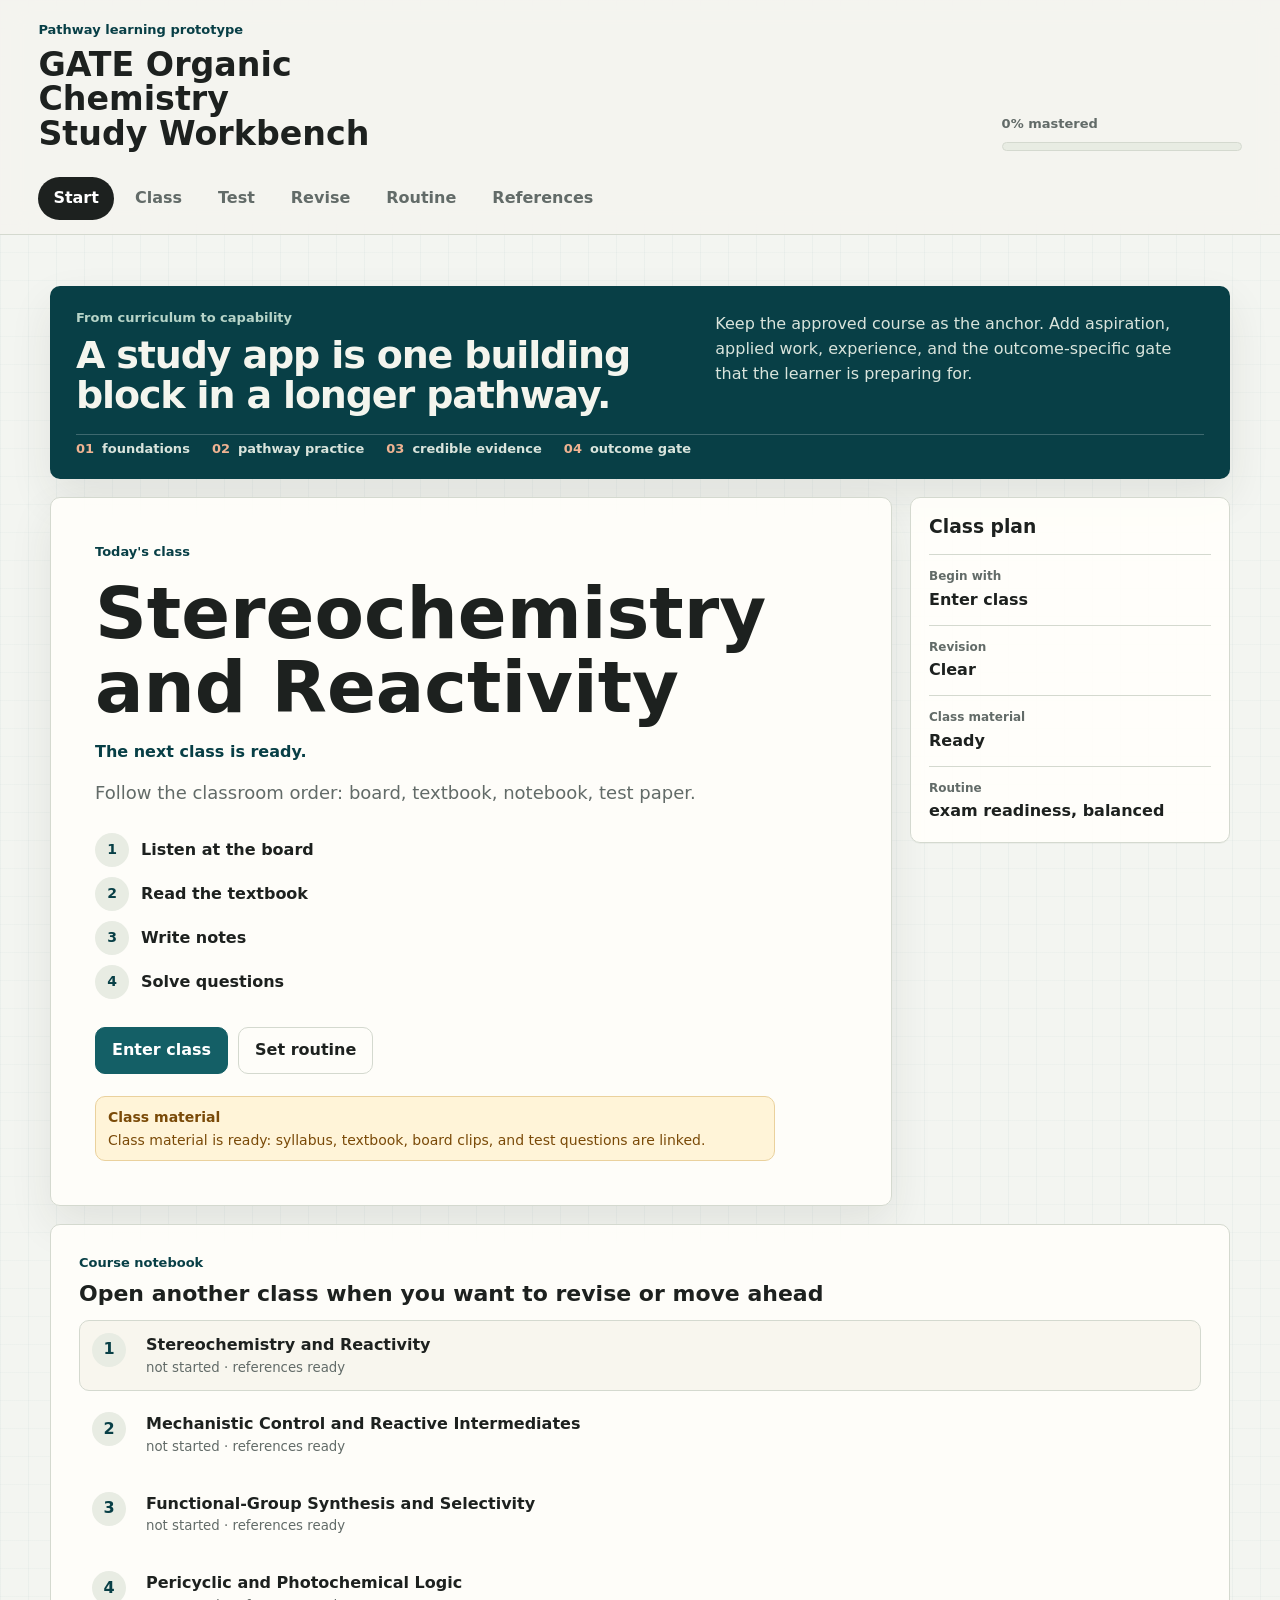
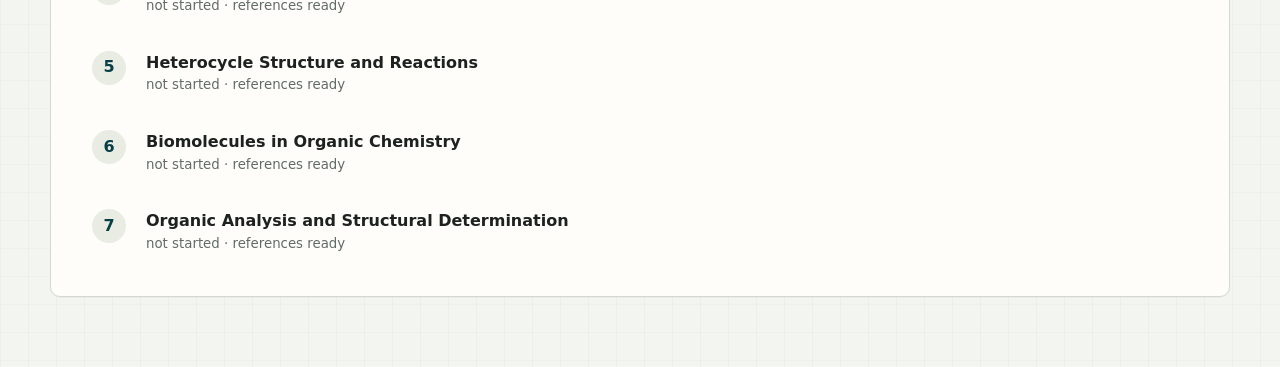
==== commit 90b35e10: "Reorient prototype around pathway learning" ====
--- a/courses/gate_organic_chemistry/site/index.html
+++ b/courses/gate_organic_chemistry/site/index.html
@@ -3,8 +3,8 @@
   <head>
     <meta charset="utf-8">
     <meta name="viewport" content="width=device-width, initial-scale=1">
-    <meta name="description" content="A digital classroom for guided GATE Organic Chemistry study.">
-    <title>GATE Organic Chemistry Study Workbench</title>
+    <meta name="description" content="A source-grounded pathway learning prototype for institutions and learners.">
+    <title>GATE Organic Chemistry Study Workbench · Pathway learning prototype</title>
     <link rel="stylesheet" href="styles.css">
   </head>
   <body>
@@ -12,7 +12,7 @@
     <div class="app-shell">
       <header class="topbar">
         <div class="brand-block">
-          <p class="kicker">Digital classroom</p>
+          <p class="kicker">Pathway learning prototype</p>
           <h1>GATE Organic Chemistry Study Workbench</h1>
         </div>
         <div class="topbar-progress" aria-label="Course mastery progress">
--- a/courses/gate_organic_chemistry/site/styles.css
+++ b/courses/gate_organic_chemistry/site/styles.css
@@ -205,6 +205,25 @@
   align-items: start;
 }
 
+.pathway-context {
+  grid-column: 1 / -1;
+  display: grid;
+  grid-template-columns: minmax(260px, 1.1fr) minmax(240px, .9fr);
+  gap: 18px 42px;
+  padding: 22px 26px 20px;
+  background: var(--accent-strong);
+  color: #f4f5ee;
+  border-radius: var(--radius);
+  box-shadow: var(--shadow);
+}
+
+.pathway-context .kicker { color: #b7d4c8; }
+.pathway-context h2 { max-width: 24ch; margin: 0; font-size: clamp(24px, 3vw, 38px); line-height: 1.05; letter-spacing: -.03em; }
+.pathway-context > p { max-width: 48ch; margin: 4px 0 0; color: #d9e4dc; }
+.pathway-steps { grid-column: 1 / -1; display: flex; flex-wrap: wrap; gap: 10px 22px; padding-top: 4px; border-top: 1px solid rgba(255,255,255,.22); color: #d9e4dc; font-size: 13px; font-weight: 750; }
+.pathway-steps span { display: inline-flex; gap: 8px; align-items: center; }
+.pathway-steps b { color: #efb392; font-variant-numeric: tabular-nums; }
+
 .start-panel,
 .study-panel,
 .today-panel,
